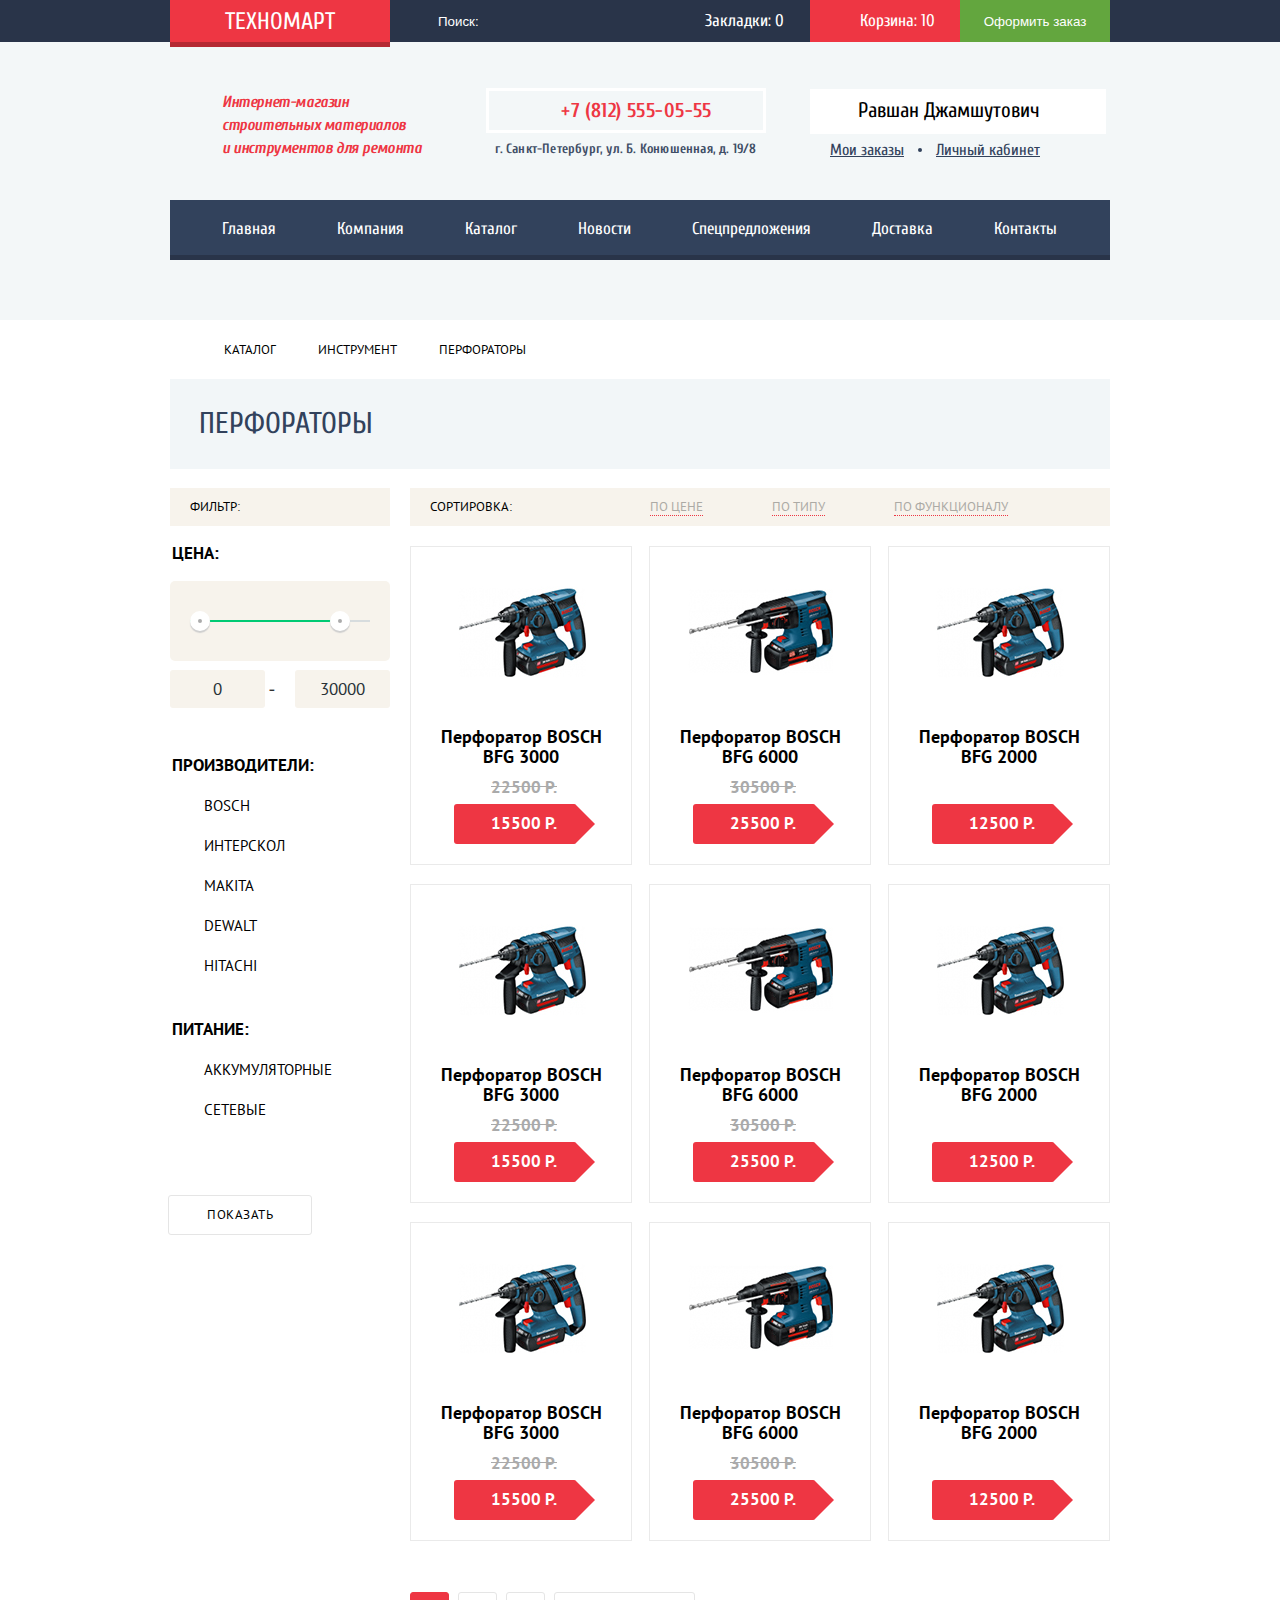
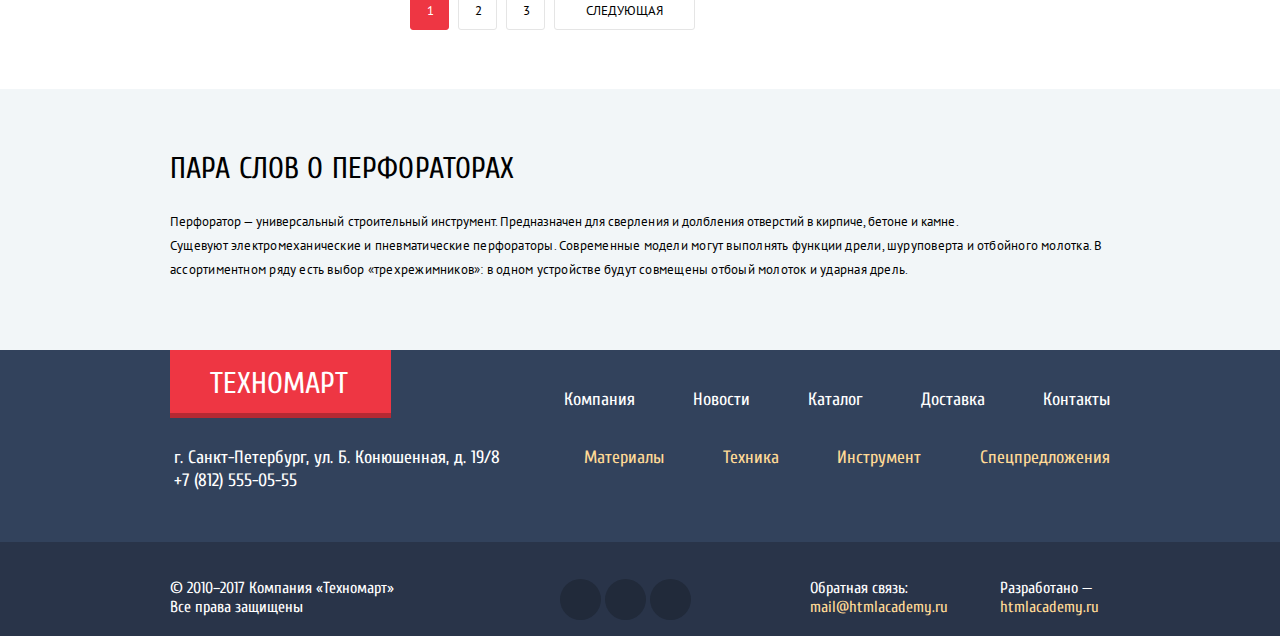
==== catalog.html @ 95b11691 "Добавлено оформление модальных окон" ====
<!DOCTYPE html>
<html lang="ru">
  <head>
    <meta charset="utf-8">
    <title>Каталог Техномарта</title>
    <link href="https://fonts.googleapis.com/css?family=Cuprum:400,700i|PT+Sans|PT+Sans+Narrow" rel="stylesheet">
    <link rel="stylesheet" type="text/css" href="css/normalize.css">
    <link rel="stylesheet" type="text/css" href="css/style.css">
  </head>
  <body>
  	<header class="main-header">
      <div class="top-menu">
        <div class="container">
          <a class="main-header-logo" href="index.html">Техномарт</a>
          <form class="search-form" action="https://echo.htmlacademy.ru">
            <label class="visually-hidden" for="search">Поиск по сайту</label>
            <input type="search" name="search" id="search" placeholder="Поиск:">
            <input type="submit" value="Найти">
          </form>
          <div class="bookmark">
            <a href="#">Закладки: 0</a>
          </div>
          <div class="link cart full">
            <a href="#">Корзина: 10</a>
          </div>
          <button class="make-order">Оформить заказ</button>
        </div> 
      </div>
      <div class="bottom-menu">
        <div class="container">
          <h1>Интернет-магазин строительных материалов<br> и инструментов для ремонта</h1>
          <div class="info">
            <a href="tel:+78125550555" class="main-header-phone">+7 (812) 555-05-55</a>
            <p class="main-header-adress">г. Санкт-Петербург, ул. Б. Конюшенная, д. 19/8</p>
          </div>
        <div class="user-navigation-login">
          <div class="user-name">
            <a class="user" href="#">Равшан Джамшутович</a>
            <a class="logout" href="#" ></a>
          </div>
          <div class="user-links">
            <a class="my-order" href="#">Мои заказы</a> 
            <a href="#">Личный кабинет</a>
          </div>
        </div>
      </div>
      <div class="container">
        <nav class="main-navigation">
           <ul class="site-navigation">
             <li><a href="index.html">Главная</a></li>
             <li><a href="#">Компания</a></li>
             <li><a href="catalog.html">Каталог</a></li>
             <li><a href="#">Новости</a></li>
             <li><a href="#">Спецпредложения</a></li>
             <li><a href="#">Доставка</a></li>
             <li><a href="#">Контакты</a></li>
           </ul>
         </nav>
      </div>
    </header>
    <main>   
      <div class="container"> 
        <div class="catalog-navigation">
          <ul>
            <li><a class="home" href="index.html"></a></li>
            <li><a href="catalog.html">Каталог</a></li>
            <li><a href="#">Инструмент</a></li>
            <li><a href="#">Перфораторы</a></li>
          </ul>
        </div>
        <div class="catalog-current-page">
          <h2>Перфораторы</h2>
        </div>
        <div class="catalog-page">
          <section class="filters">
            <h3>Фильтр:</h3>
            <form class="filter" method="get" action="https://echo.htmlacademy.ru">
              <fieldset class="price-filter">
                  <legend>Цена:</legend>
                  <div class="range-filter">
                    <div class="range-controls">
                      <div class="scale">
                        <div class="bar"></div>
                      </div>
                      <div class="toggle toggle-min"></div>
                      <div class="toggle toggle-max"></div>
                    </div>
                    <div class="price-controls">
                      <label class="min-price"><input name="min-price" type="text" value="0">  -</label>
                      <label class="max-price"><input name="max-price" type="text" value="30000"></label>
                    </div>
                  </div>  
              </fieldset>
              <fieldset class="brand-filter">
                <legend>Производители:</legend>
                <ul>
                  <li>
                    <input class="filter-input-checkbox" type="checkbox" name="bosch-id" id="filter-bosch-id" checked>
                    <label for="filter-bosch-id">Bosch</label>
                  </li>
                  <li>
                    <input class="filter-input-checkbox" type="checkbox" name="interskol-id" id="filter-interskol-id">
                    <label for="filter-interskol-id">Интерскол</label>
                  </li>
                  <li>
                    <input class="filter-input-checkbox" type="checkbox" name="makita-id" id="filter-makita-id" checked>
                    <label for="filter-makita-id">Makita</label>
                  </li>
                  <li>
                    <input class="filter-input-checkbox" type="checkbox" name="dewalt-id" id="filter-dewalt-id">
                    <label for="filter-dewalt-id">DeWALT</label>
                  </li>
                  <li>
                    <input class="filter-input-checkbox" type="checkbox" name="hitachi-id" id="filter-hitachi-id">
                    <label for="filter-hitachi-id">Hitachi</label>
                  </li>
                </ul>
              </fieldset>
              <fieldset class="type-filter">
                <legend>Питание:</legend>
                <ul>
                  <li>
                    <input class="filter-input-radio" type="radio" name="grid" value="accumulator" id="filter-accumulator" checked>
                    <label for="filter-accumulator">Аккумуляторные</label>
                  </li>
                  <li>
                    <input class="filter-input-radio" type="radio" name="grid" value="network" id="filter-network">
                    <label for="filter-network">Сетевые</label>
                  </li>
                </ul>
              </fieldset>
              <button type="submit" class="filter-button button">Показать</button>
            </form>
          </section>
          <section class="sort">
            <div class="sort-list">
              <h3>Сортировка:</h3>
              <ul>
                <li><a href="#">По цене</a></li>
                <li><a href="#">По типу</a></li>
                <li><a href="#">По функционалу</a></li>
                <li><div class="icon-up"><a href="#">По возрастающей</a></div></li>
                <li><div class="icon-down"><a href="#">По убывающей</a></div></li>
              </ul>
            </div>
            <div class="catalog-items">
              <ul>
                <li>
                  <div class="item-img">
                    <img src="img/catalog-item-1.jpg" alt="Фото перфоратора">
                  </div>
                  <h3>Перфоратор BOSCH BFG 3000</h3>
                  <span class="past-price">22500 Р.</span>
                  <span class="actual-price">15500 Р.</span>
                  <div class="item-buttons visually-hidden">
                    <a class="buy" href="#">Купить</a>
                    <a class="bookmark-btn" href="#">В закладки</a>
                  </div>              
                </li>
                <li>
                  <div class="item-img">
                    <img src="img/catalog-item-2.jpg" alt="Фото перфоратора">
                  </div>
                  <h3>Перфоратор BOSCH BFG 6000</h3>
                  <span class="past-price">30500 Р.</span>
                  <span class="actual-price">25500 Р.</span>
                  <div class="item-buttons visually-hidden">
                    <a class="buy" href="#">Купить</a>
                    <a class="bookmark-btn" href="#">В закладки</a>
                  </div>
                </li>
                <li class="new">
                  <div class="item-img">
                    <img src="img/catalog-item-1.jpg" alt="Фото перфоратора">
                  </div>
                  <h3 class="one-price">Перфоратор BOSCH BFG 2000</h3>
                  <span class="actual-price">12500 Р.</span>
                  <div class="item-buttons visually-hidden">
                    <a class="buy" href="#">Купить</a>
                    <a class="bookmark-btn" href="#">В закладки</a>
                  </div>
                </li>
                <li>
                  <div class="item-img">
                    <img src="img/catalog-item-1.jpg" alt="Фото перфоратора">
                  </div>
                  <h3>Перфоратор BOSCH BFG 3000</h3>
                  <span class="past-price">22500 Р.</span>
                  <span class="actual-price">15500 Р.</span>
                  <div class="item-buttons visually-hidden">
                    <a class="buy" href="#">Купить</a>
                    <a class="bookmark-btn" href="#">В закладки</a>
                  </div>
                </li>
                <li class="new">
                  <div class="item-img">
                    <img src="img/catalog-item-2.jpg" alt="Фото перфоратора">
                  </div>
                  <h3>Перфоратор BOSCH BFG 6000</h3>
                  <span class="past-price">30500 Р.</span>
                  <span class="actual-price">25500 Р.</span>
                  <div class="item-buttons visually-hidden">
                    <a class="buy" href="#">Купить</a>
                    <a class="bookmark-btn" href="#">В закладки</a>
                  </div>
                </li>
                <li>
                  <div class="item-img">
                    <img src="img/catalog-item-1.jpg" alt="Фото перфоратора">
                  </div>
                  <h3 class="one-price">Перфоратор BOSCH BFG 2000</h3>
                  <span class="actual-price">12500 Р.</span>
                  <div class="item-buttons visually-hidden">
                    <a class="buy" href="#">Купить</a>
                    <a class="bookmark-btn" href="#">В закладки</a>
                  </div>
                </li>
                <li class="new">
                  <div class="item-img">
                    <img src="img/catalog-item-1.jpg" alt="Фото перфоратора">
                  </div>
                  <h3>Перфоратор BOSCH BFG 3000</h3>
                  <span class="past-price">22500 Р.</span>
                  <span class="actual-price">15500 Р.</span>
                  <div class="item-buttons visually-hidden">
                    <a class="buy" href="#">Купить</a>
                    <a class="bookmark-btn" href="#">В закладки</a>
                  </div>
                </li>
                <li>
                  <div class="item-img">
                    <img src="img/catalog-item-2.jpg" alt="Фото перфоратора">
                  </div>
                  <h3>Перфоратор BOSCH BFG 6000</h3>
                  <span class="past-price">30500 Р.</span>
                  <span class="actual-price">25500 Р.</span>
                  <div class="item-buttons visually-hidden">
                    <a class="buy" href="#">Купить</a>
                    <a class="bookmark-btn" href="#">В закладки</a>
                  </div>
                </li>
                <li>
                  <div class="item-img">
                    <img src="img/catalog-item-1.jpg" alt="Фото перфоратора">
                  </div>
                  <h3 class="one-price">Перфоратор BOSCH BFG 2000</h3>
                  <span class="actual-price">12500 Р.</span>
                  <div class="item-buttons visually-hidden">
                    <a class="buy" href="#">Купить</a>
                    <a class="bookmark-btn" href="#">В закладки</a>
                  </div>
                </li>
              </ul>
            </div>
            <div class="pages">
              <ul>
                <li class="current-page"><a href="#">1</a></li>
                <li><a href="#">2</a></li>
                <li><a href="#">3</a></li>
                <li class="next-page"><a href="#">Следующая</a></li>
              </ul>    
            </div>    
          </section>
        </div>
      </div>
      <section class="about-type">
        <div class="container">
          <h2>Пара слов о перфораторах</h2>
          <p>Перфоратор — универсальный строительный инструмент. Предназначен для сверления и долбления отверстий в кирпиче, бетоне и камне. </p>
          <p>Сущевуют электромеханические и пневматические перфораторы. Современные модели могут выполнять функции дрели, шуруповерта и отбойного молотка. В ассортиментном ряду есть выбор «трехрежимников»: в одном устройстве будут совмещены отбоый молоток и ударная дрель.</p>
        </div>   
      </section>    
    </main>
    <footer class="main-footer main-footer-catalog">
      <div class="footer-information">
        <div class="container">
          <div class="footer-company">
            <a href="index.html">Техномарт</a>
            <p>г. Санкт-Петербург, ул. Б. Конюшенная, д. 19/8 +7 (812) 555-05-55</p>
          </div>
          <div class="footer-navigation">
            <ul class="main-footer-navigation">
              <li><a href="#">Компания</a></li>
              <li><a href="#">Новости</a></li>
              <li><a href="catalog.html">Каталог</a></li>
              <li><a href="#">Доставка</a></li>
              <li><a href="#">Контакты</a></li>
            </ul>
            <ul class="extra-footer-navigation">
              <li><a href="#">Материалы</a></li>
              <li><a href="#">Техника</a></li>
              <li><a href="#">Инструмент</a></li>
              <li><a href="#">Спецпредложения</a></li>
            </ul>      
          </div>
        </div>
      </div>
      <div class="copyright">
        <div class="container">
          <p class="rights">© 2010–2017 Компания «Техномарт»
          Все права защищены</p>
          <div class="social">
            <ul>
              <li><div class="vk"><a href="#">Вконтакте</a></div></li>
              <li><div class="fb"><a href="#">Facebook</a></div></li>
              <li><div class="insta"><a href="#">Instagram</a></div></li>
            </ul>
          </div>
          <div class="developer">
            <p>Обратная связь: <a href="#">mail@htmlacademy.ru</a></p>
            <p>Разработано — <a href="#">htmlacademy.ru</a></p>
          </div>
        </div>
      </div>
    </footer>
    <section class="modal modal-cart">
      <div class="feedback-top"></div>
      <h2><img src="img/modal-cart.png" alt="Успешно">
      Товар добавлен в корзину!</h2>
      <div class="modal-cart-buttons">
        <a class="link btn-order" href="#">Оформить заказ</a>
        <a class="link btn-continue" href="#">Продолжить покупки</a>
      </div>
      <button class="modal-close" type="button">Закрыть</button>
    </section>
  </body>
</html>
---- css/style.css ----
body {
  margin: 0;
  padding: 0;

  font-family: "Cuprum", Arial, sans-serif;
  font-size: 16px;
  line-height: 16px;
  font-weight: 400;
  color: #000000;

  background-color: white;
}

a {
  text-decoration: none;
}

.visually-hidden {
  display: none;
}


.container {
  padding: 0 10px;
  width: 940px;
  margin: 0 auto;
}

.main-header {
  background-color: #f3f7f8;
  display: flex;
  flex-direction: column;
}

.top-menu {
  font-size: 17px;
  line-height: 28px;
  color: #ffffff;
  background-color: #293449;
  
}

.top-menu .container {
  display: flex;
  flex-direction: row;
  justify-content: stretch;
  align-items: center;
}

.top-menu a {
  color: #ffffff;
}

.main-header-logo {
  display: inline-block;
  width: 220px;
  font-size: 24px;
  line-height: 24px;
  background-color: #ee3643;
  text-transform: uppercase;
  text-align: center;
  position: relative;
  padding: 0;
  padding-top: 10px;
  padding-bottom: 8px;
}

.main-header-logo:hover {
  background-color: #ca2c37;
}

.main-header-logo:active {
  background-color: #ba2732;
}

.main-header-logo::after {
  width: 220px;
  height: 5px;
  content: "";
  background-color: #b52933;
  position: absolute;
  top: 42px;
  left: 0;
}

.main-header-logo:hover::after {
  background-color: #9a212a;
}

.main-header-logo:active::after {
  background-color: #8e1e26;
}

.search-form {
  width: 270px;
  position: relative;
}

.search-form input {
  border: none;
  outline: none;
}

.search-form input[type="search"] {
  padding: 12px 0;
  padding-left: 48px;
  width: 224px;
  height: 18px;
  background-color: #293449;
  box-sizing: content-box;
}

.search-form input[type="submit"] {
  position: absolute;
  width: 17px;
  height: 17px;
  background: transparent url("../img/icon-search.svg") no-repeat;
  font-size: 0;
  opacity: 0.3;
  top: 12px;
  left: 17px;
}

.search-form input::-moz-placeholder {
  color: #ffffff;
  opacity: 1;
}  

.search-form input::-webkit-input-placeholder {
  color: #ffffff;
  opacity: 1;
}

.search-form input:hover {
  background-color: #212a3a;
  opacity: 1;
}

.search-form input:focus {
  color: #000000;
  background-color: #ffffff;
}

.bookmark,
.cart {
  position: relative;
  display: block;
  width: 150px;
  height: 42px;
}
 
.bookmark a,
.cart a {
  position: relative;
  display: inline-block;
  vertical-align: middle;
  line-height: 42px; 
  padding-left: 45px;
  font-weight: 400;
}

.bookmark a {  
  padding-left: 45px;
  font-weight: 400;
}

.bookmark:hover {
  background-color: #212a3a;
}

.bookmark:active {
  background-color: #161d29;
  opacity: 0.6;
}

.cart a  {  
  padding-left: 50px;
  font-weight: 400;
}

.cart:hover {
  background-color: #212a3a;
}

.cart:active {
  background-color: #161d29;
  opacity: 0.6;
}

.bookmark::before {
  content: "";
  position: absolute;
  top: 12px;
  left: 17px;
  width: 14px;
  height: 16px;
  background: transparent url("../img/icon-bookmark.svg") no-repeat;
  opacity: 0.3;
}

.bookmark:hover::before {
  opacity: 1;
}

.bookmark:active::before {
  opacity: 0.5;
}

.cart::before {
  content: "";
  position: absolute;
  top: 12px;
  left: 18px;
  width: 15px;
  height: 16px;
  background: transparent url("../img/icon-cart.svg") no-repeat;
  opacity: 0.3;
}

.cart:hover::before {
  opacity: 1;
}

.cart:active::before {
  opacity: 0.5;
}

.make-order {
  background-color: #63a63e;
  color: white;
  height: 42px;
  width: 150px;
  border: none;
}

.make-order:hover {
  background-color: #5fbb2d;
}

.make-order:active {
  background-color: #518534;
  opacity: 0.5;
}

.bottom-menu {
  margin-top: 36px;
}

.bottom-menu .container {
  display: flex;
  flex-direction: row;
  justify-content: space-between;
  align-items: center;
}

.bottom-menu h1 {
  font-style: italic;
  padding-left: 52px;
  font-size: 16px;
  line-height: 23px;
  font-weight: 700;
  color: #ee3643;
  max-width: 210px;
  letter-spacing: -0.4px;
  margin-top: 13px;
}

.info {
  display: flex;
  flex-direction: column;
  align-items: center;
  margin-top: 10px;
  width: 290px;
}

.main-header-phone {
  position: relative;
  font-size: 20px;
  font-weight: 700;
  color: #ee3643;
  border: 3px solid #ffffff;    
  padding-left: 72px;
  letter-spacing: 0.42px;
  padding-right: 51px;
  padding-top: 12px;
  padding-bottom: 11px;
  cursor: pointer;
}

.main-header-phone::before {
  content: "";
  position: absolute;
  top: 10px;
  left: 12px;
  width: 19px;
  height: 19px;
  background: transparent url("../img/icon-phone.svg") no-repeat;
}

.main-header-adress {
  margin-top: 8px;
  font-size: 13.5px;
  color: #3f4e66;
  font-weight: 700;
  text-align: center;
  letter-spacing: 0.2px;
}

.user-navigation {
  margin-top: -27px;
  padding: 0;
  width: 290px;
  display: flex;
  flex-direction: row;
}

.login-link {
  background-color: white;
  position: relative;
  display: block;
  width: 121px;
  height: 45px;
  margin-left: 10px;
}

.registration-link {
  background-color: white;
  position: relative;
  display: block;
  width: 150px;
  height: 45px;
  margin-left: 10px;
}

.login-link a,
.registration-link a {
  font-size: 21px;
  line-height: 45px;
  font-weight: 700;
  color: black;
  position: relative;
  display: inline-block;
  vertical-align: middle;
}

.login-link a {  
  padding-left: 46px;
}

.login-link a:hover {
  color: #ee3643;
}

.login-link a:active {
  color: #000000;
  opacity: 0.3;
}

.registration-link a  {  
  padding-left: 24px;
}

.registration-link a:hover {
  color: #ee3643;
}

.registration-link a:active {
  color: #000000;
  opacity: 0.3;
}

.login-link::before {
  content: "";
  position: absolute;
  top: 14px;
  left: 13px;
  width: 20px;
  height: 17px;
  background: transparent url("../img/icon-login.svg") no-repeat;
}

.login-link:hover::before{
  background: url("../img/icon-login.png");
}

.main-navigation {
  width: 940px;
  background-color: #32425c;
  margin-top: 29px;
  margin-bottom: 60px;
  border-bottom: 5px solid #293449;
}

.site-navigation {
  margin: 0;
  padding: 0;
  display: flex;
  flex-direction: row;
  justify-content: center;
  text-align: center;
  list-style: none;
}

.site-navigation li {
  display: inline-block;
  vertical-align: top;
}

.site-navigation li a{
  display: block;
  padding: 17px 31px 14px 30px;
  line-height: 24px;
  font-size: 17px;
  color: white;
}

.site-navigation li a:hover {
  background-color: #293449;
}

.site-navigation li a:active {
  background-color: #1d2739;
  opacity: 0.5;
  box-shadow: none;
}

.features {
  width: 940px;
  margin: 0 auto;
  display: flex;
  flex-direction: row;
  justify-content: space-between;
  flex-wrap: wrap;
  margin-top: 59px;
}

.item {
  width: 300px;
  height: 123px;
  font-size: 20px;
  font-weight: 700;
  color: white;
  margin-bottom: 20px;
}

.item h3 {
  line-height: 26px;
  padding-left: 23px;
  margin-bottom: 22px;
  font-weight: 400;
  letter-spacing: 1px;
}

.item a {
  display: inline-block;
  margin-top: -8px;
  margin-left: 25px;
  vertical-align: middle;
  line-height: 40px;
  width: 135px;
  height: 38px;
  text-align: center;  
  text-transform: uppercase;
  font-weight: 400;
  font-size: 14px;
  color: white;
  background: rgba(0,0,0,0.1);
  border-radius: 3px;
}

.item a:hover {
  background: rgba(0,0,0,0.2);
}

.item a:active {
  background: rgba(0,0,0,0.3);
}

.materials {
  background: #ffbf47 url("../img/icon-1.svg") no-repeat;
  background-position: 213px 32px;
}

.new {
  position: relative;
}

.new::before  {
  content: "";
  position: absolute;
  background: transparent url("../img/new_flag.png") no-repeat;
  width: 60px;
  height: 60px;
  right: 0px;
  z-index: 100;
  top: 0;
}

.instrument {
  background: #3bbce3 url("../img/icon-2.svg") no-repeat;
  background-position: 197px 33px;
}

.tech {
  background: #dc91d8 url("../img/icon-3.svg") no-repeat;
  background-position: 191px 31px;
}

.sale {
  background: #8ed78f url("../img/icon-4.svg") no-repeat;
  background-position: 196px 26px;
}

.sale h3,
.delivery h3 {
  line-height: 26px;
  padding-left: 23px;
  padding-top: 23px;
  margin-bottom: 20px;
  letter-spacing: 0.8px;
}

.delivery {
  background: #ffc047 url("../img/icon-5.svg") no-repeat;
  background-position: 191px 32px;
  margin-top: -4px;
}

.slider {
  width: 620px;
  height: 266px;
  margin-top: -1px;
  position:relative;
  padding-left: 40px;
  margin-left: -40px;
}

.slider input[type=radio] {
  position:absolute;
  opacity: 0;
}

.slider-controls{
  position:absolute;
  top: 83.3%;
  left: 50.4%;
  text-align:center;
  z-index: 100;
}

.slider-controls label{
  display: inline-block;
  width: 6px;
  height: 6px;
  margin: 0 3px;
  background: white;
  border: 2px solid white;
  vertical-align: top;
  border-radius: 50%;
  cursor: pointer;
}

#btn-1:checked ~ .slider-controls label[for="btn-1"],
#btn-2:checked ~ .slider-controls label[for="btn-2"] { 
  background:#ee3643;
}

.slide1,
.slide2 {
  display: none;
}

#btn-1:checked ~ .slides-list .slide1,
#btn-2:checked ~ .slides-list .slide2{
  display: block;
}

.slider-arrows {
  position: absolute;
  top: 115px;
  z-index: 100;
  width: 620px;
  height: 40px;
}

.slider-arrows label {
  display: inline-block;
  width: 22px;
  height: 40px;  
  cursor: pointer;
}

.slider-arrows label:nth-child(1) {
  background: transparent url("../img/icon-left.svg") no-repeat;
  margin-right: 527px;
  margin-left: 25px;
}

.slider-arrows label:nth-child(2) {
  background: transparent url("../img/icon-right.svg") no-repeat;
}

.slide {
  position: absolute;
  width: 620px;
  height: 266px;
}

.slide1 {
  background-image: url("../img/slider_1.jpg");
  background-repeat: no-repeat;
}

.slide2 {
  background-image: url("../img/slider_2.jpg");
  background-repeat: no-repeat;
}

.slide-content {
  width: 520px;
  height: 266px;
  margin-left: 25px;
  margin-top: -35px;
}

.slide-content h3{
  font-size: 36px;
  font-weight: 700;
  line-height: 38px;
  text-transform: uppercase;
  color: white;
  padding-top: 22px;
}

.slide-content p{
  font-size: 18px;
  line-height: 23px;
  color: white;
  margin-top: -36px;
  margin-bottom: 130px;
}
   
.link {
  font-size: 14px;
  font-weight: 400;
  line-height: 22px;
  text-transform: uppercase;
  color: white;
  background-color: #ee3643;
  padding-left: 50px;
  padding-right: 45px;
  padding-bottom: 9px;
  padding-top: 9px;
  border-radius: 3px;
}

.link:hover {
  background-color: #ca2c37;
}

.link:active {
  background-color: #ba2732;
}

.slide-content .link {
  padding-bottom: 12px;
}

.side-items {
  margin-top: -23px;
}

.section-top {
  background-color: #f9f5f0;
  width: 940px;
  display: flex;
  flex-direction: row;
  flex-wrap: nowrap;
  justify-content: space-between;
  align-items: center;
  margin-top: 33px;

}

.section-top h2 {
  font-size: 30px;
  line-height: 42px;
  padding-left: 29px;
  font-weight: 400;
  text-transform: uppercase;
  color: #32425c;
}

.section-top .link {
   margin-right: 25px;
   padding-left: 54px;
   padding-right: 54px;
  line-height: 20px;
}

.popular {
  width: 940px;
  margin: 0 auto;
}

.popular ul {
  list-style: none;
  display: flex;
  flex-direction: row;
  justify-content: space-between;
  padding-left: 0;
  margin-top: 20px;
}

.popular ul li{
  font-family: "PT Sans", Arial, sans-serif;
  border: 1px solid #eaeaea;
  width: 215px;
  display:flex;
  flex-direction: column;
  justify-content: flex-end; 
  align-items: center; 
  text-align: center;
  position: relative;
}

.new-drill h3 {
  padding-bottom: 40px;
}

.item-img {
  display:flex;
  justify-content: center; 
  align-items: center; 
  margin: 0 auto;
  padding-left: 16px;
  padding-right: 16px;
  min-width: 190px;
  height: 170px;
}

.popular ul li h3{
  font-size: 18px;
  font-weight: 700;
  line-height: 20px;
  padding-left: 16px;
  padding-right: 16px;
  padding-top: 7px;
  color: black;
  margin: 0 auto;
}

.actual-price{
  position: relative;
  display: inline-block;
  min-width: 80px;
  left: -6px;
  padding: 9px 13px 10px 30px;
  margin-bottom: 20px;
  font-size: 17px;
  line-height: 18px;
  font-weight: 700;
  line-height: 21px;
  color: white;
  background-color: #ee3643;
  border-radius: 3px;
  margin-top: -3px;
}

.actual-price::after {
  position: absolute;
  content: "";
  border: 20px solid #fff;
  border-left-color: #ee3643;
  width: 0;
  height: 0;
  top: 0;
  right: -38px;
}

.past-price{
  position: relative;
  display: inline-block;
  width: 80px;
  margin-right: 10px;
  padding: 10px 14px 10px 30px;
  font-size: 17px;
  line-height: 18px;
  font-weight: 700;
  line-height: 20px;
  color: #aaaaaa;
  text-decoration:line-through;
}

.item-buttons {
  display: none;
  font-family: "Cuprum", Arial, sans-serif;
  font-size: 14px;
  line-height: 16px;
  font-weight: 400;
  background-color: white;
  text-transform: uppercase;
  position: absolute;
  padding: 45px 0;
  width: 217px;
  top: 0;
  left: 0;
}

.item-buttons .buy,
.item-buttons .bookmark-btn {
  display: block;
  width: 135px;
  margin: 0 auto 7px;
  padding: 10px 0;
  color: white;
  background-color: #63a63e;
  border-radius: 3px;
  text-decoration: none;
}

.item-buttons .buy {
  position: relative;
  box-shadow: inset 0 -3px 0 0 #367315;
}

.item-buttons .buy:hover {
  background-color: #5fbb2d;
}

.item-buttons .buy:active {
  background-color: #518534;
  box-shadow: none;
  opacity: 1;
}

.item-buttons .buy::before {
  content: "";
  position: absolute;
  width: 17px;
  height: 16px;
  background: transparent url("../img/icon-cart.svg") no-repeat; 
  opacity: 0.3;
  top: 10px;
  left: 13px;
}

.item-buttons .buy:hover::before {
  opacity: 1;
}


.item-buttons .bookmark-btn {
  width: 129px;
  padding: 7px 0;
  color: #32425c;
  background-color: white;
  border: 3px solid #63a63e;
}

.item-buttons .bookmark-btn:hover {
  border: 3px solid #32425c;
}

.item-buttons .bookmark-btn:active {
  opacity: 0.3;
}

.popular ul li:hover .item-buttons {
  display: block;
}

.popular ul li:hover {
  border: 1px solid #ffffff;
  box-shadow: 0 10px 25px 0 rgba(41, 52, 73, 0.5);
}

.buy {
  color: white;
  background-color: #63a63e;
}

.bookmark-btn {
  color: #32425c;
  background-color: white;
  border: 2px solid #63a63e;
}

.brands {
  width: 940px;
  margin: 0 auto;
}

.brands .section-top {
  margin-top: 19px;
}

.brands .section-top h2 {
  padding-left: 25px;
}

.brands .section-top .link {
  margin-right: 25px;
  padding-left: 70px;
  padding-right: 67px;
}

.brands-list {
  display: flex;
  flex-direction: row;
  list-style: none;
  flex-wrap: wrap;
  justify-content: space-between;
  padding-left: 0;
}

.brands-list li {
  border: 1px solid #eaeaea;
  width: 220px;
  height: 145px;
  display:flex;
  flex-direction: column;
  justify-content: center; 
  align-items: center; 
  text-align: center;
  margin-bottom: 16px;
}

.brands-list li:hover {
  border: 1px solid #ffffff;
  box-shadow: 0 10px 25px 0 rgba(41, 52, 73, 0.5);
}

.services {	
  color: black;
  background-color: #f4f8fa;
  margin-top: 75px;
}

.services h2{
  padding-top: 70px;
  padding-right: 130px;
  font-size: 30px;
  text-transform: uppercase;
}

.services p{
  padding-right: 130px;
  padding-top: 7px;
  font-family: "PT Sans", Arial, sans-serif;
  font-size: 13px;
  line-height: 24px;
  max-width: 400px;
  letter-spacing: 0.025px;
}

.slider-options,
.slider-content ul {
  list-style: none;
}

.slider-options {
  width: 240px;
  margin-top: 58px;
  margin-right: 80px;
  padding: 0;
  position: relative;
}

.slider-options::after{
  content: "";
  position: absolute;
  right: -1px;
  top: -40px;
  width: 10px;
  height: 272px;
  background: transparent url("../img/slider_shadow.png") no-repeat;
}

.slider-options li{
  display: inline-block;
  width: 240px;
  height: 60px;
  vertical-align: middle;
  background-color: #32425c;
  letter-spacing: 0.4px;
}

.slider-options label{
  font-size: 21px;
  font-weight: 700;
  line-height: 30px;
  color: white;
  display: block;
  margin: 0;
  padding: 14px 0 17px 23px;
  width: 218px;
  background-color: #32425c;
  box-shadow: inset 0 1px 0 0 #293449;
  cursor: pointer;
}

.slider-options label:hover {
  background-color: #293449;
}

.slider-content-item {
  position: absolute;
  width: 650px;
  overflow: hidden;
}

.slider-services {
  padding-right: 130px;
  display: flex;
  flex-direction: row;
  padding-bottom: 87px;
}

.slider-content-list {
  display: none;
}

.slider-content {
  min-width: 670px;
  padding-top: 30px;
}

.slider-content h3 {
  font-size: 36px;
  font-weight: 400;
  color: #32425c;
  text-transform: uppercase;
  margin-top: 34px;
}

.slider-content p {
  font-family: "PT Sans", Arial, sans-serif;
  font-size: 13px;  
  line-height: 25px;
  padding:0;
  max-width: 275px;
  margin-top: -3px;
}

.slider-content-1 {
  background: transparent url("../img/delivery-background.png") no-repeat;
  background-position: 151px 49px;
}

.slider-content-2 {
  background: transparent url("../img/guarantee-background.png") no-repeat;
  background-position: 238px 11px;
  padding-bottom: 100px;
  padding-top: 20px;
}

.slider-content-2 h3{
  margin-top: 15px;
}

.slider-content-2 p{
  max-width: 365px;
}

.slider-content-3 {
  background: transparent url("../img/credit-background.png") no-repeat;
  background-position: 165px -10px;
  padding-bottom: 100px;
}

#slider-content-1:checked ~ .slider-options label[for="slider-content-1"],
#slider-content-2:checked ~ .slider-options label[for="slider-content-2"],
#slider-content-3:checked ~ .slider-options label[for="slider-content-3"] {
  color: #32425c;
  background-color: #ffffff;
  box-shadow: none;
}

#slider-content-1:checked ~ .slider-content .slider-content-list:nth-child(1),
#slider-content-2:checked ~ .slider-content .slider-content-list:nth-child(2),
#slider-content-3:checked ~ .slider-content .slider-content-list:nth-child(3) {
  display: block;
}

.about {
  width: 940px;
  margin: 0 auto;
  margin-top: 54px;
  margin-bottom: 67px;
  display: flex;
  flex-direction: row;
  list-style: none;
}

.company {
  width: 540px;
  margin-right: 100px;
}

.about-contacts {
  width: 300px;
}

.about h3 {
  font-size: 30px;
  text-transform: uppercase;
  color: black;
  letter-spacing: 0.1px;
}

.about p {    
  margin: 0;
  padding-bottom: 20px;
  max-width: 522px;
  font-family: "PT Sans", Arial, sans-serif;
  font-size: 13px;
  line-height: 27px;
  letter-spacing: 0.14px;
}

.about p:nth-child(3) {    
  max-width: 400px;
  line-height: 25px;
  letter-spacing: 0.04px;
}


.transport-list {
  font-family: "Cuprum", Arial, sans-serif;
  font-size: 18px;
  line-height: 40px;
  margin: 0;
  margin-top: -10px;
  margin-bottom: 34px;
  list-style: none;
  padding-left: 35.9px;
  letter-spacing: 0.1px;
  
}

.transport-list li {
  position: relative;
  margin-left: -25px;
}

.transport-list li:before {
  background-color: #ee3643;
  content: "";
  display: inline-block;
  height: 2px;
  position: relative;
  vertical-align: middle;
  width: 25px;
  top: -1px;
  left: -10px;
}

.company .link {
  text-align: center;
  font-size: 14px;
  font-weight: 400;
  line-height: 26px;
  text-transform: uppercase;
  color: white;
  background-color: #ee3643;
  padding-left: 41px;
  padding-right: 40px;
  padding-bottom: 10px;
  padding-top: 11px;
}

.company .link:hover,
.about-contacts .link:hover {
  background-color: #ca2c37;
}

.company .link:active,
.about-contacts .link:active {
  background-color: #ba2732;
}

.about-contacts {
  width: 300px;
}

.about-contacts p {
  max-width: 220px;
  margin-bottom: 10px;
}

.map img {
  margin-bottom: 42px;
}

.about-contacts .link {
  text-align: center;
  font-size: 14px;
  font-weight: 400;
  line-height: 26px;
  text-transform: uppercase;
  color: white;
  background-color: #ee3643;
  padding-left: 65px;
  padding-right: 58px;
  padding-bottom: 10px;
  padding-top: 11px;
}

.main-footer {
  margin: 0 auto;
  margin-top: 90px;
  color: white;
  background-color: #32425c;
  font-size: 18px;
  line-height: 20px;
  font-weight: 400;
}

.footer-information {
  
  padding-bottom: 32px;
}

.footer-information .container {
  display: flex;
  flex-direction: row;
  justify-content: center;
}

.footer-company {
  width: 390px;
  margin-top: 19px;
}

.footer-company a {
  font-size: 30px;
  color: white;
  line-height: 30px;
  background-color: #ee3643;
  text-transform: uppercase;
  padding-left: 40px;
  padding-right: 43px;
  padding-top: 16px;
  padding-bottom: 12px;
  border-bottom: 5px solid #b52933;
}

.footer-company a:hover {
  background-color: #ca2c37; 
  border-bottom: 5px solid #9a212a;
}

.footer-company a:active {
  background-color: #ba2732;
  border-bottom: 5px solid #8e1e26;
}

.footer-company p {
  max-width: 328px;
  margin-top: 47px;
  font-size: 18px;
  line-height: 23px;
  margin-left: 4px;
}

.footer-navigation {
  width: 550px;
  display: flex;
  flex-direction: column;
  margin-top: 22px;
}

.main-footer-navigation,
.extra-footer-navigation {
  list-style: none;
  display: flex;
  flex-direction: row;
  justify-content: space-between;
}

.main-footer-navigation {
  padding: 0;
  margin-left: 4px;
}

.extra-footer-navigation {
  padding-left: 24px;
  margin-top: 20px;
}

.main-footer-navigation a{
  color: white;
}

.main-footer-navigation a:hover,
.extra-footer-navigation a:hover {
  text-decoration: underline;
}

.main-footer-navigation a:active,
.extra-footer-navigation a:active {
  text-decoration: none;
  opacity: 0.5;
}

.extra-footer-navigation a {
  color: #ffda96;
}

.copyright {
  font-size: 16px;
  font-weight: 400;
  color: white;
  background-color: #293449;  
  padding-top: 21px;
}

.copyright .container {
  display: flex;
  flex-direction: row;
  justify-content: space-between;
}

.copyright a{
  color: #ffda96;
}

.copyright a:hover{
  text-decoration: underline;
}

.copyright a:active {
  color: #e13643;
  text-decoration: none;
}

.rights {
  width: 240px;
  line-height: 19px;
}

.social {
  width: 132px;
  margin-left: 150px;
  margin-right: 118px;
}

.social ul{
  list-style: none;
  position: relative;
  display: flex;
  flex-direction: row;
  justify-content: flex-start;
  align-items: flex-start;
  padding: 0px;
}

.social ul li a {
  width: 41px;
  height: 41px;
  background-color: #212a3a;
  border-radius: 50%;
  margin-right: 4px;
  color: transparent;
}

.vk a {
  display: block;
  text-align: center;
  width: 100%;
  background-image: url('../img/icon-vk.svg');
  background-position: center;
  background-repeat: no-repeat;
}

.fb a {
  display: block;
  text-align: center;
  width: 100%;
  background-image: url('../img/icon-fb.svg');
  background-position: center;
  background-repeat: no-repeat;
}

.insta a {
  display: block;
  text-align: center;
  width: 100%;
  background-image: url('../img/icon-insta.svg');
  background-position: center;
  background-repeat: no-repeat;
}

.social ul li a:hover {
  background-color: #ee3643;
}

.social ul li a:active {
  background-color: #ee3643;
}

.developer {
  width: 300px;
  display: flex;
  flex-direction: row;
}

.developer p {
  max-width: 140px;
  padding-right: 52px;
  line-height: 19px;
}

.feedback-form {
 background-color: #f4f4f4;
}

.login-form,
.letter-form {
  background-color: white;
  font-size: 18px;
  font-weight: 700;
}

.button {
  font-size: 14px;
  font-weight: 400;
  line-height: 16px;
  text-transform: uppercase;
  color: white;
  background-color: #ee3643;	 
}

.full {
  text-transform: capitalize;
  font-size: 17px;
  padding: 0;
  border-radius: 0;
}


.user-navigation-login {
  padding: 0;
  width: 290px;
  display: flex;
  flex-direction: column;
  margin-top: -10px;
}

.user-name {
  display: flex;
  flex-direction: row;
  width: 300px;
  margin-left: -10px;
  margin-top: 8px;
}

.user-name .user {
  position: relative;
  padding-left: 48px;
  font-size: 21px;
  line-height: 21px;
  font-weight: 400;
  color: black;
  background-color: white;
  padding-top: 11px;
  padding-bottom: 10px;
}


.user::before {
  content: "";
  position: absolute;
  background: url(../img/icon-user.svg) no-repeat;
  width: 20px;
  height: 18px;
  top: 11px;
  left: 14px;
}

.user:active {
  color: #b2b2b2;
}

.user:hover::before {
  background: url(../img/icon-user.png) no-repeat;
}


.logout {
  position: relative;
  display: inline-block;
  width: 66px;
  height: 45px;
  background-color: white;
}

.logout::after {
  content:"";
  position: absolute;
  background: url("../img/icon-logout.svg") no-repeat;
  width: 21px;
  height: 17px;
  left: 36px;
  top: 13px; 
}

.logout:hover::after {
  background: none;
  background:url("../img/icon-logout.png") no-repeat;
}

.user-links {
  display: flex;
  padding-top: 8px;
  flex-direction: row;
  justify-content: space-between;
  width: 220px;
}

.user-links div {
  width: 10px;
  height: 10px;
}

.user-links a{
  font-size: 16px;
  color: #32425c;
  text-decoration: underline;
  background-color: inherit;
  padding-left: 10px;
}

.user-links a:hover {
  color: #ee3643;
}

.user-links a:active {
  color: #b7bfc8;
}

.my-order {
  position: relative;
}

.my-order::after {
  content:"";
  position: absolute;
  background-color: #32425c;
  width: 4px;
  height: 4px;
  border-radius: 50%;
  top: 6px;
  left: 98px;
}

.catalog-navigation {
  width: 940px;
  margin: 0 auto;
}

.catalog-navigation ul {
  display: flex;
  flex-direction: row;
  list-style: none;
  padding: 0;
  margin-top: 21px;
  position: relative;
}

.catalog-navigation ul li {
  margin-right: 42px;
  position: relative;
  display: inline-block;
}

.catalog-navigation ul li:nth-of-type(1) {
  margin-right: 54px;
}

.catalog-navigation ul:before {
  content:"";
  position: absolute;
  background: url("../img/icon-home.svg") no-repeat;
  width: 14px;
  height: 13px;
  top: 2px;
  left: -2px;
  cursor: pointer;
}

.catalog-navigation ul li::before {
  content: "";
  position: absolute;
  background: url("../img/icon-right-small.svg") no-repeat;
  width: 7px;
  height: 14px;
  top: 2px;
  left: -25px;
}

.catalog-navigation ul li:first-child::before {
  display: none;
}


.catalog-navigation a{
  font-family: "PT Sans", Arial, sans-serif;
  font-size: 13px;
  color: black;
  text-transform: uppercase;
}

.catalog-current-page {
  width: 940px;
  margin: 0 auto;
  font-size: 30px;
  font-weight: 400;
  text-transform: uppercase;
  background-color: #f2f6f8;
}

.catalog-current-page h2 {
  margin-top: 21px;
  font-size: 30px;
  line-height: 90px;
  padding-left: 29px;
  font-weight: 400;
  text-transform: uppercase;
  color: #32425c;
  letter-spacing: 0.03px;
  margin-bottom: 19px;
}

.catalog-page {
  width: 940px;
  margin: 0 auto;
  display: flex;
  flex-direction: row;
}

.filters {
  width: 220px;
  margin-right: 20px;
}

.filters form {
  max-width: 220px;
  margin-left: -2px;
}

.filters fieldset {
  border: none;
  padding-left: 0px;
}

.price-filter {
  padding-left: 0px;
  padding-right: 0px;
}

.price-filter legend {
  padding-top: 6px;
}

.range-filter {
  width: 220px;
  margin: 15px auto;
  margin-bottom: 39px;
}

.range-controls {
  position: relative;
  height: 41px;
  padding-top: 39px;
  padding-right: 20px;
  padding-left: 20px;
  margin-bottom: 9px;
  border-radius: 5px;
  background: #f7f3ec;
}

.range-controls .scale {
  height: 2px;
  background: #d7dcde;
}

.range-controls .bar {
  width: 80%;
  height: 2px;
  background: #00ca74;
}

.range-controls .toggle {
  position: absolute;
  top: 30px;
  left: 0px;
  width: 4px;
  height: 4px;
  cursor: pointer;
  border: 8px solid #fff;
  border-radius: 50%;
  background: #ababab;
  -webkit-box-shadow: 0 2px 1px 0 #cfcfcf;
  box-shadow: 0 2px 1px 0 #cfcfcf;
}

.range-controls .toggle-min {
  left: 20px;
}

.range-controls .toggle-max {
  left: 160px;
}

.price-controls {
  font-size: 0;
  max-width: 220px;
}

.price-controls label {
  font-size: 16px;
  text-transform: uppercase;
  display: inline-block;
  width: 50%;
}

.max-price {
  text-align: right;
}

.price-controls input {
  font-size: 17px;
  width: 75px;
  padding: 10px;
  text-align: center;
  color: #283136;
  border: none;
  border-radius: 3px;
  background: #f1f1f1;
  font-size: 17px;
  line-height: 18px;
}


.filter-button {
  display: inline-block;
  text-align: center;
  text-transform: uppercase;
  border: 1px solid #e5e5e5;
  border-radius: 3px;
  vertical-align: top;
  margin-top: 30px;
  letter-spacing: 0.5px;
  padding: 11px 38px;
  cursor: pointer;
}

.filters h3 {
  font-family: "PT Sans", Arial, sans-serif;
  font-size: 13px;
  font-weight: 400;
  color: black;
  text-transform: uppercase;
  background-color: #f7f3ec;
  line-height: 38px;
  padding-left: 20px;
  margin-top: 0;
}

.price-controls label input{
  font-family: "PT Sans", Arial, sans-serif;
  font-size: 17px;
  background-color: #f7f3ec;
}

.price-filter legend,
.brand-filter legend,
.type-filter legend {
  font-family: "PT Sans", Arial, sans-serif;
  font-size: 17px;
  color: black;
  text-transform: uppercase;
  font-weight: 700;
}

.brand-filter label,
.type-filter label {
  font-family: "PT Sans", Arial, sans-serif;
  font-size: 15px;
  line-height: 20px;
  color: black;
  text-transform: uppercase;
  padding-left: 0;
}

.filter-button {
  font-family: "PT Sans", Arial, sans-serif;
  font-size: 13px;
  color: black;
  background-color: white;
}

.brand-filter ul,
.type-filter ul {
  list-style: none;
  padding-left: 0;
}

input[type="checkbox"] {
  display:none;
}

input[type="checkbox"] + label {
  display: block;
  padding-left: 34px;
  padding-bottom: 18px;
  line-height: 22px;
  position: relative;
  cursor: pointer;
}

input[type="checkbox"] + label::before {
  content: "";
  position: absolute;
  top: -1px;
  left: 0;
  width: 26px;
  height: 25px;
  background-image: url("../img/checkbox-off.svg");
  background-repeat: no-repeat;
  cursor:pointer;
  opacity: 0.7;
}

input[type="checkbox"]:checked + label::before {
  background:url("../img/checkbox-on.svg") no-repeat;
  opacity: 0.7;
}

input[type="checkbox"] + label:hover {
  opacity: 1;
}

input[type="checkbox"]:disabled + label {
  opacity: 0.3;
}

input[type="radio"] {
  display:none;
}

input[type="radio"] + label {
  display: block;
  padding-left: 34px;
  padding-bottom: 18px;
  line-height: 22px;
  position: relative;
  cursor: pointer;
}

input[type="radio"] + label::before  {
  content: "";
  position: absolute;
  top: -1px;
  left: 0;
  width:25px;
  height:25px;
  background-image: url("../img/radio-off.svg");
  background-repeat: no-repeat;
  cursor:pointer;
  opacity: 0.7;
}

input[type="radio"]:checked + label::before {
  background:url("../img/radio-on.svg") no-repeat;
  opacity: 0.7;
}

input[type="radio"] + label:hover {
  opacity: 1;
}

input[type="radio"]:disabled + label {
  opacity: 0.3;
}

.sort {
  width: 700px;
  display: flex;
  flex-direction: column;
  margin-top: 0;
}

.sort-list {
  font-family: "PT Sans", Arial, sans-serif;
  font-size: 13px;
  font-weight: 400;
  color: black;
  text-transform: uppercase;
  background-color: #f7f3ec;
  display: flex;
  flex-direction: row;
  justify-content: flex-start;
  line-height: 12px;
}

.sort-list ul {
  list-style: none;
  display: flex;
  flex-direction: row;
  justify-content: flex-start;
  width: 530px;
}

.sort-list ul li:nth-of-type(1) a{
  margin-left: 25px;
}

.sort-list ul li:nth-of-type(3) a{
  margin-right: 39px;
}

.sort-list h3{
  font-size: 13px;
  font-weight: 400;
  width: 170px;
  padding-left: 20px;
}

.sort-list a {
  color: #acaaa5;
  border-bottom: 1px dotted #ee3643; 
  margin-right: 69px;
}

.sort-list a:hover {
  color: black;
  border-bottom: 1px solid #ee3643; 
}

.sort-list a:active {
  color: #ee3643;
  border-bottom: none;
}

.sort-list li .icon-up a,
.sort-list li .icon-down a {
  width: 11px;
  height: 11px;
  display: block;
  opacity: 0.2;
  margin-left: 3px;
  margin-right: -10px;
  border-bottom: none;
}

.sort-list li .icon-up a:hover,
.sort-list li .icon-down a:hover {
  opacity: 1;
}

.sort-list li .icon-up a:active{
  opacity: 1;
  background-image: url('../img/icon-up-dir-active.svg');
}

.sort-list li .icon-down a:active {
  opacity: 1;
  background-image: url('../img/icon-down-dir-active.svg');
}

.icon-up,
.icon-down {
  width: 11px;
  height: 11px;

}

.icon-up {
  margin-right: 19px;
  margin-left: 3px;
}

.icon-up a {
  text-align: center;
  display: block;
  width: 100%;
  background-position: center;
  background-repeat: no-repeat;
  background-image: url('../img/icon-up-dir.svg');
  text-indent:-9999px;
  margin-right: 20px;
}

.icon-down a {
  text-align: center;
  display: block;
  width: 100%;
  background-position: center;
  background-repeat: no-repeat;
  background-image: url('../img/icon-down-dir.svg');
  text-indent:-9999px;
}

.catalog-items {
  margin: 0 auto;
  width: 700px;
}

.catalog-items ul {
  list-style: none;
  display: flex;
  flex-direction: row;
  flex-wrap: wrap;
  justify-content: space-between;
  padding-left: 0;
  margin-top: 20px;
}

.catalog-items ul li{
  font-family: "PT Sans", Arial, sans-serif;
  border: 1px solid #eaeaea;
  width: 220px;
  display:flex;
  flex-direction: column;
  justify-content: flex-end; 
  align-items: center; 
  text-align: center;
  margin-bottom: 19px;
  position: relative;
}

.catalog-items ul li:hover .item-buttons {
  display: block;
}

.catalog-items ul li:hover {
  border: 1px solid #ffffff;
  box-shadow: 0 10px 25px 0 rgba(41, 52, 73, 0.5);
}

.one-price {
  padding-bottom: 40px;
}


.catalog-items ul li h3{
  font-size: 18px;
  font-weight: 700;
  line-height: 20px;
  padding-left: 16px;
  padding-right: 16px;
  padding-top: 10px;
  color: black;
  margin: 0 auto;
}

.pages {
  width: 700px;
  margin-top: -30px;

}

.pages ul {
  list-style: none;
  display: flex;
  flex-direction: row;
  justify-content: flex-start;
  padding: 0;
}

.pages ul li{
  margin-right: 9px;
  margin-top: 30px;

  height: 38px;
}

.pages a {
  padding: 10px 14px 10px 16px;
  display: inline-block;
  font-family: "PT Sans", Arial, sans-serif;
  font-size: 13px;
  text-transform: uppercase;
  color: #000000;
  vertical-align: middle;
  border: 1px solid #e5e5e5; 
  border-radius: 3px;
}

.pages ul li a:hover {
  border: 1px solid #bdc6ca; 
}

.pages ul li a:active {
  border: 1px solid #ee3643; 
}

.pages ul .current-page a{
  background-color: #ee3643;
  border: 1px solid #ee3643;
}

.current-page a {
  color: white;
}

.pages ul .current-page a:hover,
.pages ul .current-page a:active {
  border: 1px solid #ee3643;
}

.pages ul .next-page a{
  padding: 10px 31px 10px 31px;
}

.about-type {
  margin-top: 43px;
  padding-bottom: 68px;
  color: black;
  background-color: #f2f6f8;
}

.about-type h2 {
  padding-top: 72px;
  font-weight: 400;
  font-family: "Cuprum", Arial, sans-serif;
  font-size: 30px;
  text-transform: uppercase;
  letter-spacing: 0.15px;
}

.about-type p {
  padding-top: 8px;
  font-family: "PT Sans", Arial, sans-serif;
  font-size: 13px;
  line-height: 24px;
  max-width: 940px;
  letter-spacing: 0.02px;
  margin-bottom: 0;
}

.about-type p:nth-child(3) {
  letter-spacing: 0.22px;
  margin-top: -8px;
}

.main-footer-catalog {
  margin-top: 0;
}

.modal {
  position: fixed;
  color: #000000;
  background-color: white;
  -webkit-box-shadow: -2px 1px 26px 3px rgba(0,0,0,0.75);
  box-shadow: -2px 1px 26px 3px rgba(0,0,0,0.75);
  display: none;
  z-index: 1000;
}

.modal-feedback {
  top: 327px;
  width: 620px;
  height: 430px;
  margin-left: 325px;
}

.feedback-top {
  width: 620px;
  height: 7px;
  background-color: #ff5357;
  margin-bottom: 47px;
}

.login-form {
  display: flex;
  flex-direction: row;
}

.login-form div,
.letter-form {
  display: flex;
  flex-direction: column;
}

.login-form,
.letter-form {
  margin-left: 80px;
}

.login-form div {
  margin-right: 20px;
}

.login-form div label,
.letter-form label {
  margin-bottom: 11px;
}

.login-form div input {
  width: 188px;  
  font-size: 13px;
  line-height: 18px;
  padding: 7px 13px 9px;
  font-family: "PT Sans","Arial",sans-serif;
  color: #a9a9a9;
  border: 2px solid #dee3e4;
  border-radius: 3px;
  outline: none;
  margin-bottom: 22px;   
}

.letter-form textarea {
  width: 440px;
  height: 105px;
  font-size: 13px;
  line-height: 28px;
  padding-left: 12px;
  font-family: "PT Sans","Arial",sans-serif;
  color: #a9a9a9;
  border: 2px solid #dee3e4;
  border-radius: 3px;
  outline: none;
}

.login-form div input:hover,
.letter-form textarea:hover {
  border: 2px solid #b5b5b5;
}

.login-form div input:active,
.letter-form textarea:active {
  border: 2px solid #ee3643;
}

.submit-form {
  background-color: #f1f1f1;
  height: 112px;
  margin-top: 35px;
  display: flex;
  justify-content: center;
  align-items: center;
}

.submit-form input {
  padding: 12px 198px 10px;
  margin-top: 5px;
  outline: none;
  border: none;
  cursor: pointer;
}

.modal-close {
  position: absolute;
  top: 14px;
  right: 24px;
  font-size: 0;
  background-color: transparent;
  border: 0;
  cursor: pointer;
  opacity: 0.3;
}

.modal-close:hover {
  opacity: 1;
}

.modal-close::before,
.modal-close::after {
  content: "";
  position: absolute;
  top: 10px;
  left: 2px;
  width: 25px;
  height: 4px;
  background-color: red;
}

.modal-close::before {
  -webkit-transform: rotate(45deg);
  -ms-transform: rotate(45deg);
  transform: rotate(45deg);
}

.modal-close::after {
  -webkit-transform: rotate(-45deg);
  -ms-transform: rotate(-45deg);
  transform: rotate(-45deg);
}

.modal-map {
  top: 327px;
  width: 940px;
  height: 446px;
  margin-left: 163px;
  background: url(../img/full_map.png);
  box-shadow: 0px 0px 14.72px 1.28px rgba(47, 42, 43, 0.5);
}

.modal-cart {
  background-color: white;
  top: 411px;
  width: 620px;
  margin-left: 325px;
}

.modal-cart h2 {
  background-color: white;
  font-size: 30px;
  color: black;
  margin-left: 80px;
  margin-right: 125px;
  display: flex;
  justify-content: space-between;
  align-items: center;
  margin-bottom: 50px;
}

.modal-cart-buttons {
  background-color: #f1f1f1;
  height: 112px;
  margin-top: 35px;
  padding-left: 80px;
  display: flex;
  align-items: center;
}

.modal-cart a {
	text-transform: uppercase;
	font-size: 14px;
	background-color: white;
	color: black;
	font-weight: 700;
}

.modal-cart-buttons a {
  padding-left: 59px;
  padding-right: 62px;
}

.modal-cart-buttons .btn-order {
  margin-right: 20px;
  background-color: #ee3643;
  color: white;
}

.modal-cart-buttons .btn-continue {
  padding-right: 47px;
  padding-left: 45px;
}
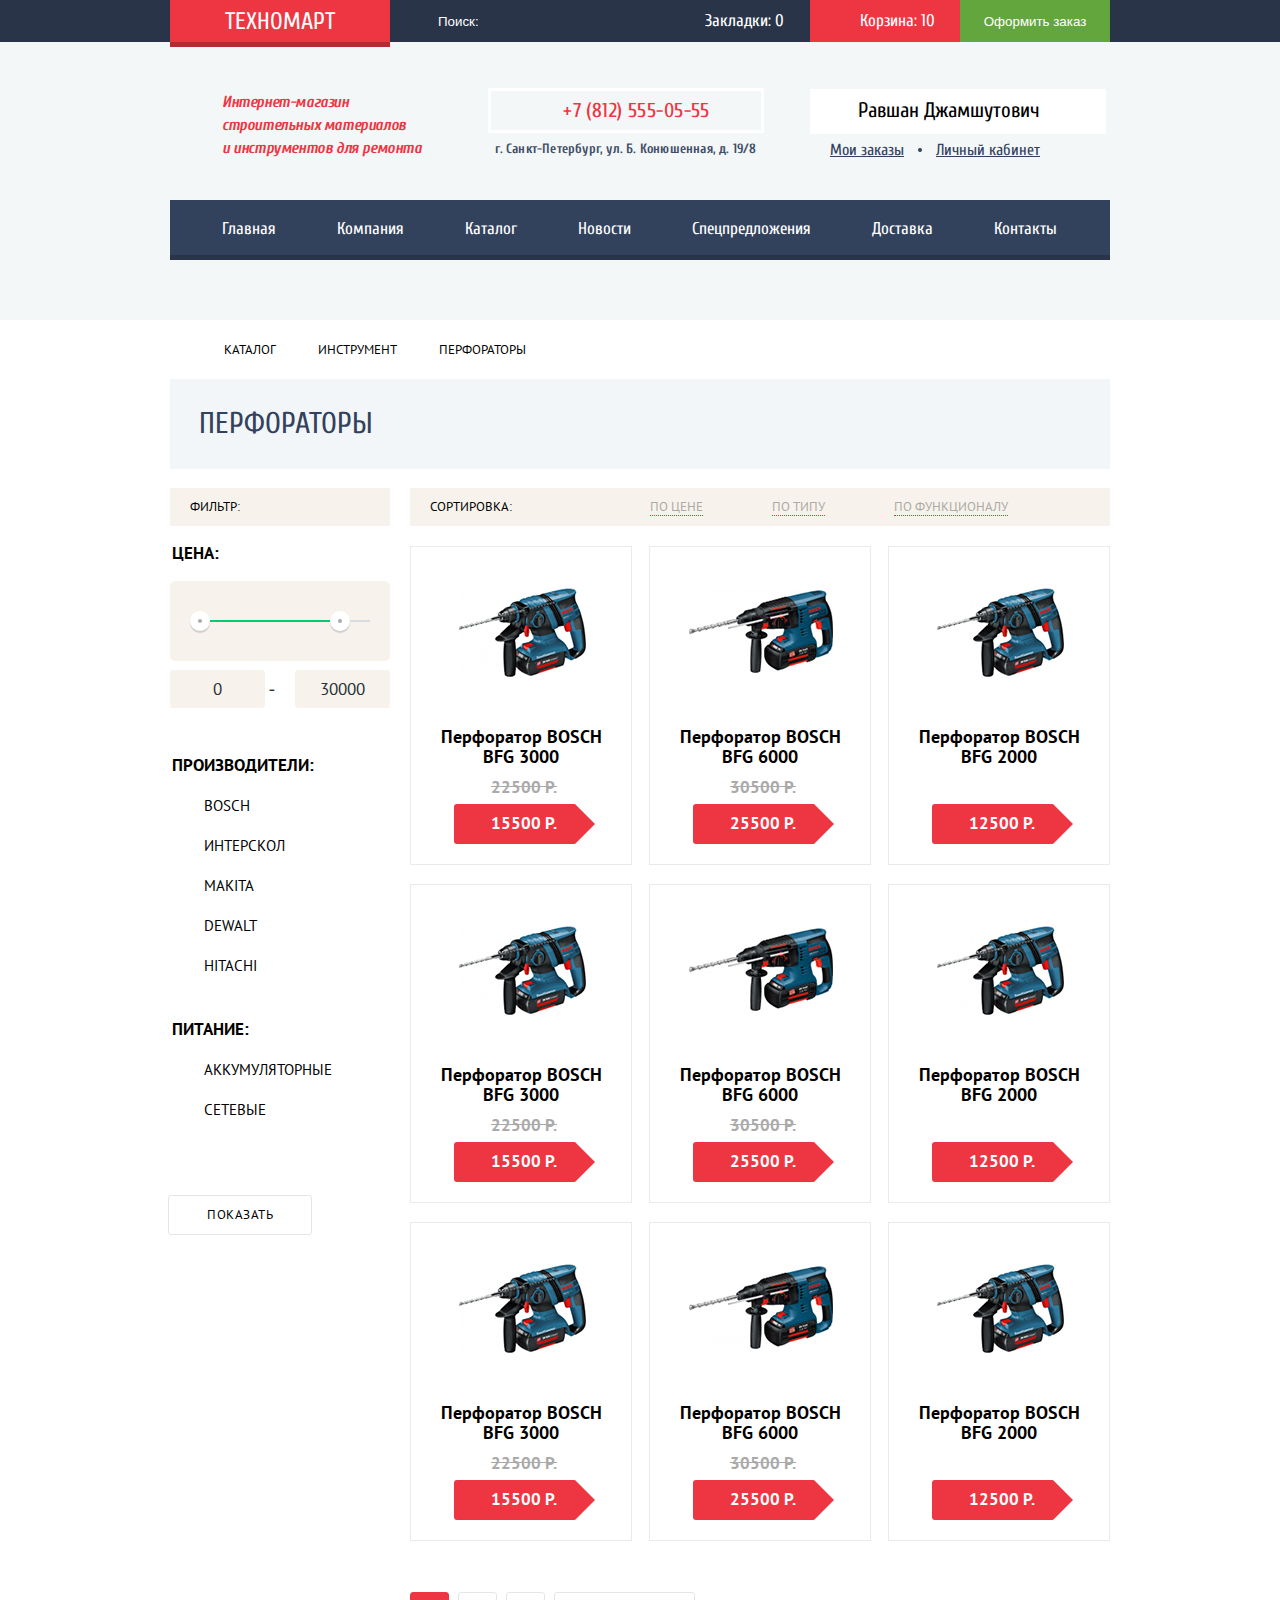
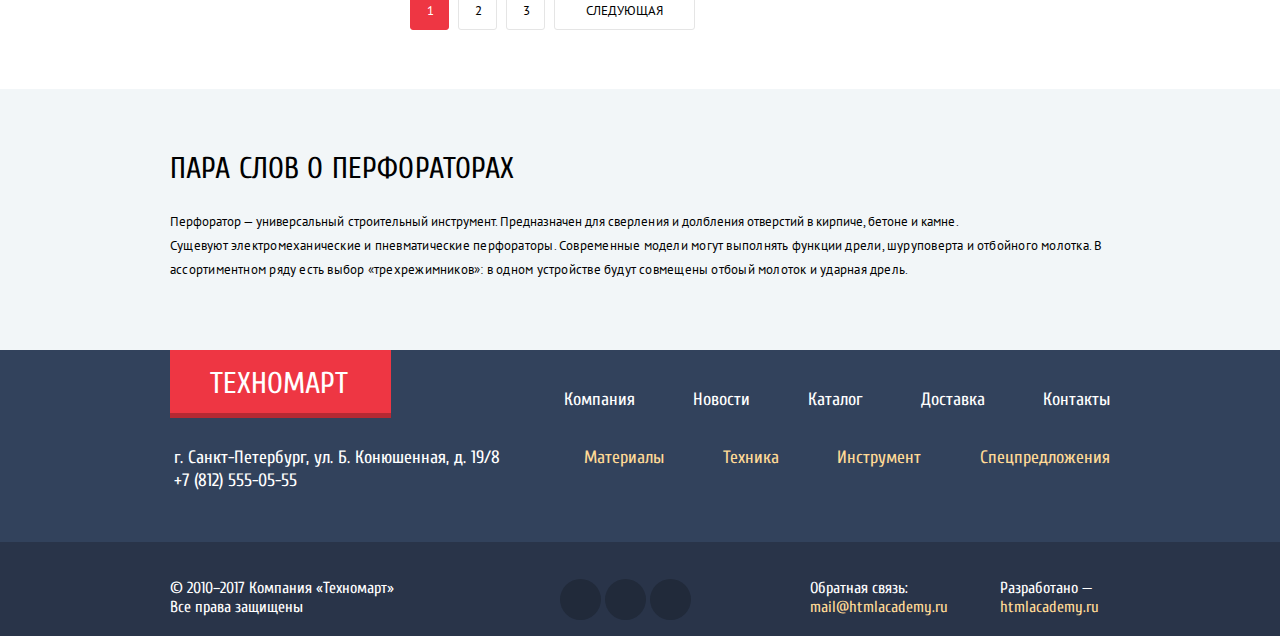
==== commit 9dbefc8c: "Исправления модальных окон" ====
--- a/catalog.html
+++ b/catalog.html
@@ -33,29 +33,30 @@
             <a href="tel:+78125550555" class="main-header-phone">+7 (812) 555-05-55</a>
             <p class="main-header-adress">г. Санкт-Петербург, ул. Б. Конюшенная, д. 19/8</p>
           </div>
-        <div class="user-navigation-login">
-          <div class="user-name">
-            <a class="user" href="#">Равшан Джамшутович</a>
-            <a class="logout" href="#" ></a>
-          </div>
-          <div class="user-links">
-            <a class="my-order" href="#">Мои заказы</a> 
-            <a href="#">Личный кабинет</a>
-          </div>
-        </div>
-      </div>
-      <div class="container">
-        <nav class="main-navigation">
-           <ul class="site-navigation">
-             <li><a href="index.html">Главная</a></li>
-             <li><a href="#">Компания</a></li>
-             <li><a href="catalog.html">Каталог</a></li>
-             <li><a href="#">Новости</a></li>
-             <li><a href="#">Спецпредложения</a></li>
-             <li><a href="#">Доставка</a></li>
-             <li><a href="#">Контакты</a></li>
-           </ul>
-         </nav>
+          <div class="user-navigation-login">
+            <div class="user-name">
+              <a class="user" href="#">Равшан Джамшутович</a>
+              <a class="logout" href="#" ></a>
+            </div>
+            <div class="user-links">
+              <a class="my-order" href="#">Мои заказы</a> 
+              <a href="#">Личный кабинет</a>
+            </div>
+          </div>
+        </div>
+        <div class="container">
+          <nav class="main-navigation">
+             <ul class="site-navigation">
+               <li><a href="index.html">Главная</a></li>
+               <li><a href="#">Компания</a></li>
+               <li><a href="catalog.html">Каталог</a></li>
+               <li><a href="#">Новости</a></li>
+               <li><a href="#">Спецпредложения</a></li>
+               <li><a href="#">Доставка</a></li>
+               <li><a href="#">Контакты</a></li>
+             </ul>
+           </nav>
+        </div>
       </div>
     </header>
     <main>   
@@ -153,7 +154,7 @@
                   <span class="past-price">22500 Р.</span>
                   <span class="actual-price">15500 Р.</span>
                   <div class="item-buttons visually-hidden">
-                    <a class="buy" href="#">Купить</a>
+                    <a class="buy buy-link" href="#">Купить</a>
                     <a class="bookmark-btn" href="#">В закладки</a>
                   </div>              
                 </li>
@@ -165,7 +166,7 @@
                   <span class="past-price">30500 Р.</span>
                   <span class="actual-price">25500 Р.</span>
                   <div class="item-buttons visually-hidden">
-                    <a class="buy" href="#">Купить</a>
+                    <a class="buy buy-link" href="#">Купить</a>
                     <a class="bookmark-btn" href="#">В закладки</a>
                   </div>
                 </li>
@@ -176,7 +177,7 @@
                   <h3 class="one-price">Перфоратор BOSCH BFG 2000</h3>
                   <span class="actual-price">12500 Р.</span>
                   <div class="item-buttons visually-hidden">
-                    <a class="buy" href="#">Купить</a>
+                    <a class="buy buy-link" href="#">Купить</a>
                     <a class="bookmark-btn" href="#">В закладки</a>
                   </div>
                 </li>
@@ -188,7 +189,7 @@
                   <span class="past-price">22500 Р.</span>
                   <span class="actual-price">15500 Р.</span>
                   <div class="item-buttons visually-hidden">
-                    <a class="buy" href="#">Купить</a>
+                    <a class="buy buy-link" href="#">Купить</a>
                     <a class="bookmark-btn" href="#">В закладки</a>
                   </div>
                 </li>
@@ -200,7 +201,7 @@
                   <span class="past-price">30500 Р.</span>
                   <span class="actual-price">25500 Р.</span>
                   <div class="item-buttons visually-hidden">
-                    <a class="buy" href="#">Купить</a>
+                    <a class="buy buy-link" href="#">Купить</a>
                     <a class="bookmark-btn" href="#">В закладки</a>
                   </div>
                 </li>
@@ -211,7 +212,7 @@
                   <h3 class="one-price">Перфоратор BOSCH BFG 2000</h3>
                   <span class="actual-price">12500 Р.</span>
                   <div class="item-buttons visually-hidden">
-                    <a class="buy" href="#">Купить</a>
+                    <a class="buy buy-link" href="#">Купить</a>
                     <a class="bookmark-btn" href="#">В закладки</a>
                   </div>
                 </li>
@@ -223,7 +224,7 @@
                   <span class="past-price">22500 Р.</span>
                   <span class="actual-price">15500 Р.</span>
                   <div class="item-buttons visually-hidden">
-                    <a class="buy" href="#">Купить</a>
+                    <a class="buy buy-link" href="#">Купить</a>
                     <a class="bookmark-btn" href="#">В закладки</a>
                   </div>
                 </li>
@@ -235,7 +236,7 @@
                   <span class="past-price">30500 Р.</span>
                   <span class="actual-price">25500 Р.</span>
                   <div class="item-buttons visually-hidden">
-                    <a class="buy" href="#">Купить</a>
+                    <a class="buy buy-link" href="#">Купить</a>
                     <a class="bookmark-btn" href="#">В закладки</a>
                   </div>
                 </li>
@@ -246,7 +247,7 @@
                   <h3 class="one-price">Перфоратор BOSCH BFG 2000</h3>
                   <span class="actual-price">12500 Р.</span>
                   <div class="item-buttons visually-hidden">
-                    <a class="buy" href="#">Купить</a>
+                    <a class="buy buy-link" href="#">Купить</a>
                     <a class="bookmark-btn" href="#">В закладки</a>
                   </div>
                 </li>
@@ -323,5 +324,7 @@
       </div>
       <button class="modal-close" type="button">Закрыть</button>
     </section>
+    <script src="js/script.js">
+    </script>
   </body>
 </html>
--- a/css/style.css
+++ b/css/style.css
@@ -276,7 +276,7 @@
 .main-header-phone {
   position: relative;
   font-size: 20px;
-  font-weight: 700;
+  font-weight: 500;
   color: #ee3643;
   border: 3px solid #ffffff;    
   padding-left: 72px;
@@ -336,7 +336,7 @@
 .registration-link a {
   font-size: 21px;
   line-height: 45px;
-  font-weight: 700;
+  font-weight: 400;
   color: black;
   position: relative;
   display: inline-block;
@@ -447,7 +447,7 @@
   line-height: 26px;
   padding-left: 23px;
   margin-bottom: 22px;
-  font-weight: 400;
+  font-weight: 700;
   letter-spacing: 1px;
 }
 
@@ -625,10 +625,11 @@
 
 .slide-content h3{
   font-size: 36px;
-  font-weight: 700;
+  font-weight: 400;
   line-height: 38px;
   text-transform: uppercase;
   color: white;
+  letter-spacing: 0.75px;
   padding-top: 22px;
 }
 
@@ -941,6 +942,7 @@
   padding-top: 70px;
   padding-right: 130px;
   font-size: 30px;
+  font-weight: 400;
   text-transform: uppercase;
 }
 
@@ -1107,6 +1109,7 @@
   text-transform: uppercase;
   color: black;
   letter-spacing: 0.1px;
+  font-weight: 400;
 }
 
 .about p {    
@@ -1184,6 +1187,10 @@
   width: 300px;
 }
 
+.about-contacts h3 {
+  font-weight: 400;
+}
+
 .about-contacts p {
   max-width: 220px;
   margin-bottom: 10px;
@@ -1396,8 +1403,9 @@
   background-color: #ee3643;
 }
 
-.social ul li a:active {
+.social ul li div a:active {
   background-color: #ee3643;
+  color: transparent;
 }
 
 .developer {
@@ -2159,13 +2167,14 @@
   box-shadow: -2px 1px 26px 3px rgba(0,0,0,0.75);
   display: none;
   z-index: 1000;
+  margin-left: 33%;
+  margin-right: 33%;
 }
 
 .modal-feedback {
   top: 327px;
   width: 620px;
   height: 430px;
-  margin-left: 325px;
 }
 
 .feedback-top {
@@ -2198,6 +2207,7 @@
 .login-form div label,
 .letter-form label {
   margin-bottom: 11px;
+  font-weight: 400;
 }
 
 .login-form div input {
@@ -2262,6 +2272,8 @@
   border: 0;
   cursor: pointer;
   opacity: 0.3;
+  width: 25px;
+  height: 25px;
 }
 
 .modal-close:hover {
@@ -2295,7 +2307,6 @@
   top: 327px;
   width: 940px;
   height: 446px;
-  margin-left: 163px;
   background: url(../img/full_map.png);
   box-shadow: 0px 0px 14.72px 1.28px rgba(47, 42, 43, 0.5);
 }
@@ -2304,7 +2315,6 @@
   background-color: white;
   top: 411px;
   width: 620px;
-  margin-left: 325px;
 }
 
 .modal-cart h2 {
@@ -2351,6 +2361,53 @@
   padding-right: 47px;
   padding-left: 45px;
 }
-    
-
-    +
+@keyframes bounce {
+  0% {
+    transform: translateY(-2000px);
+  }
+
+  70% {
+    transform: translateY(30px);
+  }
+
+  90% {
+    transform: translateY(-10px);
+  }
+
+  100% {
+    transform: translateY(0);
+  }
+}
+
+@keyframes shake {
+  0%,
+  100% {
+    transform: translateX(0);
+  }
+
+  10%,
+  30%,
+  50%,
+  70%,
+  90% {
+    transform: translateX(-10px);
+  }
+
+  20%,
+  40%,
+  60%,
+  80% {
+    transform: translateX(10px);
+  }
+}
+        
+.modal-show {
+  display: block;
+  animation: bounce 0.6s;
+}
+
+.modal-error {
+  animation: shake 0.6s;
+}
+
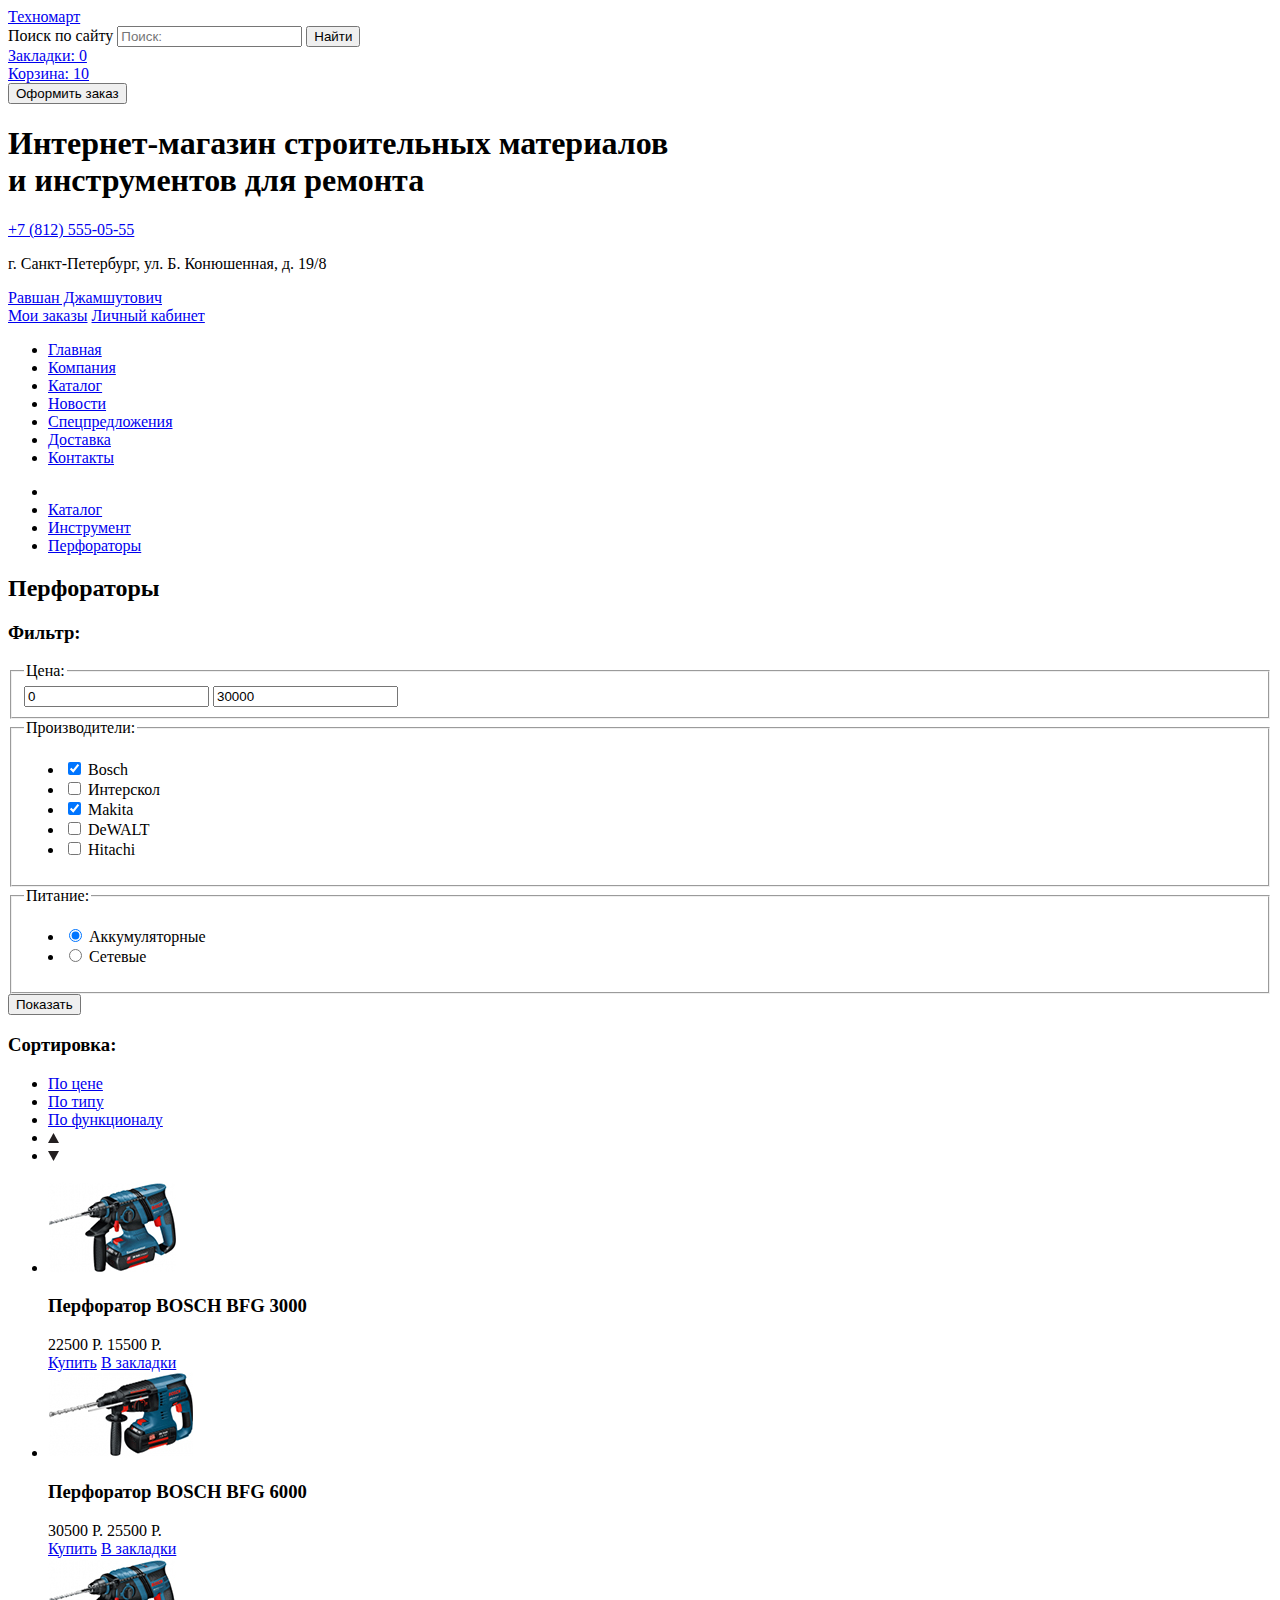
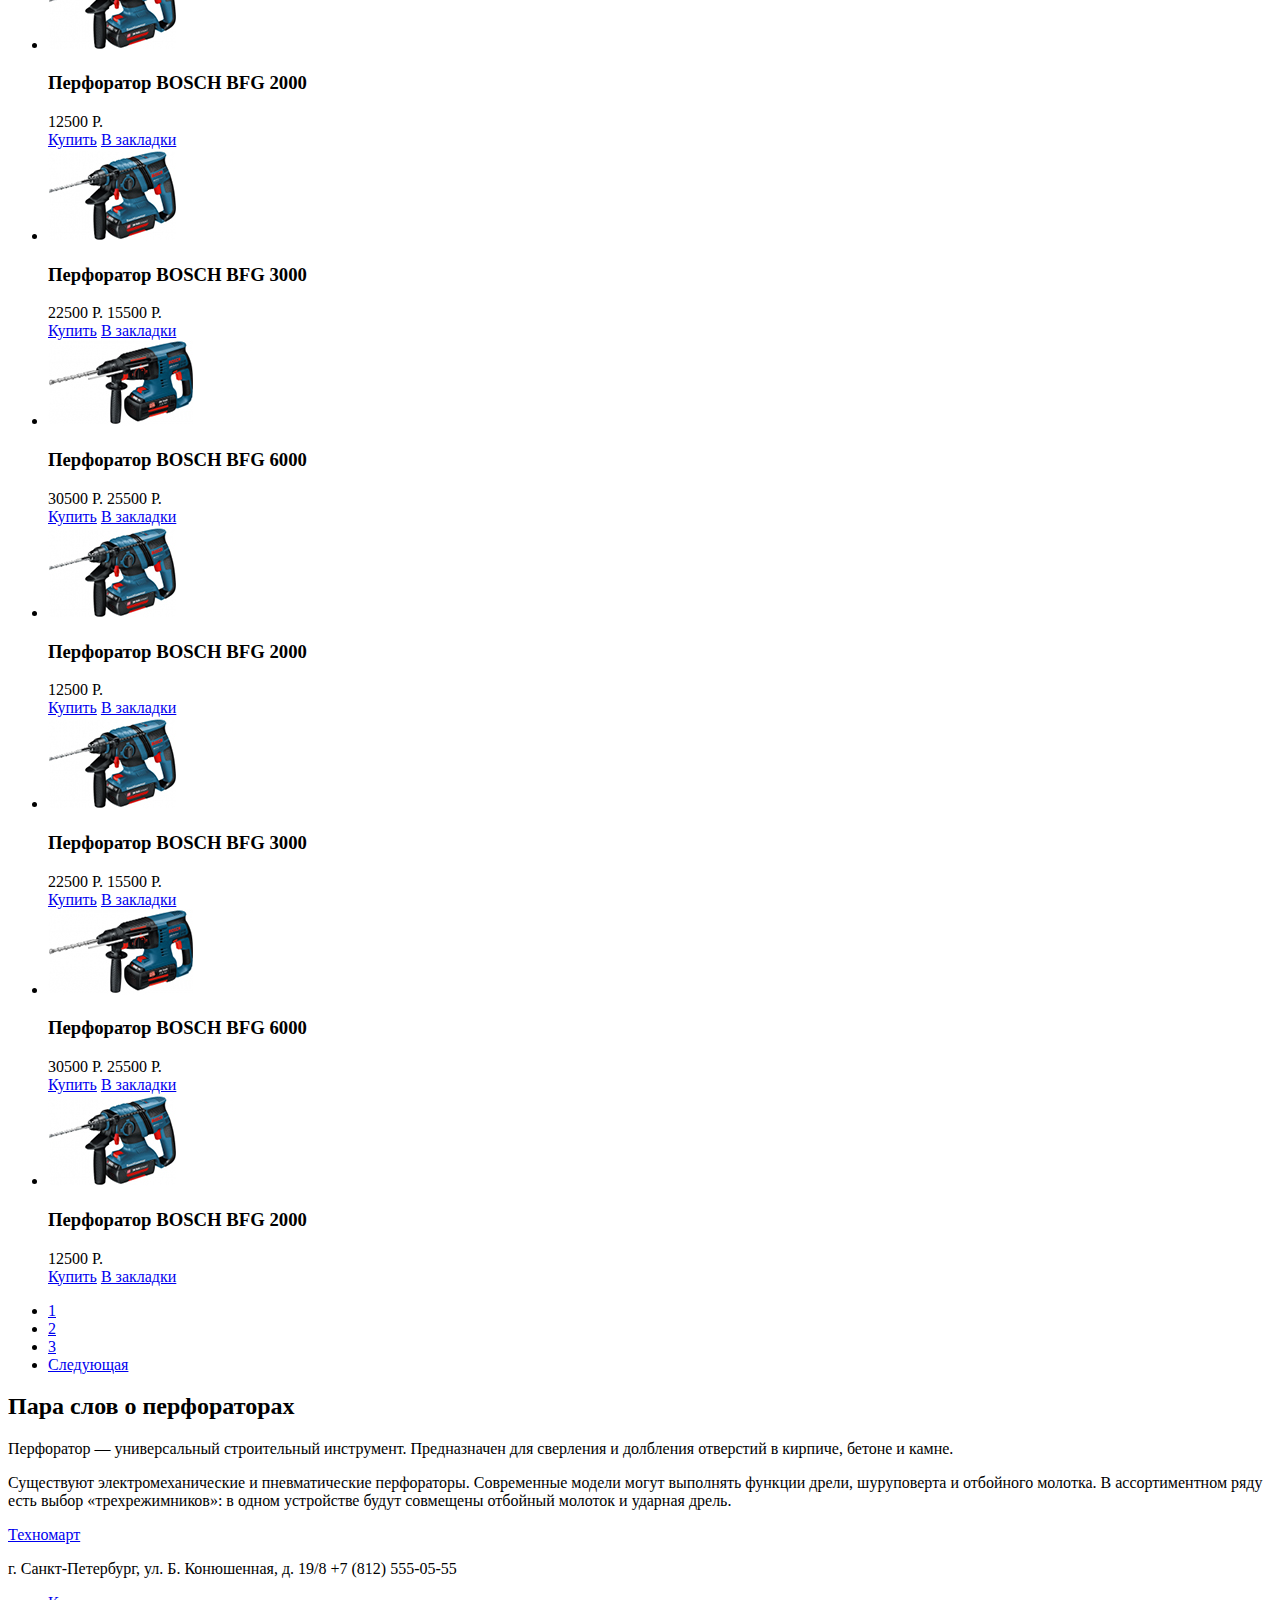
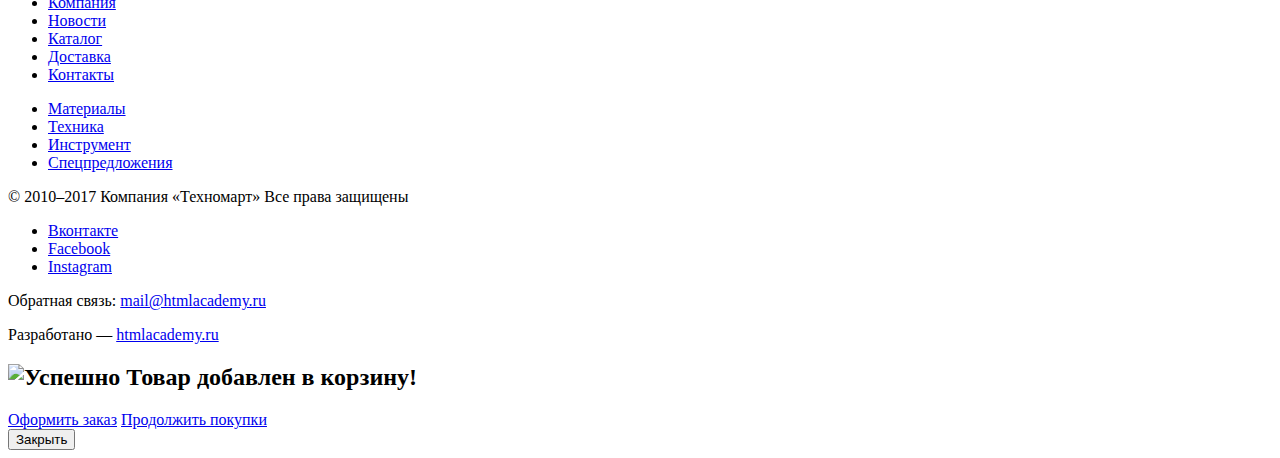
==== commit ccadd685: "Изменения, добавлены минификации" ====
--- a/catalog.html
+++ b/catalog.html
@@ -5,7 +5,7 @@
     <title>Каталог Техномарта</title>
     <link href="https://fonts.googleapis.com/css?family=Cuprum:400,700i|PT+Sans|PT+Sans+Narrow" rel="stylesheet">
     <link rel="stylesheet" type="text/css" href="css/normalize.css">
-    <link rel="stylesheet" type="text/css" href="css/style.css">
+    <link rel="stylesheet" type="text/css" href="css/style-min.css">
   </head>
   <body>
   	<header class="main-header">
@@ -87,7 +87,7 @@
                       <div class="toggle toggle-max"></div>
                     </div>
                     <div class="price-controls">
-                      <label class="min-price"><input name="min-price" type="text" value="0">  -</label>
+                      <label class="min-price"><input name="min-price" type="text" value="0"></label>
                       <label class="max-price"><input name="max-price" type="text" value="30000"></label>
                     </div>
                   </div>  
@@ -140,15 +140,15 @@
                 <li><a href="#">По цене</a></li>
                 <li><a href="#">По типу</a></li>
                 <li><a href="#">По функционалу</a></li>
-                <li><div class="icon-up"><a href="#">По возрастающей</a></div></li>
-                <li><div class="icon-down"><a href="#">По убывающей</a></div></li>
+                <li><div class="icon-up"><a href="#"><svg xmlns="http://www.w3.org/2000/svg" width="11" height="10" viewBox="0 0 11 10"><path class="up-path" fill="#231F20" d="M5.5 0L0 10h11z"/></svg></a></div></li>
+                <li><div class="icon-down"><a href="#"><svg xmlns="http://www.w3.org/2000/svg" width="11" height="10" viewBox="0 0 11 10"><path class="down-path" fill="#231F20" d="M5.5 10L0 0h11"/></svg></a></div></li>
               </ul>
             </div>
             <div class="catalog-items">
               <ul>
                 <li>
                   <div class="item-img">
-                    <img src="img/catalog-item-1.jpg" alt="Фото перфоратора">
+                    <img src="img/catalog-item-1.jpg" alt="Фото перфоратора" width="129" height="92">
                   </div>
                   <h3>Перфоратор BOSCH BFG 3000</h3>
                   <span class="past-price">22500 Р.</span>
@@ -160,7 +160,7 @@
                 </li>
                 <li>
                   <div class="item-img">
-                    <img src="img/catalog-item-2.jpg" alt="Фото перфоратора">
+                    <img src="img/catalog-item-2.jpg" alt="Фото перфоратора" width="146" height="86">
                   </div>
                   <h3>Перфоратор BOSCH BFG 6000</h3>
                   <span class="past-price">30500 Р.</span>
@@ -172,7 +172,7 @@
                 </li>
                 <li class="new">
                   <div class="item-img">
-                    <img src="img/catalog-item-1.jpg" alt="Фото перфоратора">
+                    <img src="img/catalog-item-1.jpg" alt="Фото перфоратора" width="129" height="92">
                   </div>
                   <h3 class="one-price">Перфоратор BOSCH BFG 2000</h3>
                   <span class="actual-price">12500 Р.</span>
@@ -183,7 +183,7 @@
                 </li>
                 <li>
                   <div class="item-img">
-                    <img src="img/catalog-item-1.jpg" alt="Фото перфоратора">
+                    <img src="img/catalog-item-1.jpg" alt="Фото перфоратора" width="129" height="92">
                   </div>
                   <h3>Перфоратор BOSCH BFG 3000</h3>
                   <span class="past-price">22500 Р.</span>
@@ -195,7 +195,7 @@
                 </li>
                 <li class="new">
                   <div class="item-img">
-                    <img src="img/catalog-item-2.jpg" alt="Фото перфоратора">
+                    <img src="img/catalog-item-2.jpg" alt="Фото перфоратора" width="146" height="86">
                   </div>
                   <h3>Перфоратор BOSCH BFG 6000</h3>
                   <span class="past-price">30500 Р.</span>
@@ -207,7 +207,7 @@
                 </li>
                 <li>
                   <div class="item-img">
-                    <img src="img/catalog-item-1.jpg" alt="Фото перфоратора">
+                    <img src="img/catalog-item-1.jpg" alt="Фото перфоратора" width="129" height="92">
                   </div>
                   <h3 class="one-price">Перфоратор BOSCH BFG 2000</h3>
                   <span class="actual-price">12500 Р.</span>
@@ -218,7 +218,7 @@
                 </li>
                 <li class="new">
                   <div class="item-img">
-                    <img src="img/catalog-item-1.jpg" alt="Фото перфоратора">
+                    <img src="img/catalog-item-1.jpg" alt="Фото перфоратора" width="129" height="92">
                   </div>
                   <h3>Перфоратор BOSCH BFG 3000</h3>
                   <span class="past-price">22500 Р.</span>
@@ -230,7 +230,7 @@
                 </li>
                 <li>
                   <div class="item-img">
-                    <img src="img/catalog-item-2.jpg" alt="Фото перфоратора">
+                    <img src="img/catalog-item-2.jpg" alt="Фото перфоратора" width="146" height="86">
                   </div>
                   <h3>Перфоратор BOSCH BFG 6000</h3>
                   <span class="past-price">30500 Р.</span>
@@ -242,7 +242,7 @@
                 </li>
                 <li>
                   <div class="item-img">
-                    <img src="img/catalog-item-1.jpg" alt="Фото перфоратора">
+                    <img src="img/catalog-item-1.jpg" alt="Фото перфоратора" width="129" height="92">
                   </div>
                   <h3 class="one-price">Перфоратор BOSCH BFG 2000</h3>
                   <span class="actual-price">12500 Р.</span>
@@ -268,7 +268,7 @@
         <div class="container">
           <h2>Пара слов о перфораторах</h2>
           <p>Перфоратор — универсальный строительный инструмент. Предназначен для сверления и долбления отверстий в кирпиче, бетоне и камне. </p>
-          <p>Сущевуют электромеханические и пневматические перфораторы. Современные модели могут выполнять функции дрели, шуруповерта и отбойного молотка. В ассортиментном ряду есть выбор «трехрежимников»: в одном устройстве будут совмещены отбоый молоток и ударная дрель.</p>
+          <p>Существуют электромеханические и пневматические перфораторы. Современные модели могут выполнять функции дрели, шуруповерта и отбойного молотка. В ассортиментном ряду есть выбор «трехрежимников»: в одном устройстве будут совмещены отбойный молоток и ударная дрель.</p>
         </div>   
       </section>    
     </main>
@@ -316,7 +316,7 @@
     </footer>
     <section class="modal modal-cart">
       <div class="feedback-top"></div>
-      <h2><img src="img/modal-cart.png" alt="Успешно">
+      <h2><img src="img/modal-cart.png" alt="Успешно" width="66" height="66">
       Товар добавлен в корзину!</h2>
       <div class="modal-cart-buttons">
         <a class="link btn-order" href="#">Оформить заказ</a>
@@ -324,7 +324,7 @@
       </div>
       <button class="modal-close" type="button">Закрыть</button>
     </section>
-    <script src="js/script.js">
+    <script src="js/script-min.js">
     </script>
   </body>
 </html>
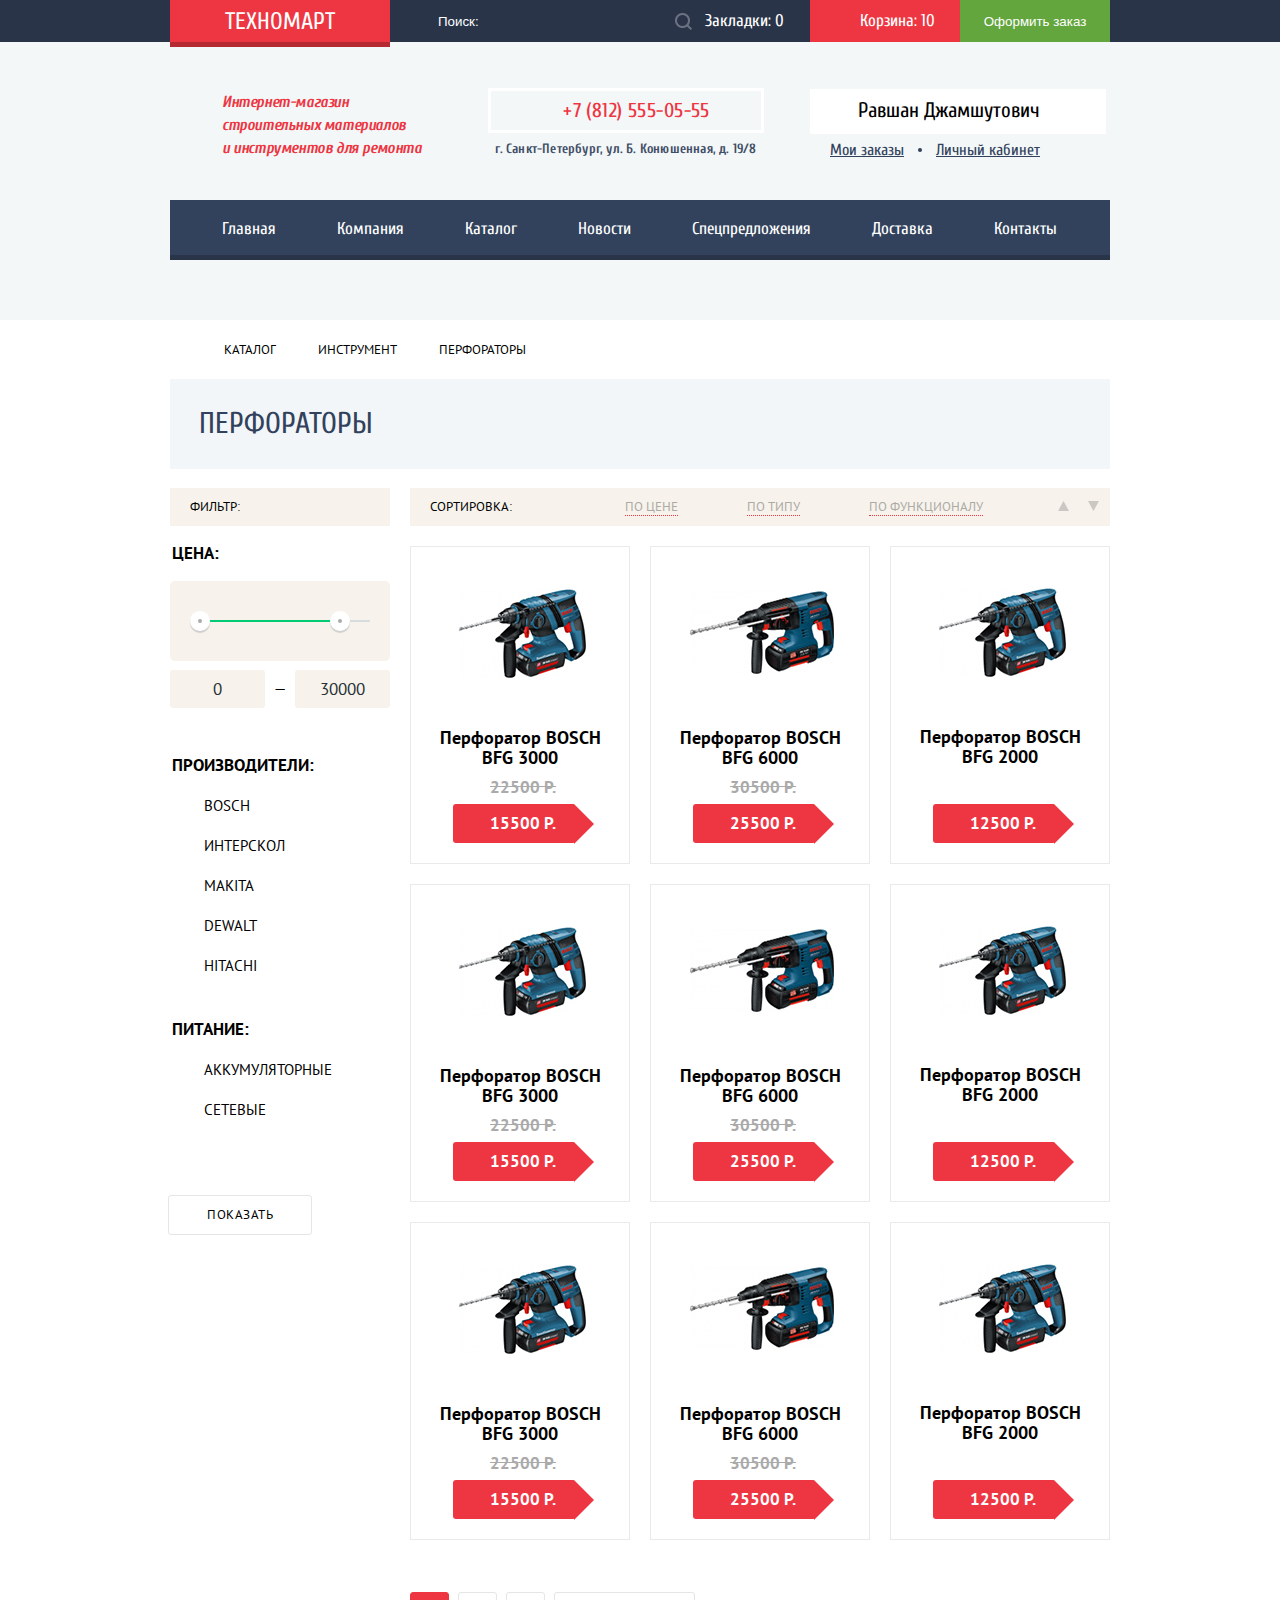
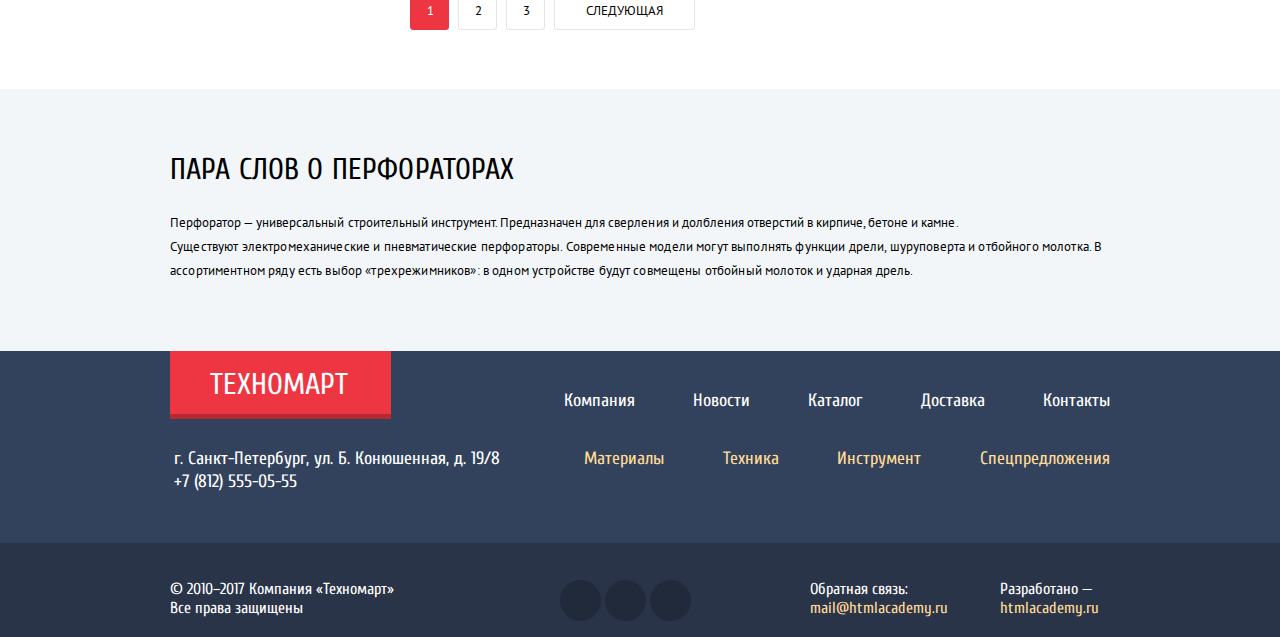
==== commit 05060e4f: "Дополнительные изменения" ====
--- a/catalog.html
+++ b/catalog.html
@@ -5,7 +5,7 @@
     <title>Каталог Техномарта</title>
     <link href="https://fonts.googleapis.com/css?family=Cuprum:400,700i|PT+Sans|PT+Sans+Narrow" rel="stylesheet">
     <link rel="stylesheet" type="text/css" href="css/normalize.css">
-    <link rel="stylesheet" type="text/css" href="css/style-min.css">
+    <link rel="stylesheet" type="text/css" href="css/style.min.css">
   </head>
   <body>
   	<header class="main-header">
@@ -324,7 +324,7 @@
       </div>
       <button class="modal-close" type="button">Закрыть</button>
     </section>
-    <script src="js/script-min.js">
+    <script src="js/script.min.js">
     </script>
   </body>
 </html>
--- a/css/style.min.css
+++ b/css/style.min.css
@@ -0,0 +1 @@
+body{margin:0;padding:0;min-width:1200px;font-family:"Cuprum",Arial,sans-serif;font-size:16px;line-height:16px;font-weight:400;color:#000;background-color:white}a{text-decoration:none}.visually-hidden{display:none}.container{padding:0 10px;width:940px;margin:0 auto}.main-header{background-color:#f3f7f8;display:flex;flex-direction:column}.top-menu{font-size:17px;line-height:28px;color:#fff;background-color:#293449}.top-menu .container{display:flex;flex-direction:row;justify-content:stretch;align-items:center}.top-menu a{color:#fff}.main-header-logo{display:inline-block;width:220px;font-size:24px;line-height:24px;background-color:#ee3643;text-transform:uppercase;text-align:center;position:relative;padding:0;padding-top:10px;padding-bottom:8px}.main-header-logo:hover{background-color:#ca2c37}.main-header-logo:active{background-color:#ba2732}.main-header-logo::after{width:220px;height:5px;content:"";background-color:#b52933;position:absolute;top:42px;left:0}.main-header-logo:hover::after{background-color:#9a212a}.main-header-logo:active::after{background-color:#8e1e26}.search-form{width:270px;position:relative}.search-form input{border:none;outline:none}.search-form input[type="search"]{padding:12px 0;padding-left:48px;width:222px;height:18px;background-color:#293449;box-sizing:content-box}.search-form input[type="submit"]{position:absolute;background:transparent url("../img/icon-search.png")no-repeat;background-position:15px;width:45px;height:42px;font-size:0;top:0;opacity:0.3;cursor:pointer}.search-form input::-moz-placeholder{color:#fff;opacity:1}.search-form input::-webkit-input-placeholder{color:#fff;opacity:1}.search-form input:hover,.search-form input:hover + input{background-color:#212a3a;opacity:1}.search-form input:focus{color:#000;background-color:#fff}.search-form input:focus + input{opacity:1;background:#fff url("../img/icon-search-focus.png")no-repeat;background-position:15px}.bookmark,.cart{position:relative;display:block;width:150px;height:42px}.bookmark a,.cart a{position:relative;display:inline-block;vertical-align:middle;line-height:42px;padding-left:45px;font-weight:400}.bookmark a{padding-left:45px;font-weight:400}.bookmark:hover{background-color:#212a3a}.bookmark:active{background-color:#161d29;opacity:0.6}.cart a{padding-left:50px;font-weight:400}.cart:hover{background-color:#212a3a}.cart:active{background-color:#161d29;opacity:0.6}.bookmark::before{content:"";position:absolute;top:12px;left:17px;width:14px;height:16px;background:transparent url("../img/icon-bookmark.svg")no-repeat;opacity:0.3}.bookmark:hover::before{opacity:1}.bookmark:active::before{opacity:0.5}.cart::before{content:"";position:absolute;top:12px;left:18px;width:15px;height:16px;background:transparent url("../img/icon-cart.svg")no-repeat;opacity:0.3}.cart:hover::before{opacity:1}.cart:active::before{opacity:0.5}.make-order{background-color:#63a63e;color:white;height:42px;width:150px;border:none}.make-order:hover{background-color:#5fbb2d}.make-order:active{background-color:#518534;opacity:0.5}.bottom-menu{margin-top:36px}.bottom-menu .container{display:flex;flex-direction:row;justify-content:space-between;align-items:center}.bottom-menu h1{font-style:italic;padding-left:52px;font-size:16px;line-height:23px;font-weight:700;color:#ee3643;max-width:210px;letter-spacing:-0.4px;margin-top:13px}.info{display:flex;flex-direction:column;align-items:center;margin-top:10px;width:290px}.main-header-phone{position:relative;font-size:20px;font-weight:500;color:#ee3643;border:3px solid #fff;padding-left:72px;letter-spacing:0.42px;padding-right:51px;padding-top:12px;padding-bottom:11px;cursor:pointer}.main-header-phone::before{content:"";position:absolute;top:10px;left:12px;width:19px;height:19px;background:transparent url("../img/icon-phone.svg")no-repeat}.main-header-adress{margin-top:8px;font-size:13.5px;color:#3f4e66;font-weight:700;text-align:center;letter-spacing:0.2px}.user-navigation{margin-top:-27px;padding:0;width:290px;display:flex;flex-direction:row}.login-link{background-color:white;position:relative;display:block;width:121px;height:45px;margin-left:10px}.registration-link{background-color:white;position:relative;display:block;width:150px;height:45px;margin-left:10px}.login-link a,.registration-link a{font-size:21px;line-height:45px;font-weight:400;color:black;position:relative;display:inline-block;vertical-align:middle}.login-link a{padding-left:46px}.login-link a:hover{color:#ee3643}.login-link a:active{color:#000;opacity:0.3}.registration-link a{padding-left:24px}.registration-link a:hover{color:#ee3643}.registration-link a:active{color:#000;opacity:0.3}.login-link::before{content:"";position:absolute;top:14px;left:13px;width:20px;height:17px;background:transparent url("../img/icon-login.svg")no-repeat}.login-link:hover::before{background:url("../img/icon-login.png")}.main-navigation{width:940px;background-color:#32425c;margin-top:29px;margin-bottom:60px;border-bottom:5px solid #293449}.site-navigation{margin:0;padding:0;display:flex;flex-direction:row;justify-content:center;text-align:center;list-style:none}.site-navigation li{display:inline-block;vertical-align:top}.site-navigation li a{display:block;padding:17px 31px 14px 30px;line-height:24px;font-size:17px;color:white}.site-navigation li a:hover{background-color:#293449}.site-navigation li a:active{background-color:#1d2739;opacity:0.5;box-shadow:none}.features{width:940px;margin:0 auto;display:flex;flex-direction:row;justify-content:space-between;flex-wrap:wrap;margin-top:59px}.item{width:300px;height:123px;font-size:20px;font-weight:700;color:white;margin-bottom:20px}.item h3{line-height:26px;padding-left:23px;margin-bottom:22px;font-weight:700;letter-spacing:1px}.item a{display:inline-block;margin-top:-8px;margin-left:25px;vertical-align:middle;line-height:40px;width:135px;height:38px;text-align:center;text-transform:uppercase;font-weight:400;font-size:14px;color:white;background:rgba(0,0,0,0.1);border-radius:3px}.item a:hover{background:rgba(0,0,0,0.2)}.item a:active{background:rgba(0,0,0,0.3)}.materials{background:#ffbf47 url("../img/icon-1.svg")no-repeat;background-position:213px 32px}.new{position:relative}.new::before{content:"";position:absolute;background:transparent url("../img/new_flag.png")no-repeat;width:61px;height:61px;right:-2px;z-index:100;top:-1px}.features .new::before{width:60px;height:60px;right:0;z-index:100;top:0}.instrument{background:#3bbce3 url("../img/icon-2.svg")no-repeat;background-position:197px 33px}.tech{background:#dc91d8 url("../img/icon-3.svg")no-repeat;background-position:191px 31px}.sale{background:#8ed78f url("../img/icon-4.svg")no-repeat;background-position:196px 26px}.sale h3,.delivery h3{line-height:26px;padding-left:23px;padding-top:23px;margin-bottom:20px;letter-spacing:0.8px}.delivery{background:#ffc047 url("../img/icon-5.svg")no-repeat;background-position:191px 32px;margin-top:-4px}.slider{width:620px;height:266px;margin-top:-1px;position:relative;padding-left:40px;margin-left:-40px}.slider input[type=radio]{position:absolute;opacity:0}.slider-controls{position:absolute;top:83.3%;left:50.4%;text-align:center;z-index:100}.slider-controls label{display:inline-block;width:6px;height:6px;margin:0 3px;background:white;border:2px solid white;vertical-align:top;border-radius:50%;cursor:pointer}#btn-1:checked ~ .slider-controls label[for="btn-1"],#btn-2:checked ~ .slider-controls label[for="btn-2"]{background:#ee3643}.slide1,.slide2{display:none}#btn-1:checked ~ .slides-list .slide1,#btn-2:checked ~ .slides-list .slide2{display:block}.slider-arrows{position:absolute;top:115px;z-index:100;width:620px;height:40px}.slider-arrows label{display:inline-block;width:22px;height:40px;cursor:pointer}.slider-arrows label:nth-child(1){background:transparent url("../img/icon-left.svg")no-repeat;margin-right:527px;margin-left:25px}.slider-arrows label:nth-child(2){background:transparent url("../img/icon-right.svg")no-repeat}.slide{position:absolute;width:620px;height:266px}.slide1{background-image:url("../img/slider_1.jpg");background-repeat:no-repeat}.slide2{background-image:url("../img/slider_2.jpg");background-repeat:no-repeat}.slide-content{width:520px;height:266px;margin-left:25px;margin-top:-35px}.slide-content h3{font-size:36px;font-weight:400;line-height:38px;text-transform:uppercase;color:white;letter-spacing:0.75px;padding-top:22px}.slide-content p{font-size:18px;line-height:23px;color:white;margin-top:-36px;margin-bottom:130px}.link{font-size:14px;font-weight:400;line-height:38px;text-transform:uppercase;color:white;background-color:#ee3643;border-radius:3px;min-width:195px;display:inline-block;text-align:center}.link:hover{background-color:#ca2c37}.link:active{background-color:#ba2732}.slide-content .link{margin-top:-7px}.side-items{margin-top:-23px}.section-top{background-color:#f9f5f0;width:940px;display:flex;flex-direction:row;flex-wrap:nowrap;justify-content:space-between;align-items:center;margin-top:33px}.section-top h2{font-size:30px;line-height:41px;padding-left:29px;font-weight:400;text-transform:uppercase;color:#32425c}.section-top .link{margin-right:24px;margin-top:-3px;min-width:253px}.popular{width:940px;margin:0 auto}.popular ul{list-style:none;display:flex;flex-direction:row;justify-content:space-between;padding-left:0;margin-top:18px}.popular ul li{font-family:"PT Sans",Arial,sans-serif;border:1px solid #eaeaea;width:218px;display:flex;flex-direction:column;justify-content:flex-end;align-items:center;text-align:center;position:relative}.new-drill h3{padding-bottom:40px}.item-img{display:flex;justify-content:center;align-items:center;margin:0 auto;padding-left:16px;padding-right:16px;min-width:190px;height:170px}.popular ul li h3{font-size:18px;font-weight:700;line-height:20px;padding-left:16px;padding-right:16px;padding-top:9px;color:black;margin:0 auto}.actual-price{position:relative;display:inline-block;min-width:80px;left:-6px;padding:9px 13px 10px 30px;margin-bottom:20px;font-size:17px;font-weight:700;line-height:20px;color:white;background-color:#ee3643;border-radius:3px;margin-top:-3px}.actual-price::after{position:absolute;content:"";border:20px solid #fff;border-left-color:#ee3643;width:0;height:0;top:0;right:-38px}.past-price{position:relative;display:inline-block;width:80px;margin-right:10px;margin-top:-3px;padding:12px 14px 10px 30px;font-size:17px;line-height:18px;font-weight:700;line-height:20px;color:#aaa;text-decoration:line-through}.item-buttons{display:none;font-family:"Cuprum",Arial,sans-serif;font-size:14px;line-height:16px;font-weight:400;background-color:white;text-transform:uppercase;position:absolute;padding:45px 0;width:100%;top:0;left:0}.item-buttons .buy,.item-buttons .bookmark-btn{display:block;width:135px;margin:0 auto 7px;padding:10px 0;color:white;background-color:#63a63e;border-radius:3px;text-decoration:none}.item-buttons .buy{position:relative;box-shadow:inset 0 -3px 0 0 #367315}.item-buttons .buy:hover{background-color:#5fbb2d}.item-buttons .buy:active{background-color:#518534;box-shadow:none;opacity:1}.item-buttons .buy::before{content:"";position:absolute;width:17px;height:16px;background:transparent url("../img/icon-cart.svg")no-repeat;opacity:0.3;top:10px;left:13px}.item-buttons .buy:hover::before{opacity:1}.item-buttons .bookmark-btn{width:129px;padding:7px 0;color:#32425c;background-color:white;border:3px solid #63a63e}.item-buttons .bookmark-btn:hover{border:3px solid #32425c}.item-buttons .bookmark-btn:active{opacity:0.3}.popular ul li:hover .item-buttons{display:block}.popular ul li:hover{border:1px solid #ffffff;box-shadow:0 10px 25px 0 rgba(41,52,73,0.5)}.buy{color:white;background-color:#63a63e}.bookmark-btn{color:#32425c;background-color:white;border:2px solid #63a63e}.brands{width:940px;margin:0 auto}.brands .section-top{margin-top:20px}.brands .section-top h2{padding-left:25px}.brands .section-top .link{margin-top:-1px}.brands-list{display:flex;flex-direction:row;list-style:none;flex-wrap:wrap;justify-content:space-between;padding-left:0;margin-top:19px}.brands-list li{border:1px solid #eaeaea;width:220px;height:145px;margin-bottom:16px}.brands-list li:hover{border:1px solid #ffffff;box-shadow:0 10px 25px 0 rgba(41,52,73,0.5)}.brands-list li a{width:100%;height:100%;text-align:center;display:flex;flex-direction:column;justify-content:center;align-items:center;text-align:center}.services{color:black;background-color:#f4f8fa;margin-top:69px}.services h2{padding-top:73px;padding-right:130px;font-size:30px;font-weight:400;text-transform:uppercase}.services p{padding-right:130px;padding-top:7px;font-family:"PT Sans",Arial,sans-serif;font-size:13px;line-height:24px;max-width:400px;letter-spacing:0.025px}.slider-options,.slider-content ul{list-style:none}.slider-options{width:240px;margin-top:58px;margin-right:80px;padding:0;position:relative}.slider-options::after{content:"";position:absolute;right:-1px;top:-40px;width:10px;height:272px;background:transparent url("../img/slider_shadow.png")no-repeat}.slider-options li{display:inline-block;width:240px;height:60px;vertical-align:middle;background-color:#32425c;letter-spacing:0.4px}.slider-options label{font-size:21px;font-weight:700;line-height:30px;color:white;display:block;margin:0;padding:14px 0 17px 23px;width:218px;background-color:#32425c;box-shadow:inset 0 1px 0 0 #293449;cursor:pointer}.slider-options label:hover{background-color:#293449}.slider-content-item{position:absolute;width:650px;overflow:hidden}.slider-services{padding-right:130px;display:flex;flex-direction:row;padding-bottom:87px}.slider-content-list{display:none}.slider-content{min-width:670px;padding-top:30px}.slider-content h3{font-size:36px;font-weight:400;color:#32425c;text-transform:uppercase;margin-top:34px}.slider-content p{font-family:"PT Sans",Arial,sans-serif;font-size:13px;line-height:25px;padding:0;max-width:275px;margin-top:-3px}.slider-content-1{background:transparent url("../img/delivery-background.png")no-repeat;background-position:151px 49px}.slider-content-2{background:transparent url("../img/guarantee-background.png")no-repeat;background-position:238px 11px;padding-bottom:100px;padding-top:20px}.slider-content-2 h3{margin-top:15px}.slider-content-2 p{max-width:365px}.slider-content-3{background:transparent url("../img/credit-background.png")no-repeat;background-position:165px -10px;padding-bottom:100px}#slider-content-1:checked ~ .slider-options label[for="slider-content-1"],#slider-content-2:checked ~ .slider-options label[for="slider-content-2"],#slider-content-3:checked ~ .slider-options label[for="slider-content-3"]{color:#32425c;background-color:#fff;box-shadow:none}#slider-content-1:checked ~ .slider-content .slider-content-list:nth-child(1),#slider-content-2:checked ~ .slider-content .slider-content-list:nth-child(2),#slider-content-3:checked ~ .slider-content .slider-content-list:nth-child(3){display:block}.about{width:940px;margin:0 auto;margin-top:54px;margin-bottom:67px;display:flex;flex-direction:row;list-style:none}.company{width:540px;margin-right:100px}.about-contacts{width:300px}.about h3{font-size:30px;text-transform:uppercase;color:black;letter-spacing:0.1px;font-weight:400}.about p{margin:0;padding-bottom:20px;max-width:522px;font-family:"PT Sans",Arial,sans-serif;font-size:13px;line-height:27px;letter-spacing:0.14px}.about p:nth-child(3){max-width:400px;line-height:25px;letter-spacing:0.04px}.transport-list{font-family:"Cuprum",Arial,sans-serif;font-size:18px;line-height:40px;margin:0;margin-top:-10px;list-style:none;padding-left:35.9px;letter-spacing:0.1px}.transport-list li{position:relative;margin-left:-25px}.transport-list li:before{background-color:#ee3643;content:"";display:inline-block;height:2px;position:relative;vertical-align:middle;width:25px;top:-1px;left:-10px}.company .link{text-align:center;font-size:14px;font-weight:400;text-transform:uppercase;color:white;background-color:#ee3643;margin-top:27px;min-width:220px}.company .link:hover,.about-contacts .link:hover{background-color:#ca2c37}.company .link:active,.about-contacts .link:active{background-color:#ba2732}.about-contacts{width:300px}.about-contacts h3{font-weight:400}.about-contacts p{max-width:220px;margin-bottom:10px}.map img{margin-bottom:42px}.about-contacts .link{text-align:center;font-size:14px;font-weight:400;text-transform:uppercase;color:white;background-color:#ee3643;margin-top:-6px;min-width:300px}.main-footer{margin:0 auto;margin-top:86px;color:white;background-color:#32425c;font-size:18px;line-height:20px;font-weight:400}.footer-information{padding-bottom:32px}.footer-information .container{display:flex;flex-direction:row;justify-content:center}.footer-company{width:390px;margin-top:19px}.footer-company a{font-size:30px;color:white;line-height:30px;background-color:#ee3643;text-transform:uppercase;padding-left:40px;padding-right:43px;padding-top:16px;padding-bottom:12px;border-bottom:5px solid #b52933}.footer-company a:hover{background-color:#ca2c37;border-bottom:5px solid #9a212a}.footer-company a:active{background-color:#ba2732;border-bottom:5px solid #8e1e26}.footer-company p{max-width:328px;margin-top:47px;font-size:18px;line-height:23px;margin-left:4px}.footer-navigation{width:550px;display:flex;flex-direction:column;margin-top:22px}.main-footer-navigation,.extra-footer-navigation{list-style:none;display:flex;flex-direction:row;justify-content:space-between}.main-footer-navigation{padding:0;margin-left:4px}.extra-footer-navigation{padding-left:24px;margin-top:20px}.main-footer-navigation a{color:white}.main-footer-navigation a:hover,.extra-footer-navigation a:hover{text-decoration:underline}.main-footer-navigation a:active,.extra-footer-navigation a:active{text-decoration:none;opacity:0.5}.extra-footer-navigation a{color:#ffda96}.copyright{font-size:16px;font-weight:400;color:white;background-color:#293449;padding-top:21px}.copyright .container{display:flex;flex-direction:row;justify-content:space-between}.copyright a{color:#ffda96}.copyright a:hover{text-decoration:underline}.copyright a:active{color:#e13643;text-decoration:none}.rights{width:240px;line-height:19px}.social{width:132px;margin-left:150px;margin-right:118px}.social ul{list-style:none;position:relative;display:flex;flex-direction:row;justify-content:flex-start;align-items:flex-start;padding:0}.social ul li a{width:41px;height:41px;background-color:#212a3a;border-radius:50%;margin-right:4px;color:transparent}.vk a{display:block;text-align:center;width:100%;background-image:url('../img/icon-vk.svg');background-position:center;background-repeat:no-repeat}.fb a{display:block;text-align:center;width:100%;background-image:url('../img/icon-fb.svg');background-position:center;background-repeat:no-repeat}.insta a{display:block;text-align:center;width:100%;background-image:url('../img/icon-insta.svg');background-position:center;background-repeat:no-repeat}.social ul li a:hover{background-color:#ee3643}.social ul li div a:active{background-color:#ee3643;color:transparent}.developer{width:300px;display:flex;flex-direction:row}.developer p{max-width:140px;padding-right:52px;line-height:19px}.feedback-form{background-color:#f4f4f4}.login-form,.letter-form{background-color:white;font-size:18px;font-weight:700}.button{font-size:14px;font-weight:400;line-height:16px;text-transform:uppercase;color:white;background-color:#ee3643}.full{text-transform:capitalize;font-size:17px;padding:0;border-radius:0;min-width:100px}.top-menu .container .full a{padding-left:24px}.user-navigation-login{padding:0;width:290px;display:flex;flex-direction:column;margin-top:-10px}.user-name{display:flex;flex-direction:row;width:300px;margin-left:-10px;margin-top:8px}.user-name .user{position:relative;padding-left:48px;font-size:21px;line-height:21px;font-weight:400;color:black;background-color:white;padding-top:11px;padding-bottom:10px}.user::before{content:"";position:absolute;background:url(../img/icon-user.svg)no-repeat;width:20px;height:18px;top:11px;left:14px}.user:active{color:#b2b2b2}.user:hover::before{background:url(../img/icon-user.png)no-repeat}.logout{position:relative;display:inline-block;width:66px;height:45px;background-color:white}.logout::after{content:"";position:absolute;background:url("../img/icon-logout.svg")no-repeat;width:21px;height:17px;left:36px;top:13px}.logout:hover::after{background:none;background:url("../img/icon-logout.png")no-repeat}.user-links{display:flex;padding-top:8px;flex-direction:row;justify-content:space-between;width:220px}.user-links div{width:10px;height:10px}.user-links a{font-size:16px;color:#32425c;text-decoration:underline;background-color:inherit;padding-left:10px}.user-links a:hover{color:#ee3643}.user-links a:active{color:#b7bfc8}.my-order{position:relative}.my-order::after{content:"";position:absolute;background-color:#32425c;width:4px;height:4px;border-radius:50%;top:6px;left:98px}.catalog-navigation{width:940px;margin:0 auto}.catalog-navigation ul{display:flex;flex-direction:row;list-style:none;padding:0;margin-top:21px;position:relative}.catalog-navigation ul li{margin-right:42px;position:relative;display:inline-block}.catalog-navigation ul li:nth-of-type(1){margin-right:40px}.home{display:inline-block;width:14px;height:13px}.catalog-navigation ul:before{content:"";position:absolute;background:url("../img/icon-home.svg")no-repeat;width:14px;height:13px;top:2px;left:-2px;cursor:pointer;z-index:0}.catalog-navigation ul li::before{content:"";position:absolute;background:url("../img/icon-right-small.svg")no-repeat;width:7px;height:14px;top:2px;left:-25px}.catalog-navigation ul li:first-child::before{display:none}.catalog-navigation a{font-family:"PT Sans",Arial,sans-serif;font-size:13px;color:black;text-transform:uppercase}.catalog-current-page{width:940px;margin:0 auto;font-size:30px;font-weight:400;text-transform:uppercase;background-color:#f2f6f8}.catalog-current-page h2{margin-top:21px;font-size:30px;line-height:90px;padding-left:29px;font-weight:400;text-transform:uppercase;color:#32425c;letter-spacing:0.03px;margin-bottom:19px}.catalog-page{width:940px;margin:0 auto;display:flex;flex-direction:row}.filters{width:220px;margin-right:20px}.filters form{max-width:220px;margin-left:-2px}.filters fieldset{border:none;padding-left:0}.price-filter{padding-left:0;padding-right:0}.price-filter legend{padding-top:6px}.range-filter{width:220px;margin:15px auto;margin-bottom:39px}.range-controls{position:relative;height:41px;padding-top:39px;padding-right:20px;padding-left:20px;margin-bottom:9px;border-radius:5px;background:#f7f3ec}.range-controls .scale{height:2px;background:#d7dcde}.range-controls .bar{width:80%;height:2px;background:#00ca74}.range-controls .toggle{position:absolute;top:30px;left:0;width:4px;height:4px;cursor:pointer;border:8px solid #fff;border-radius:50%;background:#ababab;-webkit-box-shadow:0 2px 1px 0 #cfcfcf;box-shadow:0 2px 1px 0 #cfcfcf}.range-controls .toggle-min{left:20px}.range-controls .toggle-max{left:160px}.price-controls{font-size:0;max-width:220px}.price-controls label{font-size:16px;text-transform:uppercase;display:inline-block;width:50%}.min-price{position:relative}.min-price::after{content:"—";position:absolute;left:105px;top:11px}.max-price{text-align:right}.price-controls input{font-size:17px;width:75px;padding:10px;text-align:center;color:#283136;border:none;border-radius:3px;background:#f1f1f1;font-size:17px;line-height:18px}.filter-button{display:inline-block;text-align:center;text-transform:uppercase;border:1px solid #e5e5e5;border-radius:3px;vertical-align:top;margin-top:30px;letter-spacing:0.5px;padding:11px 38px;cursor:pointer}.filters h3{font-family:"PT Sans",Arial,sans-serif;font-size:13px;font-weight:400;color:black;text-transform:uppercase;background-color:#f7f3ec;line-height:38px;padding-left:20px;margin-top:0}.price-controls label input{font-family:"PT Sans",Arial,sans-serif;font-size:17px;background-color:#f7f3ec}.price-filter legend,.brand-filter legend,.type-filter legend{font-family:"PT Sans",Arial,sans-serif;font-size:17px;color:black;text-transform:uppercase;font-weight:700}.brand-filter label,.type-filter label{font-family:"PT Sans",Arial,sans-serif;font-size:15px;line-height:20px;color:black;text-transform:uppercase;padding-left:0}.filter-button{font-family:"PT Sans",Arial,sans-serif;font-size:13px;color:black;background-color:white}.brand-filter ul,.type-filter ul{list-style:none;padding-left:0}input[type="checkbox"]{display:none}input[type="checkbox"] + label{display:block;padding-left:34px;padding-bottom:18px;line-height:22px;position:relative;cursor:pointer}input[type="checkbox"] + label::before{content:"";position:absolute;top:-1px;left:0;width:26px;height:25px;background-image:url("../img/checkbox-off.svg");background-repeat:no-repeat;cursor:pointer;opacity:0.7}input[type="checkbox"]:checked + label::before{background:url("../img/checkbox-on.svg")no-repeat;opacity:0.7}input[type="checkbox"] + label:hover{opacity:1}input[type="checkbox"]:disabled + label{opacity:0.3}input[type="radio"]{display:none}input[type="radio"] + label{display:block;padding-left:34px;padding-bottom:18px;line-height:22px;position:relative;cursor:pointer}input[type="radio"] + label::before{content:"";position:absolute;top:-1px;left:0;width:25px;height:25px;background-image:url("../img/radio-off.svg");background-repeat:no-repeat;cursor:pointer;opacity:0.7}input[type="radio"]:checked + label::before{background:url("../img/radio-on.svg")no-repeat;opacity:0.7}input[type="radio"] + label:hover{opacity:1}input[type="radio"]:disabled + label{opacity:0.3}.sort{width:700px;display:flex;flex-direction:column;margin-top:0}.sort-list{font-family:"PT Sans",Arial,sans-serif;font-size:13px;font-weight:400;color:black;text-transform:uppercase;background-color:#f7f3ec;display:flex;flex-direction:row;justify-content:flex-start;line-height:12px}.sort-list ul{list-style:none;display:flex;flex-direction:row;justify-content:flex-start;width:530px}.sort-list ul li:nth-of-type(1)a{margin-left:25px}.sort-list ul li:nth-of-type(3)a{margin-right:39px}.sort-list h3{font-size:13px;font-weight:400;width:170px;padding-left:20px}.sort-list a{color:#acaaa5;border-bottom:1px dotted #ee3643;margin-right:69px}.sort-list a:hover{color:black;border-bottom:1px solid #ee3643}.sort-list a:active{color:#ee3643;border-bottom:none}.sort-list li .icon-up a,.sort-list li .icon-down a{width:11px;height:11px;display:block;opacity:0.2;margin-left:3px;margin-right:-10px;border-bottom:none}.sort-list li .icon-up a:hover,.sort-list li .icon-down a:hover{opacity:1}.sort-list li .icon-up a:active .up-path{opacity:1;fill:#ee3643}.sort-list li .icon-down a:active .down-path{opacity:1;fill:#ee3643}.icon-up,.icon-down{width:11px;height:11px}.icon-up{margin-right:19px;margin-left:3px}.icon-up a{text-align:center;display:block;width:100%;margin-right:20px}.icon-down a{text-align:center;display:block;width:100%}.catalog-items{margin:0 auto;width:700px}.catalog-items ul{list-style:none;display:flex;flex-direction:row;flex-wrap:wrap;justify-content:space-between;padding-left:0;margin-top:20px}.catalog-items ul li{font-family:"PT Sans",Arial,sans-serif;border:1px solid #eaeaea;width:218px;display:flex;flex-direction:column;justify-content:flex-end;align-items:center;text-align:center;margin-bottom:20px;position:relative}.catalog-items ul li:hover .item-buttons{display:block}.catalog-items ul li:hover{border:1px solid #ffffff;box-shadow:0 10px 25px 0 rgba(41,52,73,0.5)}.one-price{padding-bottom:40px}.catalog-items ul li h3{font-size:18px;font-weight:700;line-height:20px;padding-left:16px;padding-right:16px;padding-top:10px;color:black;margin:0 auto}.pages{width:700px;margin-top:-30px}.pages ul{list-style:none;display:flex;flex-direction:row;justify-content:flex-start;padding:0}.pages ul li{margin-right:9px;margin-top:30px;height:38px}.pages a{padding:10px 14px 10px 16px;display:inline-block;font-family:"PT Sans",Arial,sans-serif;font-size:13px;text-transform:uppercase;color:#000;vertical-align:middle;border:1px solid #e5e5e5;border-radius:3px}.pages ul li a:hover{border:1px solid #bdc6ca}.pages ul li a:active{border:1px solid #ee3643}.pages ul .current-page a{background-color:#ee3643;border:1px solid #ee3643}.current-page a{color:white}.pages ul .current-page a:hover,.pages ul .current-page a:active{border:1px solid #ee3643}.pages ul .next-page a{padding:10px 31px 10px 31px}.about-type{margin-top:43px;padding-bottom:68px;color:black;background-color:#f2f6f8}.about-type h2{padding-top:73px;font-weight:400;font-family:"Cuprum",Arial,sans-serif;font-size:30px;text-transform:uppercase;letter-spacing:0.15px}.about-type p{padding-top:8px;font-family:"PT Sans",Arial,sans-serif;font-size:13px;line-height:24px;max-width:940px;letter-spacing:0.02px;margin-bottom:0}.about-type p:nth-child(3){letter-spacing:0.14px;margin-top:-8px}.main-footer-catalog{margin-top:0}.modal{position:fixed;color:#000;background-color:white;-webkit-box-shadow:-2px 1px 26px 3px rgba(0,0,0,0.75);box-shadow:-2px 1px 26px 3px rgba(0,0,0,0.75);display:none;z-index:1000;margin-left:33%;margin-right:33%}.modal-feedback{top:327px;width:620px;height:430px}.feedback-top{width:620px;height:7px;background-color:#ff5357;margin-bottom:47px}.login-form{display:flex;flex-direction:row}.login-form div,.letter-form{display:flex;flex-direction:column}.login-form,.letter-form{margin-left:80px}.login-form div{margin-right:20px}.login-form div label,.letter-form label{margin-bottom:11px;font-weight:400}.login-form div input{width:188px;font-size:13px;line-height:18px;padding:7px 13px 9px;font-family:"PT Sans","Arial",sans-serif;color:#a9a9a9;border:2px solid #dee3e4;border-radius:3px;outline:none;margin-bottom:22px}.letter-form textarea{width:440px;height:105px;font-size:13px;line-height:28px;padding-left:12px;font-family:"PT Sans","Arial",sans-serif;color:#a9a9a9;border:2px solid #dee3e4;border-radius:3px;outline:none}.login-form div input:hover,.letter-form textarea:hover{border:2px solid #b5b5b5}.login-form div input:active,.letter-form textarea:active{border:2px solid #ee3643}.submit-form{background-color:#f1f1f1;height:112px;margin-top:35px;display:flex;justify-content:center;align-items:center}.submit-form input{padding:12px 198px 10px;margin-top:5px;outline:none;border:none;cursor:pointer}.modal-close{position:absolute;top:14px;right:24px;font-size:0;background-color:transparent;border:0;cursor:pointer;opacity:0.3;width:25px;height:25px}.modal-close:hover{opacity:1}.modal-close::before,.modal-close::after{content:"";position:absolute;top:10px;left:2px;width:25px;height:4px;background-color:red}.modal-close::before{-webkit-transform:rotate(45deg);-ms-transform:rotate(45deg);transform:rotate(45deg)}.modal-close::after{-webkit-transform:rotate(-45deg);-ms-transform:rotate(-45deg);transform:rotate(-45deg)}.modal-map{top:327px;width:940px;height:446px;background:url(../img/full_map.png);box-shadow:0 0 14.72px 1.28px rgba(47,42,43,0.5);margin-left:25%}.modal-cart{background-color:white;top:411px;width:620px}.modal-cart h2{background-color:white;font-size:30px;color:black;margin-left:80px;margin-right:125px;display:flex;justify-content:space-between;align-items:center;margin-bottom:50px}.modal-cart-buttons{background-color:#f1f1f1;height:112px;margin-top:35px;padding-left:80px;display:flex;align-items:center}.modal-cart a{text-transform:uppercase;font-size:14px;background-color:white;color:black;font-weight:700}.modal-cart-buttons a{min-width:220px}.modal-cart-buttons .btn-order{margin-right:20px;background-color:#ee3643;color:white}@keyframes bounce{0%{transform:translateY(-2000px)}70%{transform:translateY(30px)}90%{transform:translateY(-10px)}100%{transform:translateY(0)}}@keyframes shake{0%,100%{transform:translateX(0)}10%,30%,50%,70%,90%{transform:translateX(-10px)}20%,40%,60%,80%{transform:translateX(10px)}}.modal-show{display:block;animation:bounce 0.6s}.modal-error{animation:shake 0.6s}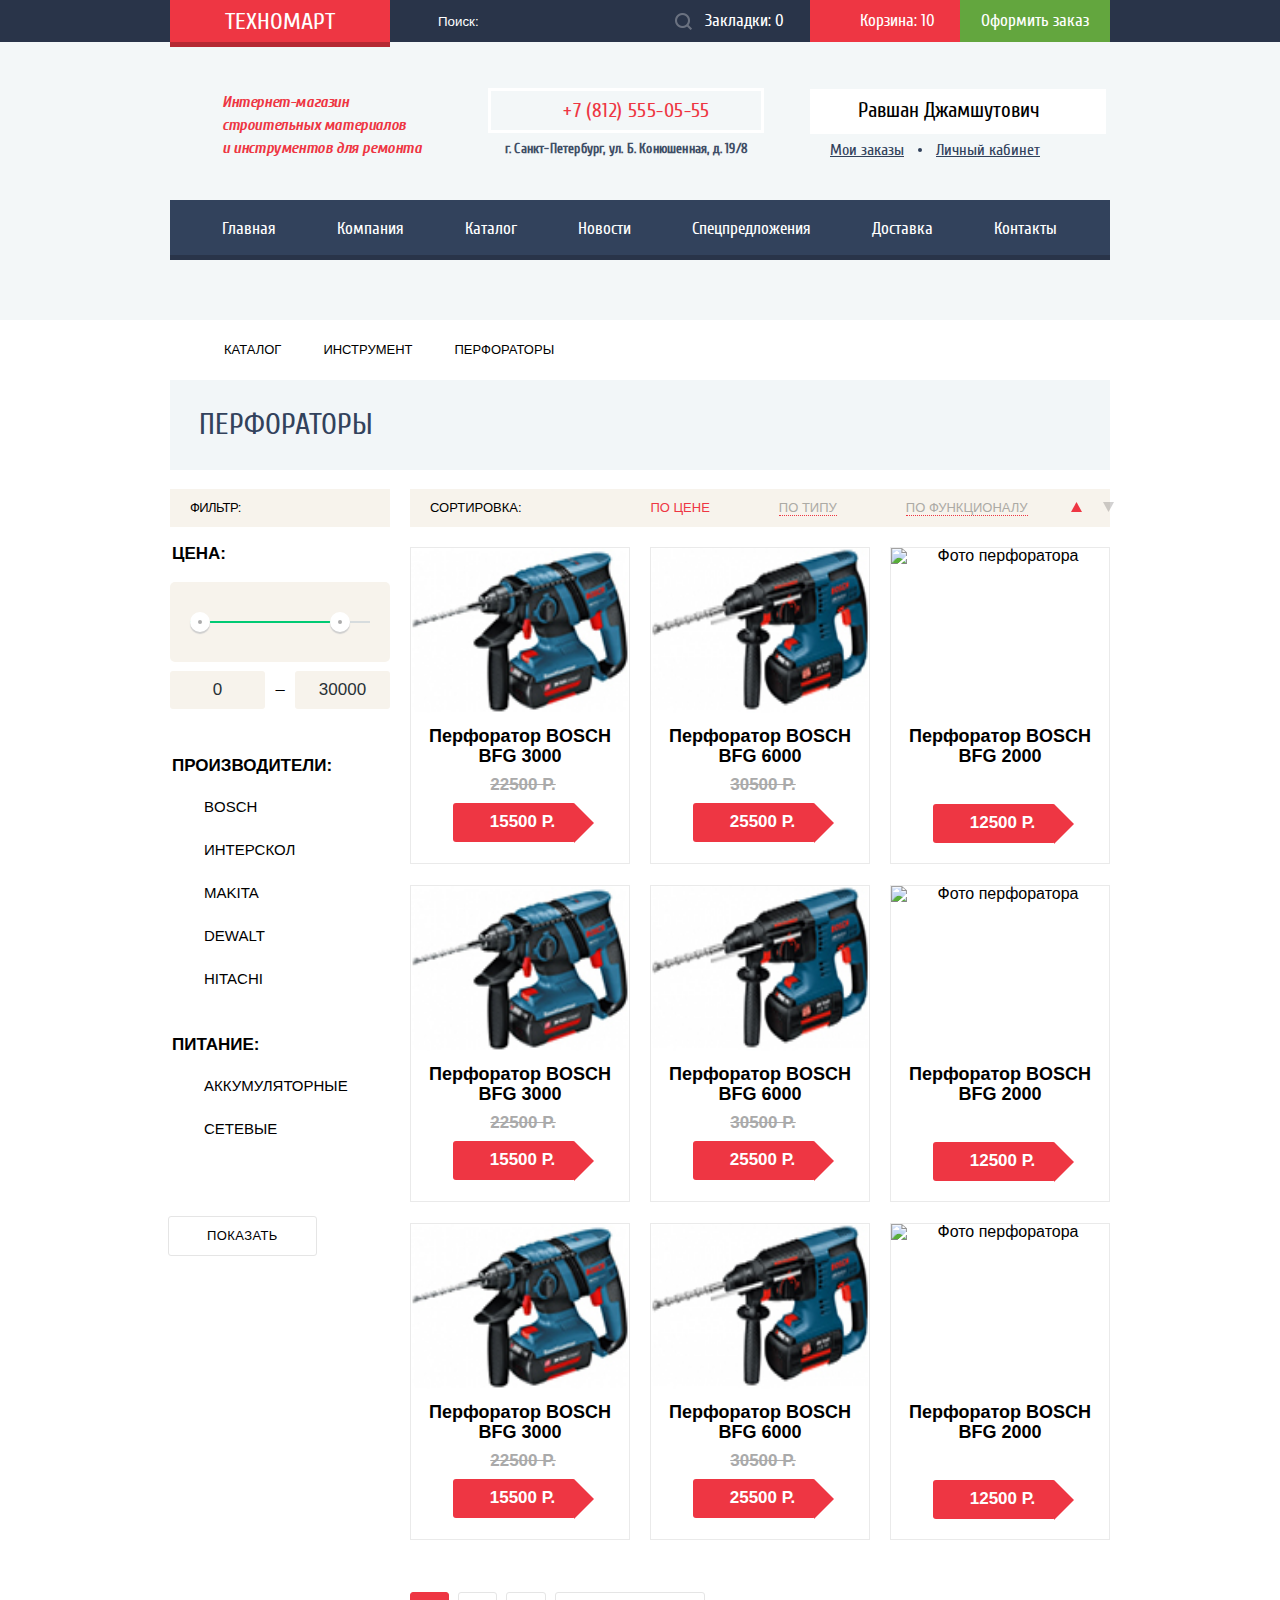
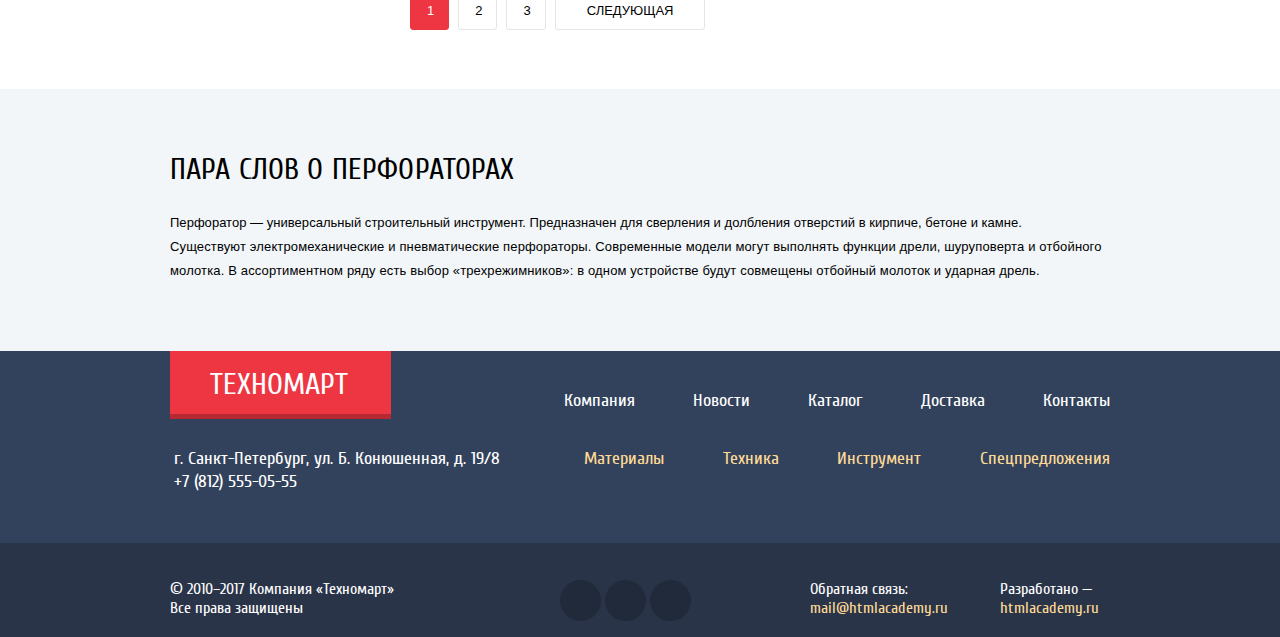
==== commit 9746cc9c: "Исправления (шрифт, ширина)" ====
--- a/catalog.html
+++ b/catalog.html
@@ -2,8 +2,8 @@
 <html lang="ru">
   <head>
     <meta charset="utf-8">
+    <meta name="format-detection" content="telephone=no">
     <title>Каталог Техномарта</title>
-    <link href="https://fonts.googleapis.com/css?family=Cuprum:400,700i|PT+Sans|PT+Sans+Narrow" rel="stylesheet">
     <link rel="stylesheet" type="text/css" href="css/normalize.css">
     <link rel="stylesheet" type="text/css" href="css/style.min.css">
   </head>
@@ -23,7 +23,7 @@
           <div class="link cart full">
             <a href="#">Корзина: 10</a>
           </div>
-          <button class="make-order">Оформить заказ</button>
+          <a class="make-order">Оформить заказ</a>
         </div> 
       </div>
       <div class="bottom-menu">
@@ -36,7 +36,7 @@
           <div class="user-navigation-login">
             <div class="user-name">
               <a class="user" href="#">Равшан Джамшутович</a>
-              <a class="logout" href="#" ></a>
+              <a class="logout" href="#" title="Выйти"></a>
             </div>
             <div class="user-links">
               <a class="my-order" href="#">Мои заказы</a> 
@@ -61,14 +61,12 @@
     </header>
     <main>   
       <div class="container"> 
-        <div class="catalog-navigation">
-          <ul>
-            <li><a class="home" href="index.html"></a></li>
-            <li><a href="catalog.html">Каталог</a></li>
-            <li><a href="#">Инструмент</a></li>
-            <li><a href="#">Перфораторы</a></li>
-          </ul>
-        </div>
+        <ul class="catalog-navigation">
+          <li><a class="home" href="index.html"></a></li>
+          <li><a href="catalog.html">Каталог</a></li>
+          <li><a href="#">Инструмент</a></li>
+          <li>Перфораторы</li>
+        </ul>
         <div class="catalog-current-page">
           <h2>Перфораторы</h2>
         </div>
@@ -140,127 +138,124 @@
                 <li><a href="#">По цене</a></li>
                 <li><a href="#">По типу</a></li>
                 <li><a href="#">По функционалу</a></li>
-                <li><div class="icon-up"><a href="#"><svg xmlns="http://www.w3.org/2000/svg" width="11" height="10" viewBox="0 0 11 10"><path class="up-path" fill="#231F20" d="M5.5 0L0 10h11z"/></svg></a></div></li>
-                <li><div class="icon-down"><a href="#"><svg xmlns="http://www.w3.org/2000/svg" width="11" height="10" viewBox="0 0 11 10"><path class="down-path" fill="#231F20" d="M5.5 10L0 0h11"/></svg></a></div></li>
+                <li><a class="icon-up" href="#" title="По возрастанию"><svg xmlns="http://www.w3.org/2000/svg" width="11" height="10" viewBox="0 0 11 10"><path class="up-path" fill="#231F20" d="M5.5 0L0 10h11z"/></svg></a></li>
+                <li><a class="icon-down" href="#" title="По убыванию"><svg xmlns="http://www.w3.org/2000/svg" width="11" height="10" viewBox="0 0 11 10"><path class="down-path" fill="#231F20" d="M5.5 10L0 0h11"/></svg></a></li>
               </ul>
             </div>
-            <div class="catalog-items">
-              <ul>
-                <li>
-                  <div class="item-img">
-                    <img src="img/catalog-item-1.jpg" alt="Фото перфоратора" width="129" height="92">
-                  </div>
-                  <h3>Перфоратор BOSCH BFG 3000</h3>
-                  <span class="past-price">22500 Р.</span>
-                  <span class="actual-price">15500 Р.</span>
-                  <div class="item-buttons visually-hidden">
-                    <a class="buy buy-link" href="#">Купить</a>
-                    <a class="bookmark-btn" href="#">В закладки</a>
-                  </div>              
-                </li>
-                <li>
-                  <div class="item-img">
-                    <img src="img/catalog-item-2.jpg" alt="Фото перфоратора" width="146" height="86">
-                  </div>
-                  <h3>Перфоратор BOSCH BFG 6000</h3>
-                  <span class="past-price">30500 Р.</span>
-                  <span class="actual-price">25500 Р.</span>
-                  <div class="item-buttons visually-hidden">
-                    <a class="buy buy-link" href="#">Купить</a>
-                    <a class="bookmark-btn" href="#">В закладки</a>
-                  </div>
-                </li>
-                <li class="new">
-                  <div class="item-img">
-                    <img src="img/catalog-item-1.jpg" alt="Фото перфоратора" width="129" height="92">
-                  </div>
-                  <h3 class="one-price">Перфоратор BOSCH BFG 2000</h3>
-                  <span class="actual-price">12500 Р.</span>
-                  <div class="item-buttons visually-hidden">
-                    <a class="buy buy-link" href="#">Купить</a>
-                    <a class="bookmark-btn" href="#">В закладки</a>
-                  </div>
-                </li>
-                <li>
-                  <div class="item-img">
-                    <img src="img/catalog-item-1.jpg" alt="Фото перфоратора" width="129" height="92">
-                  </div>
-                  <h3>Перфоратор BOSCH BFG 3000</h3>
-                  <span class="past-price">22500 Р.</span>
-                  <span class="actual-price">15500 Р.</span>
-                  <div class="item-buttons visually-hidden">
-                    <a class="buy buy-link" href="#">Купить</a>
-                    <a class="bookmark-btn" href="#">В закладки</a>
-                  </div>
-                </li>
-                <li class="new">
-                  <div class="item-img">
-                    <img src="img/catalog-item-2.jpg" alt="Фото перфоратора" width="146" height="86">
-                  </div>
-                  <h3>Перфоратор BOSCH BFG 6000</h3>
-                  <span class="past-price">30500 Р.</span>
-                  <span class="actual-price">25500 Р.</span>
-                  <div class="item-buttons visually-hidden">
-                    <a class="buy buy-link" href="#">Купить</a>
-                    <a class="bookmark-btn" href="#">В закладки</a>
-                  </div>
-                </li>
-                <li>
-                  <div class="item-img">
-                    <img src="img/catalog-item-1.jpg" alt="Фото перфоратора" width="129" height="92">
-                  </div>
-                  <h3 class="one-price">Перфоратор BOSCH BFG 2000</h3>
-                  <span class="actual-price">12500 Р.</span>
-                  <div class="item-buttons visually-hidden">
-                    <a class="buy buy-link" href="#">Купить</a>
-                    <a class="bookmark-btn" href="#">В закладки</a>
-                  </div>
-                </li>
-                <li class="new">
-                  <div class="item-img">
-                    <img src="img/catalog-item-1.jpg" alt="Фото перфоратора" width="129" height="92">
-                  </div>
-                  <h3>Перфоратор BOSCH BFG 3000</h3>
-                  <span class="past-price">22500 Р.</span>
-                  <span class="actual-price">15500 Р.</span>
-                  <div class="item-buttons visually-hidden">
-                    <a class="buy buy-link" href="#">Купить</a>
-                    <a class="bookmark-btn" href="#">В закладки</a>
-                  </div>
-                </li>
-                <li>
-                  <div class="item-img">
-                    <img src="img/catalog-item-2.jpg" alt="Фото перфоратора" width="146" height="86">
-                  </div>
-                  <h3>Перфоратор BOSCH BFG 6000</h3>
-                  <span class="past-price">30500 Р.</span>
-                  <span class="actual-price">25500 Р.</span>
-                  <div class="item-buttons visually-hidden">
-                    <a class="buy buy-link" href="#">Купить</a>
-                    <a class="bookmark-btn" href="#">В закладки</a>
-                  </div>
-                </li>
-                <li>
-                  <div class="item-img">
-                    <img src="img/catalog-item-1.jpg" alt="Фото перфоратора" width="129" height="92">
-                  </div>
-                  <h3 class="one-price">Перфоратор BOSCH BFG 2000</h3>
-                  <span class="actual-price">12500 Р.</span>
-                  <div class="item-buttons visually-hidden">
-                    <a class="buy buy-link" href="#">Купить</a>
-                    <a class="bookmark-btn" href="#">В закладки</a>
-                  </div>
-                </li>
-              </ul>
-            </div>
-            <div class="pages">
-              <ul>
-                <li class="current-page"><a href="#">1</a></li>
-                <li><a href="#">2</a></li>
-                <li><a href="#">3</a></li>
-                <li class="next-page"><a href="#">Следующая</a></li>
-              </ul>    
-            </div>    
+            
+            <ul class="catalog-items">
+              <li>
+                <div class="item-img">
+                  <img src="img/catalog-item-1.jpg" alt="Фото перфоратора" width="218" height="165">
+                </div>
+                <h3>Перфоратор BOSCH BFG 3000</h3>
+                <span class="past-price">22500 Р.</span>
+                <span class="actual-price">15500 Р.</span>
+                <div class="item-buttons visually-hidden">
+                  <a class="buy buy-link" href="#">Купить</a>
+                  <a class="bookmark-btn" href="#">В закладки</a>
+                </div>              
+              </li>
+              <li>
+                <div class="item-img">
+                  <img src="img/catalog-item-2.jpg" alt="Фото перфоратора" width="218" height="165">
+                </div>
+                <h3>Перфоратор BOSCH BFG 6000</h3>
+                <span class="past-price">30500 Р.</span>
+                <span class="actual-price">25500 Р.</span>
+                <div class="item-buttons visually-hidden">
+                  <a class="buy buy-link" href="#">Купить</a>
+                  <a class="bookmark-btn" href="#">В закладки</a>
+                </div>
+              </li>
+              <li class="new">
+                <div class="item-img">
+                  <img src="img/catalog-item-3.jpg" alt="Фото перфоратора" width="218" height="165">
+                </div>
+                <h3 class="one-price">Перфоратор BOSCH BFG 2000</h3>
+                <span class="actual-price">12500 Р.</span>
+                <div class="item-buttons visually-hidden">
+                  <a class="buy buy-link" href="#">Купить</a>
+                  <a class="bookmark-btn" href="#">В закладки</a>
+                </div>
+              </li>
+              <li>
+                <div class="item-img">
+                  <img src="img/catalog-item-1.jpg" alt="Фото перфоратора" width="218" height="165">
+                </div>
+                <h3>Перфоратор BOSCH BFG 3000</h3>
+                <span class="past-price">22500 Р.</span>
+                <span class="actual-price">15500 Р.</span>
+                <div class="item-buttons visually-hidden">
+                  <a class="buy buy-link" href="#">Купить</a>
+                  <a class="bookmark-btn" href="#">В закладки</a>
+                </div>
+              </li>
+              <li class="new">
+                <div class="item-img">
+                  <img src="img/catalog-item-2.jpg" alt="Фото перфоратора" width="218" height="165">
+                </div>
+                <h3>Перфоратор BOSCH BFG 6000</h3>
+                <span class="past-price">30500 Р.</span>
+                <span class="actual-price">25500 Р.</span>
+                <div class="item-buttons visually-hidden">
+                  <a class="buy buy-link" href="#">Купить</a>
+                  <a class="bookmark-btn" href="#">В закладки</a>
+                </div>
+              </li>
+              <li>
+                <div class="item-img">
+                  <img src="img/catalog-item-3.jpg" alt="Фото перфоратора" width="218" height="165">
+                </div>
+                <h3 class="one-price">Перфоратор BOSCH BFG 2000</h3>
+                <span class="actual-price">12500 Р.</span>
+                <div class="item-buttons visually-hidden">
+                  <a class="buy buy-link" href="#">Купить</a>
+                  <a class="bookmark-btn" href="#">В закладки</a>
+                </div>
+              </li>
+              <li class="new">
+                <div class="item-img">
+                  <img src="img/catalog-item-1.jpg" alt="Фото перфоратора" width="218" height="165">
+                </div>
+                <h3>Перфоратор BOSCH BFG 3000</h3>
+                <span class="past-price">22500 Р.</span>
+                <span class="actual-price">15500 Р.</span>
+                <div class="item-buttons visually-hidden">
+                  <a class="buy buy-link" href="#">Купить</a>
+                  <a class="bookmark-btn" href="#">В закладки</a>
+                </div>
+              </li>
+              <li>
+                <div class="item-img">
+                  <img src="img/catalog-item-2.jpg" alt="Фото перфоратора" width="218" height="165">
+                </div>
+                <h3>Перфоратор BOSCH BFG 6000</h3>
+                <span class="past-price">30500 Р.</span>
+                <span class="actual-price">25500 Р.</span>
+                <div class="item-buttons visually-hidden">
+                  <a class="buy buy-link" href="#">Купить</a>
+                  <a class="bookmark-btn" href="#">В закладки</a>
+                </div>
+              </li>
+              <li>
+                <div class="item-img">
+                  <img src="img/catalog-item-3.jpg" alt="Фото перфоратора" width="218" height="165">
+                </div>
+                <h3 class="one-price">Перфоратор BOSCH BFG 2000</h3>
+                <span class="actual-price">12500 Р.</span>
+                <div class="item-buttons visually-hidden">
+                  <a class="buy buy-link" href="#">Купить</a>
+                  <a class="bookmark-btn" href="#">В закладки</a>
+                </div>
+              </li>
+            </ul>
+            <ul class="pages">
+              <li class="current-page"><a href="#">1</a></li>
+              <li><a href="#">2</a></li>
+              <li><a href="#">3</a></li>
+              <li class="next-page"><a href="#">Следующая</a></li>
+            </ul>     
           </section>
         </div>
       </div>
@@ -302,9 +297,9 @@
           Все права защищены</p>
           <div class="social">
             <ul>
-              <li><div class="vk"><a href="#">Вконтакте</a></div></li>
-              <li><div class="fb"><a href="#">Facebook</a></div></li>
-              <li><div class="insta"><a href="#">Instagram</a></div></li>
+              <li><a href="#" class="vk">Вконтакте</a></li>
+              <li><a href="#" class="fb">Facebook</a></li>
+              <li><a href="#" class="insta">Instagram</a></li>
             </ul>
           </div>
           <div class="developer">
--- a/css/style.min.css
+++ b/css/style.min.css
@@ -1 +1 @@
-body{margin:0;padding:0;min-width:1200px;font-family:"Cuprum",Arial,sans-serif;font-size:16px;line-height:16px;font-weight:400;color:#000;background-color:white}a{text-decoration:none}.visually-hidden{display:none}.container{padding:0 10px;width:940px;margin:0 auto}.main-header{background-color:#f3f7f8;display:flex;flex-direction:column}.top-menu{font-size:17px;line-height:28px;color:#fff;background-color:#293449}.top-menu .container{display:flex;flex-direction:row;justify-content:stretch;align-items:center}.top-menu a{color:#fff}.main-header-logo{display:inline-block;width:220px;font-size:24px;line-height:24px;background-color:#ee3643;text-transform:uppercase;text-align:center;position:relative;padding:0;padding-top:10px;padding-bottom:8px}.main-header-logo:hover{background-color:#ca2c37}.main-header-logo:active{background-color:#ba2732}.main-header-logo::after{width:220px;height:5px;content:"";background-color:#b52933;position:absolute;top:42px;left:0}.main-header-logo:hover::after{background-color:#9a212a}.main-header-logo:active::after{background-color:#8e1e26}.search-form{width:270px;position:relative}.search-form input{border:none;outline:none}.search-form input[type="search"]{padding:12px 0;padding-left:48px;width:222px;height:18px;background-color:#293449;box-sizing:content-box}.search-form input[type="submit"]{position:absolute;background:transparent url("../img/icon-search.png")no-repeat;background-position:15px;width:45px;height:42px;font-size:0;top:0;opacity:0.3;cursor:pointer}.search-form input::-moz-placeholder{color:#fff;opacity:1}.search-form input::-webkit-input-placeholder{color:#fff;opacity:1}.search-form input:hover,.search-form input:hover + input{background-color:#212a3a;opacity:1}.search-form input:focus{color:#000;background-color:#fff}.search-form input:focus + input{opacity:1;background:#fff url("../img/icon-search-focus.png")no-repeat;background-position:15px}.bookmark,.cart{position:relative;display:block;width:150px;height:42px}.bookmark a,.cart a{position:relative;display:inline-block;vertical-align:middle;line-height:42px;padding-left:45px;font-weight:400}.bookmark a{padding-left:45px;font-weight:400}.bookmark:hover{background-color:#212a3a}.bookmark:active{background-color:#161d29;opacity:0.6}.cart a{padding-left:50px;font-weight:400}.cart:hover{background-color:#212a3a}.cart:active{background-color:#161d29;opacity:0.6}.bookmark::before{content:"";position:absolute;top:12px;left:17px;width:14px;height:16px;background:transparent url("../img/icon-bookmark.svg")no-repeat;opacity:0.3}.bookmark:hover::before{opacity:1}.bookmark:active::before{opacity:0.5}.cart::before{content:"";position:absolute;top:12px;left:18px;width:15px;height:16px;background:transparent url("../img/icon-cart.svg")no-repeat;opacity:0.3}.cart:hover::before{opacity:1}.cart:active::before{opacity:0.5}.make-order{background-color:#63a63e;color:white;height:42px;width:150px;border:none}.make-order:hover{background-color:#5fbb2d}.make-order:active{background-color:#518534;opacity:0.5}.bottom-menu{margin-top:36px}.bottom-menu .container{display:flex;flex-direction:row;justify-content:space-between;align-items:center}.bottom-menu h1{font-style:italic;padding-left:52px;font-size:16px;line-height:23px;font-weight:700;color:#ee3643;max-width:210px;letter-spacing:-0.4px;margin-top:13px}.info{display:flex;flex-direction:column;align-items:center;margin-top:10px;width:290px}.main-header-phone{position:relative;font-size:20px;font-weight:500;color:#ee3643;border:3px solid #fff;padding-left:72px;letter-spacing:0.42px;padding-right:51px;padding-top:12px;padding-bottom:11px;cursor:pointer}.main-header-phone::before{content:"";position:absolute;top:10px;left:12px;width:19px;height:19px;background:transparent url("../img/icon-phone.svg")no-repeat}.main-header-adress{margin-top:8px;font-size:13.5px;color:#3f4e66;font-weight:700;text-align:center;letter-spacing:0.2px}.user-navigation{margin-top:-27px;padding:0;width:290px;display:flex;flex-direction:row}.login-link{background-color:white;position:relative;display:block;width:121px;height:45px;margin-left:10px}.registration-link{background-color:white;position:relative;display:block;width:150px;height:45px;margin-left:10px}.login-link a,.registration-link a{font-size:21px;line-height:45px;font-weight:400;color:black;position:relative;display:inline-block;vertical-align:middle}.login-link a{padding-left:46px}.login-link a:hover{color:#ee3643}.login-link a:active{color:#000;opacity:0.3}.registration-link a{padding-left:24px}.registration-link a:hover{color:#ee3643}.registration-link a:active{color:#000;opacity:0.3}.login-link::before{content:"";position:absolute;top:14px;left:13px;width:20px;height:17px;background:transparent url("../img/icon-login.svg")no-repeat}.login-link:hover::before{background:url("../img/icon-login.png")}.main-navigation{width:940px;background-color:#32425c;margin-top:29px;margin-bottom:60px;border-bottom:5px solid #293449}.site-navigation{margin:0;padding:0;display:flex;flex-direction:row;justify-content:center;text-align:center;list-style:none}.site-navigation li{display:inline-block;vertical-align:top}.site-navigation li a{display:block;padding:17px 31px 14px 30px;line-height:24px;font-size:17px;color:white}.site-navigation li a:hover{background-color:#293449}.site-navigation li a:active{background-color:#1d2739;opacity:0.5;box-shadow:none}.features{width:940px;margin:0 auto;display:flex;flex-direction:row;justify-content:space-between;flex-wrap:wrap;margin-top:59px}.item{width:300px;height:123px;font-size:20px;font-weight:700;color:white;margin-bottom:20px}.item h3{line-height:26px;padding-left:23px;margin-bottom:22px;font-weight:700;letter-spacing:1px}.item a{display:inline-block;margin-top:-8px;margin-left:25px;vertical-align:middle;line-height:40px;width:135px;height:38px;text-align:center;text-transform:uppercase;font-weight:400;font-size:14px;color:white;background:rgba(0,0,0,0.1);border-radius:3px}.item a:hover{background:rgba(0,0,0,0.2)}.item a:active{background:rgba(0,0,0,0.3)}.materials{background:#ffbf47 url("../img/icon-1.svg")no-repeat;background-position:213px 32px}.new{position:relative}.new::before{content:"";position:absolute;background:transparent url("../img/new_flag.png")no-repeat;width:61px;height:61px;right:-2px;z-index:100;top:-1px}.features .new::before{width:60px;height:60px;right:0;z-index:100;top:0}.instrument{background:#3bbce3 url("../img/icon-2.svg")no-repeat;background-position:197px 33px}.tech{background:#dc91d8 url("../img/icon-3.svg")no-repeat;background-position:191px 31px}.sale{background:#8ed78f url("../img/icon-4.svg")no-repeat;background-position:196px 26px}.sale h3,.delivery h3{line-height:26px;padding-left:23px;padding-top:23px;margin-bottom:20px;letter-spacing:0.8px}.delivery{background:#ffc047 url("../img/icon-5.svg")no-repeat;background-position:191px 32px;margin-top:-4px}.slider{width:620px;height:266px;margin-top:-1px;position:relative;padding-left:40px;margin-left:-40px}.slider input[type=radio]{position:absolute;opacity:0}.slider-controls{position:absolute;top:83.3%;left:50.4%;text-align:center;z-index:100}.slider-controls label{display:inline-block;width:6px;height:6px;margin:0 3px;background:white;border:2px solid white;vertical-align:top;border-radius:50%;cursor:pointer}#btn-1:checked ~ .slider-controls label[for="btn-1"],#btn-2:checked ~ .slider-controls label[for="btn-2"]{background:#ee3643}.slide1,.slide2{display:none}#btn-1:checked ~ .slides-list .slide1,#btn-2:checked ~ .slides-list .slide2{display:block}.slider-arrows{position:absolute;top:115px;z-index:100;width:620px;height:40px}.slider-arrows label{display:inline-block;width:22px;height:40px;cursor:pointer}.slider-arrows label:nth-child(1){background:transparent url("../img/icon-left.svg")no-repeat;margin-right:527px;margin-left:25px}.slider-arrows label:nth-child(2){background:transparent url("../img/icon-right.svg")no-repeat}.slide{position:absolute;width:620px;height:266px}.slide1{background-image:url("../img/slider_1.jpg");background-repeat:no-repeat}.slide2{background-image:url("../img/slider_2.jpg");background-repeat:no-repeat}.slide-content{width:520px;height:266px;margin-left:25px;margin-top:-35px}.slide-content h3{font-size:36px;font-weight:400;line-height:38px;text-transform:uppercase;color:white;letter-spacing:0.75px;padding-top:22px}.slide-content p{font-size:18px;line-height:23px;color:white;margin-top:-36px;margin-bottom:130px}.link{font-size:14px;font-weight:400;line-height:38px;text-transform:uppercase;color:white;background-color:#ee3643;border-radius:3px;min-width:195px;display:inline-block;text-align:center}.link:hover{background-color:#ca2c37}.link:active{background-color:#ba2732}.slide-content .link{margin-top:-7px}.side-items{margin-top:-23px}.section-top{background-color:#f9f5f0;width:940px;display:flex;flex-direction:row;flex-wrap:nowrap;justify-content:space-between;align-items:center;margin-top:33px}.section-top h2{font-size:30px;line-height:41px;padding-left:29px;font-weight:400;text-transform:uppercase;color:#32425c}.section-top .link{margin-right:24px;margin-top:-3px;min-width:253px}.popular{width:940px;margin:0 auto}.popular ul{list-style:none;display:flex;flex-direction:row;justify-content:space-between;padding-left:0;margin-top:18px}.popular ul li{font-family:"PT Sans",Arial,sans-serif;border:1px solid #eaeaea;width:218px;display:flex;flex-direction:column;justify-content:flex-end;align-items:center;text-align:center;position:relative}.new-drill h3{padding-bottom:40px}.item-img{display:flex;justify-content:center;align-items:center;margin:0 auto;padding-left:16px;padding-right:16px;min-width:190px;height:170px}.popular ul li h3{font-size:18px;font-weight:700;line-height:20px;padding-left:16px;padding-right:16px;padding-top:9px;color:black;margin:0 auto}.actual-price{position:relative;display:inline-block;min-width:80px;left:-6px;padding:9px 13px 10px 30px;margin-bottom:20px;font-size:17px;font-weight:700;line-height:20px;color:white;background-color:#ee3643;border-radius:3px;margin-top:-3px}.actual-price::after{position:absolute;content:"";border:20px solid #fff;border-left-color:#ee3643;width:0;height:0;top:0;right:-38px}.past-price{position:relative;display:inline-block;width:80px;margin-right:10px;margin-top:-3px;padding:12px 14px 10px 30px;font-size:17px;line-height:18px;font-weight:700;line-height:20px;color:#aaa;text-decoration:line-through}.item-buttons{display:none;font-family:"Cuprum",Arial,sans-serif;font-size:14px;line-height:16px;font-weight:400;background-color:white;text-transform:uppercase;position:absolute;padding:45px 0;width:100%;top:0;left:0}.item-buttons .buy,.item-buttons .bookmark-btn{display:block;width:135px;margin:0 auto 7px;padding:10px 0;color:white;background-color:#63a63e;border-radius:3px;text-decoration:none}.item-buttons .buy{position:relative;box-shadow:inset 0 -3px 0 0 #367315}.item-buttons .buy:hover{background-color:#5fbb2d}.item-buttons .buy:active{background-color:#518534;box-shadow:none;opacity:1}.item-buttons .buy::before{content:"";position:absolute;width:17px;height:16px;background:transparent url("../img/icon-cart.svg")no-repeat;opacity:0.3;top:10px;left:13px}.item-buttons .buy:hover::before{opacity:1}.item-buttons .bookmark-btn{width:129px;padding:7px 0;color:#32425c;background-color:white;border:3px solid #63a63e}.item-buttons .bookmark-btn:hover{border:3px solid #32425c}.item-buttons .bookmark-btn:active{opacity:0.3}.popular ul li:hover .item-buttons{display:block}.popular ul li:hover{border:1px solid #ffffff;box-shadow:0 10px 25px 0 rgba(41,52,73,0.5)}.buy{color:white;background-color:#63a63e}.bookmark-btn{color:#32425c;background-color:white;border:2px solid #63a63e}.brands{width:940px;margin:0 auto}.brands .section-top{margin-top:20px}.brands .section-top h2{padding-left:25px}.brands .section-top .link{margin-top:-1px}.brands-list{display:flex;flex-direction:row;list-style:none;flex-wrap:wrap;justify-content:space-between;padding-left:0;margin-top:19px}.brands-list li{border:1px solid #eaeaea;width:220px;height:145px;margin-bottom:16px}.brands-list li:hover{border:1px solid #ffffff;box-shadow:0 10px 25px 0 rgba(41,52,73,0.5)}.brands-list li a{width:100%;height:100%;text-align:center;display:flex;flex-direction:column;justify-content:center;align-items:center;text-align:center}.services{color:black;background-color:#f4f8fa;margin-top:69px}.services h2{padding-top:73px;padding-right:130px;font-size:30px;font-weight:400;text-transform:uppercase}.services p{padding-right:130px;padding-top:7px;font-family:"PT Sans",Arial,sans-serif;font-size:13px;line-height:24px;max-width:400px;letter-spacing:0.025px}.slider-options,.slider-content ul{list-style:none}.slider-options{width:240px;margin-top:58px;margin-right:80px;padding:0;position:relative}.slider-options::after{content:"";position:absolute;right:-1px;top:-40px;width:10px;height:272px;background:transparent url("../img/slider_shadow.png")no-repeat}.slider-options li{display:inline-block;width:240px;height:60px;vertical-align:middle;background-color:#32425c;letter-spacing:0.4px}.slider-options label{font-size:21px;font-weight:700;line-height:30px;color:white;display:block;margin:0;padding:14px 0 17px 23px;width:218px;background-color:#32425c;box-shadow:inset 0 1px 0 0 #293449;cursor:pointer}.slider-options label:hover{background-color:#293449}.slider-content-item{position:absolute;width:650px;overflow:hidden}.slider-services{padding-right:130px;display:flex;flex-direction:row;padding-bottom:87px}.slider-content-list{display:none}.slider-content{min-width:670px;padding-top:30px}.slider-content h3{font-size:36px;font-weight:400;color:#32425c;text-transform:uppercase;margin-top:34px}.slider-content p{font-family:"PT Sans",Arial,sans-serif;font-size:13px;line-height:25px;padding:0;max-width:275px;margin-top:-3px}.slider-content-1{background:transparent url("../img/delivery-background.png")no-repeat;background-position:151px 49px}.slider-content-2{background:transparent url("../img/guarantee-background.png")no-repeat;background-position:238px 11px;padding-bottom:100px;padding-top:20px}.slider-content-2 h3{margin-top:15px}.slider-content-2 p{max-width:365px}.slider-content-3{background:transparent url("../img/credit-background.png")no-repeat;background-position:165px -10px;padding-bottom:100px}#slider-content-1:checked ~ .slider-options label[for="slider-content-1"],#slider-content-2:checked ~ .slider-options label[for="slider-content-2"],#slider-content-3:checked ~ .slider-options label[for="slider-content-3"]{color:#32425c;background-color:#fff;box-shadow:none}#slider-content-1:checked ~ .slider-content .slider-content-list:nth-child(1),#slider-content-2:checked ~ .slider-content .slider-content-list:nth-child(2),#slider-content-3:checked ~ .slider-content .slider-content-list:nth-child(3){display:block}.about{width:940px;margin:0 auto;margin-top:54px;margin-bottom:67px;display:flex;flex-direction:row;list-style:none}.company{width:540px;margin-right:100px}.about-contacts{width:300px}.about h3{font-size:30px;text-transform:uppercase;color:black;letter-spacing:0.1px;font-weight:400}.about p{margin:0;padding-bottom:20px;max-width:522px;font-family:"PT Sans",Arial,sans-serif;font-size:13px;line-height:27px;letter-spacing:0.14px}.about p:nth-child(3){max-width:400px;line-height:25px;letter-spacing:0.04px}.transport-list{font-family:"Cuprum",Arial,sans-serif;font-size:18px;line-height:40px;margin:0;margin-top:-10px;list-style:none;padding-left:35.9px;letter-spacing:0.1px}.transport-list li{position:relative;margin-left:-25px}.transport-list li:before{background-color:#ee3643;content:"";display:inline-block;height:2px;position:relative;vertical-align:middle;width:25px;top:-1px;left:-10px}.company .link{text-align:center;font-size:14px;font-weight:400;text-transform:uppercase;color:white;background-color:#ee3643;margin-top:27px;min-width:220px}.company .link:hover,.about-contacts .link:hover{background-color:#ca2c37}.company .link:active,.about-contacts .link:active{background-color:#ba2732}.about-contacts{width:300px}.about-contacts h3{font-weight:400}.about-contacts p{max-width:220px;margin-bottom:10px}.map img{margin-bottom:42px}.about-contacts .link{text-align:center;font-size:14px;font-weight:400;text-transform:uppercase;color:white;background-color:#ee3643;margin-top:-6px;min-width:300px}.main-footer{margin:0 auto;margin-top:86px;color:white;background-color:#32425c;font-size:18px;line-height:20px;font-weight:400}.footer-information{padding-bottom:32px}.footer-information .container{display:flex;flex-direction:row;justify-content:center}.footer-company{width:390px;margin-top:19px}.footer-company a{font-size:30px;color:white;line-height:30px;background-color:#ee3643;text-transform:uppercase;padding-left:40px;padding-right:43px;padding-top:16px;padding-bottom:12px;border-bottom:5px solid #b52933}.footer-company a:hover{background-color:#ca2c37;border-bottom:5px solid #9a212a}.footer-company a:active{background-color:#ba2732;border-bottom:5px solid #8e1e26}.footer-company p{max-width:328px;margin-top:47px;font-size:18px;line-height:23px;margin-left:4px}.footer-navigation{width:550px;display:flex;flex-direction:column;margin-top:22px}.main-footer-navigation,.extra-footer-navigation{list-style:none;display:flex;flex-direction:row;justify-content:space-between}.main-footer-navigation{padding:0;margin-left:4px}.extra-footer-navigation{padding-left:24px;margin-top:20px}.main-footer-navigation a{color:white}.main-footer-navigation a:hover,.extra-footer-navigation a:hover{text-decoration:underline}.main-footer-navigation a:active,.extra-footer-navigation a:active{text-decoration:none;opacity:0.5}.extra-footer-navigation a{color:#ffda96}.copyright{font-size:16px;font-weight:400;color:white;background-color:#293449;padding-top:21px}.copyright .container{display:flex;flex-direction:row;justify-content:space-between}.copyright a{color:#ffda96}.copyright a:hover{text-decoration:underline}.copyright a:active{color:#e13643;text-decoration:none}.rights{width:240px;line-height:19px}.social{width:132px;margin-left:150px;margin-right:118px}.social ul{list-style:none;position:relative;display:flex;flex-direction:row;justify-content:flex-start;align-items:flex-start;padding:0}.social ul li a{width:41px;height:41px;background-color:#212a3a;border-radius:50%;margin-right:4px;color:transparent}.vk a{display:block;text-align:center;width:100%;background-image:url('../img/icon-vk.svg');background-position:center;background-repeat:no-repeat}.fb a{display:block;text-align:center;width:100%;background-image:url('../img/icon-fb.svg');background-position:center;background-repeat:no-repeat}.insta a{display:block;text-align:center;width:100%;background-image:url('../img/icon-insta.svg');background-position:center;background-repeat:no-repeat}.social ul li a:hover{background-color:#ee3643}.social ul li div a:active{background-color:#ee3643;color:transparent}.developer{width:300px;display:flex;flex-direction:row}.developer p{max-width:140px;padding-right:52px;line-height:19px}.feedback-form{background-color:#f4f4f4}.login-form,.letter-form{background-color:white;font-size:18px;font-weight:700}.button{font-size:14px;font-weight:400;line-height:16px;text-transform:uppercase;color:white;background-color:#ee3643}.full{text-transform:capitalize;font-size:17px;padding:0;border-radius:0;min-width:100px}.top-menu .container .full a{padding-left:24px}.user-navigation-login{padding:0;width:290px;display:flex;flex-direction:column;margin-top:-10px}.user-name{display:flex;flex-direction:row;width:300px;margin-left:-10px;margin-top:8px}.user-name .user{position:relative;padding-left:48px;font-size:21px;line-height:21px;font-weight:400;color:black;background-color:white;padding-top:11px;padding-bottom:10px}.user::before{content:"";position:absolute;background:url(../img/icon-user.svg)no-repeat;width:20px;height:18px;top:11px;left:14px}.user:active{color:#b2b2b2}.user:hover::before{background:url(../img/icon-user.png)no-repeat}.logout{position:relative;display:inline-block;width:66px;height:45px;background-color:white}.logout::after{content:"";position:absolute;background:url("../img/icon-logout.svg")no-repeat;width:21px;height:17px;left:36px;top:13px}.logout:hover::after{background:none;background:url("../img/icon-logout.png")no-repeat}.user-links{display:flex;padding-top:8px;flex-direction:row;justify-content:space-between;width:220px}.user-links div{width:10px;height:10px}.user-links a{font-size:16px;color:#32425c;text-decoration:underline;background-color:inherit;padding-left:10px}.user-links a:hover{color:#ee3643}.user-links a:active{color:#b7bfc8}.my-order{position:relative}.my-order::after{content:"";position:absolute;background-color:#32425c;width:4px;height:4px;border-radius:50%;top:6px;left:98px}.catalog-navigation{width:940px;margin:0 auto}.catalog-navigation ul{display:flex;flex-direction:row;list-style:none;padding:0;margin-top:21px;position:relative}.catalog-navigation ul li{margin-right:42px;position:relative;display:inline-block}.catalog-navigation ul li:nth-of-type(1){margin-right:40px}.home{display:inline-block;width:14px;height:13px}.catalog-navigation ul:before{content:"";position:absolute;background:url("../img/icon-home.svg")no-repeat;width:14px;height:13px;top:2px;left:-2px;cursor:pointer;z-index:0}.catalog-navigation ul li::before{content:"";position:absolute;background:url("../img/icon-right-small.svg")no-repeat;width:7px;height:14px;top:2px;left:-25px}.catalog-navigation ul li:first-child::before{display:none}.catalog-navigation a{font-family:"PT Sans",Arial,sans-serif;font-size:13px;color:black;text-transform:uppercase}.catalog-current-page{width:940px;margin:0 auto;font-size:30px;font-weight:400;text-transform:uppercase;background-color:#f2f6f8}.catalog-current-page h2{margin-top:21px;font-size:30px;line-height:90px;padding-left:29px;font-weight:400;text-transform:uppercase;color:#32425c;letter-spacing:0.03px;margin-bottom:19px}.catalog-page{width:940px;margin:0 auto;display:flex;flex-direction:row}.filters{width:220px;margin-right:20px}.filters form{max-width:220px;margin-left:-2px}.filters fieldset{border:none;padding-left:0}.price-filter{padding-left:0;padding-right:0}.price-filter legend{padding-top:6px}.range-filter{width:220px;margin:15px auto;margin-bottom:39px}.range-controls{position:relative;height:41px;padding-top:39px;padding-right:20px;padding-left:20px;margin-bottom:9px;border-radius:5px;background:#f7f3ec}.range-controls .scale{height:2px;background:#d7dcde}.range-controls .bar{width:80%;height:2px;background:#00ca74}.range-controls .toggle{position:absolute;top:30px;left:0;width:4px;height:4px;cursor:pointer;border:8px solid #fff;border-radius:50%;background:#ababab;-webkit-box-shadow:0 2px 1px 0 #cfcfcf;box-shadow:0 2px 1px 0 #cfcfcf}.range-controls .toggle-min{left:20px}.range-controls .toggle-max{left:160px}.price-controls{font-size:0;max-width:220px}.price-controls label{font-size:16px;text-transform:uppercase;display:inline-block;width:50%}.min-price{position:relative}.min-price::after{content:"—";position:absolute;left:105px;top:11px}.max-price{text-align:right}.price-controls input{font-size:17px;width:75px;padding:10px;text-align:center;color:#283136;border:none;border-radius:3px;background:#f1f1f1;font-size:17px;line-height:18px}.filter-button{display:inline-block;text-align:center;text-transform:uppercase;border:1px solid #e5e5e5;border-radius:3px;vertical-align:top;margin-top:30px;letter-spacing:0.5px;padding:11px 38px;cursor:pointer}.filters h3{font-family:"PT Sans",Arial,sans-serif;font-size:13px;font-weight:400;color:black;text-transform:uppercase;background-color:#f7f3ec;line-height:38px;padding-left:20px;margin-top:0}.price-controls label input{font-family:"PT Sans",Arial,sans-serif;font-size:17px;background-color:#f7f3ec}.price-filter legend,.brand-filter legend,.type-filter legend{font-family:"PT Sans",Arial,sans-serif;font-size:17px;color:black;text-transform:uppercase;font-weight:700}.brand-filter label,.type-filter label{font-family:"PT Sans",Arial,sans-serif;font-size:15px;line-height:20px;color:black;text-transform:uppercase;padding-left:0}.filter-button{font-family:"PT Sans",Arial,sans-serif;font-size:13px;color:black;background-color:white}.brand-filter ul,.type-filter ul{list-style:none;padding-left:0}input[type="checkbox"]{display:none}input[type="checkbox"] + label{display:block;padding-left:34px;padding-bottom:18px;line-height:22px;position:relative;cursor:pointer}input[type="checkbox"] + label::before{content:"";position:absolute;top:-1px;left:0;width:26px;height:25px;background-image:url("../img/checkbox-off.svg");background-repeat:no-repeat;cursor:pointer;opacity:0.7}input[type="checkbox"]:checked + label::before{background:url("../img/checkbox-on.svg")no-repeat;opacity:0.7}input[type="checkbox"] + label:hover{opacity:1}input[type="checkbox"]:disabled + label{opacity:0.3}input[type="radio"]{display:none}input[type="radio"] + label{display:block;padding-left:34px;padding-bottom:18px;line-height:22px;position:relative;cursor:pointer}input[type="radio"] + label::before{content:"";position:absolute;top:-1px;left:0;width:25px;height:25px;background-image:url("../img/radio-off.svg");background-repeat:no-repeat;cursor:pointer;opacity:0.7}input[type="radio"]:checked + label::before{background:url("../img/radio-on.svg")no-repeat;opacity:0.7}input[type="radio"] + label:hover{opacity:1}input[type="radio"]:disabled + label{opacity:0.3}.sort{width:700px;display:flex;flex-direction:column;margin-top:0}.sort-list{font-family:"PT Sans",Arial,sans-serif;font-size:13px;font-weight:400;color:black;text-transform:uppercase;background-color:#f7f3ec;display:flex;flex-direction:row;justify-content:flex-start;line-height:12px}.sort-list ul{list-style:none;display:flex;flex-direction:row;justify-content:flex-start;width:530px}.sort-list ul li:nth-of-type(1)a{margin-left:25px}.sort-list ul li:nth-of-type(3)a{margin-right:39px}.sort-list h3{font-size:13px;font-weight:400;width:170px;padding-left:20px}.sort-list a{color:#acaaa5;border-bottom:1px dotted #ee3643;margin-right:69px}.sort-list a:hover{color:black;border-bottom:1px solid #ee3643}.sort-list a:active{color:#ee3643;border-bottom:none}.sort-list li .icon-up a,.sort-list li .icon-down a{width:11px;height:11px;display:block;opacity:0.2;margin-left:3px;margin-right:-10px;border-bottom:none}.sort-list li .icon-up a:hover,.sort-list li .icon-down a:hover{opacity:1}.sort-list li .icon-up a:active .up-path{opacity:1;fill:#ee3643}.sort-list li .icon-down a:active .down-path{opacity:1;fill:#ee3643}.icon-up,.icon-down{width:11px;height:11px}.icon-up{margin-right:19px;margin-left:3px}.icon-up a{text-align:center;display:block;width:100%;margin-right:20px}.icon-down a{text-align:center;display:block;width:100%}.catalog-items{margin:0 auto;width:700px}.catalog-items ul{list-style:none;display:flex;flex-direction:row;flex-wrap:wrap;justify-content:space-between;padding-left:0;margin-top:20px}.catalog-items ul li{font-family:"PT Sans",Arial,sans-serif;border:1px solid #eaeaea;width:218px;display:flex;flex-direction:column;justify-content:flex-end;align-items:center;text-align:center;margin-bottom:20px;position:relative}.catalog-items ul li:hover .item-buttons{display:block}.catalog-items ul li:hover{border:1px solid #ffffff;box-shadow:0 10px 25px 0 rgba(41,52,73,0.5)}.one-price{padding-bottom:40px}.catalog-items ul li h3{font-size:18px;font-weight:700;line-height:20px;padding-left:16px;padding-right:16px;padding-top:10px;color:black;margin:0 auto}.pages{width:700px;margin-top:-30px}.pages ul{list-style:none;display:flex;flex-direction:row;justify-content:flex-start;padding:0}.pages ul li{margin-right:9px;margin-top:30px;height:38px}.pages a{padding:10px 14px 10px 16px;display:inline-block;font-family:"PT Sans",Arial,sans-serif;font-size:13px;text-transform:uppercase;color:#000;vertical-align:middle;border:1px solid #e5e5e5;border-radius:3px}.pages ul li a:hover{border:1px solid #bdc6ca}.pages ul li a:active{border:1px solid #ee3643}.pages ul .current-page a{background-color:#ee3643;border:1px solid #ee3643}.current-page a{color:white}.pages ul .current-page a:hover,.pages ul .current-page a:active{border:1px solid #ee3643}.pages ul .next-page a{padding:10px 31px 10px 31px}.about-type{margin-top:43px;padding-bottom:68px;color:black;background-color:#f2f6f8}.about-type h2{padding-top:73px;font-weight:400;font-family:"Cuprum",Arial,sans-serif;font-size:30px;text-transform:uppercase;letter-spacing:0.15px}.about-type p{padding-top:8px;font-family:"PT Sans",Arial,sans-serif;font-size:13px;line-height:24px;max-width:940px;letter-spacing:0.02px;margin-bottom:0}.about-type p:nth-child(3){letter-spacing:0.14px;margin-top:-8px}.main-footer-catalog{margin-top:0}.modal{position:fixed;color:#000;background-color:white;-webkit-box-shadow:-2px 1px 26px 3px rgba(0,0,0,0.75);box-shadow:-2px 1px 26px 3px rgba(0,0,0,0.75);display:none;z-index:1000;margin-left:33%;margin-right:33%}.modal-feedback{top:327px;width:620px;height:430px}.feedback-top{width:620px;height:7px;background-color:#ff5357;margin-bottom:47px}.login-form{display:flex;flex-direction:row}.login-form div,.letter-form{display:flex;flex-direction:column}.login-form,.letter-form{margin-left:80px}.login-form div{margin-right:20px}.login-form div label,.letter-form label{margin-bottom:11px;font-weight:400}.login-form div input{width:188px;font-size:13px;line-height:18px;padding:7px 13px 9px;font-family:"PT Sans","Arial",sans-serif;color:#a9a9a9;border:2px solid #dee3e4;border-radius:3px;outline:none;margin-bottom:22px}.letter-form textarea{width:440px;height:105px;font-size:13px;line-height:28px;padding-left:12px;font-family:"PT Sans","Arial",sans-serif;color:#a9a9a9;border:2px solid #dee3e4;border-radius:3px;outline:none}.login-form div input:hover,.letter-form textarea:hover{border:2px solid #b5b5b5}.login-form div input:active,.letter-form textarea:active{border:2px solid #ee3643}.submit-form{background-color:#f1f1f1;height:112px;margin-top:35px;display:flex;justify-content:center;align-items:center}.submit-form input{padding:12px 198px 10px;margin-top:5px;outline:none;border:none;cursor:pointer}.modal-close{position:absolute;top:14px;right:24px;font-size:0;background-color:transparent;border:0;cursor:pointer;opacity:0.3;width:25px;height:25px}.modal-close:hover{opacity:1}.modal-close::before,.modal-close::after{content:"";position:absolute;top:10px;left:2px;width:25px;height:4px;background-color:red}.modal-close::before{-webkit-transform:rotate(45deg);-ms-transform:rotate(45deg);transform:rotate(45deg)}.modal-close::after{-webkit-transform:rotate(-45deg);-ms-transform:rotate(-45deg);transform:rotate(-45deg)}.modal-map{top:327px;width:940px;height:446px;background:url(../img/full_map.png);box-shadow:0 0 14.72px 1.28px rgba(47,42,43,0.5);margin-left:25%}.modal-cart{background-color:white;top:411px;width:620px}.modal-cart h2{background-color:white;font-size:30px;color:black;margin-left:80px;margin-right:125px;display:flex;justify-content:space-between;align-items:center;margin-bottom:50px}.modal-cart-buttons{background-color:#f1f1f1;height:112px;margin-top:35px;padding-left:80px;display:flex;align-items:center}.modal-cart a{text-transform:uppercase;font-size:14px;background-color:white;color:black;font-weight:700}.modal-cart-buttons a{min-width:220px}.modal-cart-buttons .btn-order{margin-right:20px;background-color:#ee3643;color:white}@keyframes bounce{0%{transform:translateY(-2000px)}70%{transform:translateY(30px)}90%{transform:translateY(-10px)}100%{transform:translateY(0)}}@keyframes shake{0%,100%{transform:translateX(0)}10%,30%,50%,70%,90%{transform:translateX(-10px)}20%,40%,60%,80%{transform:translateX(10px)}}.modal-show{display:block;animation:bounce 0.6s}.modal-error{animation:shake 0.6s}+@font-face{font-family:"Cuprum";src:url(../fonts/Cuprum/Cuprum-Regular.ttf)}@font-face{font-family:"Cuprum Bold Italic";src:url(../fonts/Cuprum/Cuprum-BoldItalic.ttf)}@font-face{font-family:"PT Sans";src:url(../fonts/PT_Sans/PT_Sans-Web-Regular.ttf)}body{margin:0;padding:0;min-width:940px;font-family:"Cuprum",Arial,sans-serif;font-size:16px;line-height:16px;font-weight:400;color:#000;background-color:#fff}a:active,a:hover,a{text-decoration:none;color:#000}.visually-hidden{display:none}.container{width:940px;margin:0 auto}.main-header{background-color:#f3f7f8;display:-webkit-box;display:-ms-flexbox;display:flex;-webkit-box-orient:vertical;-webkit-box-direction:normal;-ms-flex-direction:column;flex-direction:column}.top-menu{font-size:17px;line-height:28px;color:#fff;background-color:#293449}.top-menu .container{display:-webkit-box;display:-ms-flexbox;display:flex;-webkit-box-orient:horizontal;-webkit-box-direction:normal;-ms-flex-direction:row;flex-direction:row;-webkit-box-pack:stretch;-ms-flex-pack:stretch;justify-content:stretch;-webkit-box-align:center;-ms-flex-align:center;align-items:center}.top-menu a{color:#fff}.main-header-logo{display:inline-block;width:220px;font-size:24px;line-height:24px;background-color:#ee3643;text-transform:uppercase;text-align:center;position:relative;padding:0;padding-top:10px;padding-bottom:8px}.main-header-logo::after{width:220px;height:5px;content:"";background-color:#b52933;position:absolute;top:42px;left:0}.search-form{width:270px;position:relative}.search-form input{border:none;outline:none}.search-form input[type="search"]{padding:12px 0;padding-left:48px;width:222px;height:18px;background-color:#293449;-webkit-box-sizing:content-box;box-sizing:content-box}.search-form input[type="submit"]{position:absolute;background:transparent url(../img/icon-search.png) no-repeat;background-position:15px;width:45px;height:42px;font-size:0;top:0;opacity:.3;cursor:pointer}.search-form input::-moz-placeholder{color:#fff;opacity:1}.search-form input::-webkit-input-placeholder{color:#fff;opacity:1}.search-form input[type="submit"]:hover{background-color:transparent;opacity:.3}.search-form input:hover,.search-form input:hover + input{background-color:#212a3a;opacity:1}.search-form input:focus{background-color:#fff}.search-form input:focus + input{opacity:1;background:#fff url(../img/icon-search-focus.png) no-repeat;background-position:15px}.bookmark,.cart{position:relative;display:block;width:150px;height:42px}.bookmark a,.cart a{position:relative;display:inline-block;vertical-align:middle;line-height:42px;padding-left:45px;font-weight:400}.bookmark a{padding-left:45px;font-weight:400}.bookmark:hover{background-color:#212a3a}.bookmark:active{background-color:#161d29;opacity:.6}.cart a{padding-left:50px;font-weight:400}.cart:hover{background-color:#212a3a}.cart:active{background-color:#161d29;opacity:.6}.bookmark::before{content:"";position:absolute;top:12px;left:17px;width:14px;height:16px;background:transparent url(../img/icon-bookmark.svg) no-repeat;opacity:.3}.bookmark:hover::before{opacity:1}.bookmark:active::before{opacity:.5}.cart::before{content:"";position:absolute;top:12px;left:18px;width:15px;height:16px;background:transparent url(../img/icon-cart.svg) no-repeat;opacity:.3}.cart:hover::before{opacity:1}.cart:active::before{opacity:.5}.make-order{background-color:#63a63e;color:#fff;height:42px;width:150px;border:none;text-align:center;line-height:41px;cursor:pointer}.make-order:hover{background-color:#5fbb2d}.make-order:active{background-color:#518534;opacity:.5}.bottom-menu{margin-top:36px}.bottom-menu .container{display:-webkit-box;display:-ms-flexbox;display:flex;-webkit-box-orient:horizontal;-webkit-box-direction:normal;-ms-flex-direction:row;flex-direction:row;-webkit-box-pack:justify;-ms-flex-pack:justify;justify-content:space-between;-webkit-box-align:center;-ms-flex-align:center;align-items:center}.bottom-menu h1{font-family:"Cuprum Bold Italic",Arial,sans-serif;padding-left:52px;font-size:16px;line-height:23px;color:#ee3643;max-width:210px;letter-spacing:-.4px;margin-top:13px}.info{display:-webkit-box;display:-ms-flexbox;display:flex;-webkit-box-orient:vertical;-webkit-box-direction:normal;-ms-flex-direction:column;flex-direction:column;-webkit-box-align:center;-ms-flex-align:center;align-items:center;margin-top:10px;width:290px}.main-header-phone{position:relative;font-size:20px;font-weight:500;color:#ee3643;border:3px solid #fff;letter-spacing:.42px;cursor:pointer;padding:12px 51px 11px 72px}.main-header-phone::before{content:"";position:absolute;top:10px;left:12px;width:19px;height:19px;background:transparent url(../img/icon-phone.svg) no-repeat}.main-header-adress{margin-top:8px;font-size:13.5px;color:#3f4e66;font-weight:700;text-align:center;letter-spacing:.2px}.user-navigation{margin-top:-27px;padding:0;width:290px;display:-webkit-box;display:-ms-flexbox;display:flex;-webkit-box-orient:horizontal;-webkit-box-direction:normal;-ms-flex-direction:row;flex-direction:row}.login-link{background-color:#fff;position:relative;display:block;width:121px;height:45px;margin-left:10px}.registration-link{background-color:#fff;position:relative;display:block;width:150px;height:45px;margin-left:10px}.login-link a,.registration-link a{font-size:21px;line-height:45px;font-weight:400;color:#000;position:relative;display:inline-block;vertical-align:middle}.login-link a{padding-left:46px}.login-link a:hover{color:#ee3643}.login-link a:active{color:#000;opacity:.3}.registration-link a{padding-left:24px}.registration-link a:hover{color:#ee3643}.registration-link a:active{color:#000;opacity:.3}.login-link::before{content:"";position:absolute;top:14px;left:13px;width:20px;height:17px;background:transparent url(../img/icon-login.svg) no-repeat}.login-link:hover::before{background:url(../img/icon-login.png)}.login-link:active::before{background:url(../img/icon-login.svg)}.main-navigation{width:940px;background-color:#32425c;margin-top:29px;margin-bottom:60px;border-bottom:5px solid #293449}.site-navigation{margin:0;padding:0;display:-webkit-box;display:-ms-flexbox;display:flex;-webkit-box-orient:horizontal;-webkit-box-direction:normal;-ms-flex-direction:row;flex-direction:row;-webkit-box-pack:center;-ms-flex-pack:center;justify-content:center;text-align:center;list-style:none}.site-navigation li{display:inline-block;vertical-align:top}.site-navigation li a{display:block;padding:17px 31px 14px 30px;line-height:24px;font-size:17px;color:#fff}.site-navigation li a:hover{background-color:#293449}.site-navigation li a:active{background-color:#1d2739;opacity:.5;-webkit-box-shadow:none;box-shadow:none}.features{width:940px;margin:0 auto;display:-webkit-box;display:-ms-flexbox;display:flex;-webkit-box-orient:horizontal;-webkit-box-direction:normal;-ms-flex-direction:row;flex-direction:row;-webkit-box-pack:justify;-ms-flex-pack:justify;justify-content:space-between;-ms-flex-wrap:wrap;flex-wrap:wrap;margin-top:59px}.item{width:300px;height:123px;font-size:20px;font-weight:700;color:#fff;margin-bottom:20px}.item h3{line-height:26px;padding-left:23px;margin-bottom:22px;font-weight:700;letter-spacing:1px}.item a{display:inline-block;margin-top:-8px;margin-left:25px;vertical-align:middle;line-height:40px;width:135px;height:38px;text-align:center;text-transform:uppercase;font-weight:400;font-size:14px;color:#fff;background:rgba(0,0,0,0.1);border-radius:3px}.item a:hover{background:rgba(0,0,0,0.2)}.item a:active{background:rgba(0,0,0,0.3)}.materials{background:#ffbf47 url(../img/icon-1.svg) no-repeat;background-position:213px 32px}.new{position:relative}.new::before{content:"";position:absolute;background:transparent url(../img/new_flag.png) no-repeat;width:61px;height:61px;right:-2px;z-index:100;top:-1px}.features .new::before{width:60px;height:60px;right:0;z-index:100;top:0}.instrument{background:#3bbce3 url(../img/icon-2.svg) no-repeat;background-position:197px 33px}.tech{background:#dc91d8 url(../img/icon-3.svg) no-repeat;background-position:191px 31px}.sale{background:#8ed78f url(../img/icon-4.svg) no-repeat;background-position:196px 26px}.sale h3,.delivery h3{line-height:26px;padding-left:23px;padding-top:23px;margin-bottom:20px;letter-spacing:.8px}.delivery{background:#ffc047 url(../img/icon-5.svg) no-repeat;background-position:191px 32px;margin-top:-4px}.slider{width:620px;position:relative;padding-left:40px;margin-left:-40px}.slider input[type=radio]{position:absolute;opacity:0}.slider-controls{position:absolute;top:83.3%;left:50.4%;text-align:center;z-index:100}.slider-controls label{display:inline-block;width:6px;height:6px;margin:0 3px;background:#fff;border:2px solid #fff;vertical-align:top;border-radius:50%;cursor:pointer}#btn-1:checked ~ .slider-controls label[for="btn-1"],#btn-2:checked ~ .slider-controls label[for="btn-2"]{background:#ee3643}.slide1,.slide2{display:none}#btn-1:checked ~ .slides-list .slide1,#btn-2:checked ~ .slides-list .slide2{display:block}.slider-arrows{position:absolute;top:115px;z-index:100;width:620px;height:40px}.slider-arrows label{display:inline-block;width:22px;height:40px;cursor:pointer}.slider-arrows label:nth-child(1){background:transparent url(../img/icon-left.svg) no-repeat;margin-right:527px;margin-left:25px}.slider-arrows label:nth-child(2){background:transparent url(../img/icon-right.svg) no-repeat}.slide{width:620px;background-color:#4c4141}.slide1{background-image:url(../img/slider_1.jpg);background-repeat:no-repeat}.slide2{background-image:url(../img/slider_2.jpg);background-repeat:no-repeat}.slide-content{width:520px;margin-left:25px;margin-top:-35px}.slide-content h3{font-size:36px;font-weight:400;line-height:38px;text-transform:uppercase;color:#fff;letter-spacing:.75px;padding-top:22px}.slide-content p{font-size:18px;line-height:23px;color:#fff;margin-top:-36px;margin-bottom:130px}.link{font-size:14px;font-weight:400;line-height:38px;text-transform:uppercase;color:#fff;background-color:#ee3643;border-radius:3px;min-width:195px;display:inline-block;text-align:center}.link:hover{background-color:#ca2c37}.link:active{background-color:#ba2732}.slide-content .link{margin-top:-7px;margin-bottom:21px}.side-items{margin-top:-23px}.section-top{background-color:#f9f5f0;width:940px;display:-webkit-box;display:-ms-flexbox;display:flex;-webkit-box-orient:horizontal;-webkit-box-direction:normal;-ms-flex-direction:row;flex-direction:row;-ms-flex-wrap:nowrap;flex-wrap:nowrap;-webkit-box-pack:justify;-ms-flex-pack:justify;justify-content:space-between;-webkit-box-align:center;-ms-flex-align:center;align-items:center;margin-top:33px}.section-top h2{font-size:30px;line-height:41px;padding-left:29px;font-weight:400;text-transform:uppercase;color:#32425c}.section-top .link{margin-right:24px;margin-top:-3px;min-width:253px}.popular{width:940px;margin:0 auto}.popular ul{list-style:none;display:-webkit-box;display:-ms-flexbox;display:flex;-webkit-box-orient:horizontal;-webkit-box-direction:normal;-ms-flex-direction:row;flex-direction:row;-webkit-box-pack:start;-ms-flex-pack:start;justify-content:flex-start;padding-left:0;margin-top:18px;-ms-flex-wrap:wrap;flex-wrap:wrap}.popular ul li{font-family:"PT Sans",Arial,sans-serif;border:1px solid #eaeaea;width:218px;display:-webkit-box;display:-ms-flexbox;display:flex;-webkit-box-orient:vertical;-webkit-box-direction:normal;-ms-flex-direction:column;flex-direction:column;-webkit-box-pack:end;-ms-flex-pack:end;justify-content:flex-end;-webkit-box-align:center;-ms-flex-align:center;align-items:center;text-align:center;position:relative;margin-bottom:3px;margin-right:20px}.popular ul li:nth-child(4n){margin-right:0}.new-drill h3{padding-bottom:40px}.item-img{display:-webkit-box;display:-ms-flexbox;display:flex;-webkit-box-pack:center;-ms-flex-pack:center;justify-content:center;-webkit-box-align:center;-ms-flex-align:center;align-items:center;margin:0 auto}.popular ul li h3{max-width:190px;font-size:18px;font-weight:700;line-height:20px;padding-left:16px;padding-right:16px;padding-top:15px;color:#000;margin:0 auto}.actual-price{position:relative;display:inline-block;min-width:80px;left:-6px;padding:9px 13px 10px 30px;margin-bottom:20px;font-size:17px;font-weight:700;line-height:20px;color:#fff;background-color:#ee3643;border-radius:3px;margin-top:-2px}.actual-price::after{position:absolute;content:"";border:20px solid #fff;border-left-color:#ee3643;width:0;height:0;top:0;right:-38px}.past-price{position:relative;display:inline-block;width:80px;margin-right:10px;margin-top:-3px;padding:12px 14px 10px 30px;font-size:17px;line-height:18px;font-weight:700;line-height:20px;color:#aaa;text-decoration:line-through}.item-buttons{display:none;font-family:"Cuprum",Arial,sans-serif;font-size:14px;line-height:16px;font-weight:400;background-color:#fff;text-transform:uppercase;position:absolute;padding:45px 0;width:100%;top:0;left:0}.item-buttons .buy,.item-buttons .bookmark-btn{display:block;width:135px;margin:0 auto 7px;padding:10px 0;color:#fff;background-color:#63a63e;border-radius:3px;text-decoration:none}.item-buttons .buy{position:relative;-webkit-box-shadow:inset 0 -3px 0 0 #367315;box-shadow:inset 0 -3px 0 0 #367315}.item-buttons .buy:hover{background-color:#5fbb2d}.item-buttons .buy:active{background-color:#518534;-webkit-box-shadow:none;box-shadow:none;opacity:1}.item-buttons .buy::before{content:"";position:absolute;width:17px;height:16px;background:transparent url(../img/icon-cart.svg) no-repeat;opacity:.3;top:10px;left:13px}.item-buttons .buy:hover::before{opacity:1}.item-buttons .bookmark-btn{width:129px;padding:7px 0;color:#32425c;background-color:#fff;border:3px solid #63a63e}.item-buttons .bookmark-btn:hover{border:3px solid #32425c}.item-buttons .bookmark-btn:active{opacity:.3}.popular ul li:hover .item-buttons{display:block}.popular ul li:hover{border:1px solid #fff;-webkit-box-shadow:0 10px 25px 0 rgba(41,52,73,0.5);box-shadow:0 10px 25px 0 rgba(41,52,73,0.5)}.buy{color:#fff;background-color:#63a63e}.bookmark-btn{color:#32425c;background-color:#fff;border:2px solid #63a63e}.brands{width:940px;margin:0 auto}.brands .section-top{margin-top:0}.brands .section-top h2{padding-left:25px}.brands .section-top .link{margin-top:-1px}.brands-list{display:-webkit-box;display:-ms-flexbox;display:flex;-webkit-box-orient:horizontal;-webkit-box-direction:normal;-ms-flex-direction:row;flex-direction:row;list-style:none;-ms-flex-wrap:wrap;flex-wrap:wrap;-webkit-box-pack:start;-ms-flex-pack:start;justify-content:flex-start;padding-left:0;margin-top:19px}.brands-list li{border:1px solid #eaeaea;width:220px;height:145px;margin-bottom:16px;margin-right:17px}.brands-list li:nth-child(4n){margin-right:0}.brands-list li:hover{border:1px solid #fff;-webkit-box-shadow:0 10px 25px 0 rgba(41,52,73,0.5);box-shadow:0 10px 25px 0 rgba(41,52,73,0.5)}.brands-list li a{width:100%;height:100%;text-align:center;display:-webkit-box;display:-ms-flexbox;display:flex;-webkit-box-orient:vertical;-webkit-box-direction:normal;-ms-flex-direction:column;flex-direction:column;-webkit-box-pack:center;-ms-flex-pack:center;justify-content:center;-webkit-box-align:center;-ms-flex-align:center;align-items:center;text-align:center}.services{color:#000;background-color:#f4f8fa;margin-top:69px}.services h2{padding-top:73px;padding-right:130px;font-size:30px;font-weight:400;text-transform:uppercase}.services p{padding-right:130px;padding-top:10px;font-family:"PT Sans",Arial,sans-serif;font-size:13px;line-height:24px;max-width:410px;letter-spacing:.05px}.slider-options,.slider-content ul{list-style:none}.slider-options{width:240px;margin-top:54px;margin-left:-40px;padding:0;position:relative}.slider-options::after{content:"";position:absolute;right:-1px;top:-40px;width:10px;height:272px;background:transparent url(../img/slider_shadow.png) no-repeat}.slider-options li{display:inline-block;width:240px;height:60px;vertical-align:middle;background-color:#32425c;letter-spacing:.4px}.slider-options label{font-size:21px;font-weight:700;line-height:30px;color:#fff;display:block;margin:0;padding:14px 0 17px 23px;width:218px;background-color:#32425c;-webkit-box-shadow:inset 0 1px 0 0 #293449;box-shadow:inset 0 1px 0 0 #293449;cursor:pointer}.slider-options label:hover{background-color:#293449}.slider-content-item{width:620px;min-height:300px;overflow:hidden}.slider-services{display:-webkit-box;display:-ms-flexbox;display:flex;-webkit-box-orient:horizontal;-webkit-box-direction:normal;-ms-flex-direction:row;flex-direction:row;-webkit-box-pack:end;-ms-flex-pack:end;justify-content:flex-end;padding-bottom:8px}.slider-content-list{display:none}.slider-content{padding-top:30px;margin-left:80px}.slider-content h3{font-size:36px;font-weight:400;color:#32425c;text-transform:uppercase;margin-top:32px;letter-spacing:.4px}.slider-content p{font-family:"PT Sans",Arial,sans-serif;font-size:13px;line-height:24px;padding:0;max-width:280px;margin-top:-1px}.slider-content-1{background:transparent url(../img/delivery-background.png) no-repeat;background-position:151px 49px}.slider-content-2{background:transparent url(../img/guarantee-background.png) no-repeat;background-position:238px 11px;padding-top:20px}.slider-content-2 h3{margin-top:15px}.slider-content-2 p{max-width:365px}.slider-content-3{background:transparent url(../img/credit-background.png) no-repeat;background-position:165px -10px}#slider-content-1:checked ~ .slider-options label[for="slider-content-1"],#slider-content-2:checked ~ .slider-options label[for="slider-content-2"],#slider-content-3:checked ~ .slider-options label[for="slider-content-3"]{color:#32425c;background-color:#fff;-webkit-box-shadow:none;box-shadow:none}#slider-content-1:checked ~ .slider-content .slider-content-list:nth-child(1),#slider-content-2:checked ~ .slider-content .slider-content-list:nth-child(2),#slider-content-3:checked ~ .slider-content .slider-content-list:nth-child(3){display:block}.about{width:940px;margin:0 auto;margin-top:55px;margin-bottom:67px;display:-webkit-box;display:-ms-flexbox;display:flex;-webkit-box-orient:horizontal;-webkit-box-direction:normal;-ms-flex-direction:row;flex-direction:row;list-style:none}.company{width:540px;margin-right:100px}.about-contacts{width:300px}.about h3{font-size:30px;text-transform:uppercase;color:#000;font-weight:400;margin-bottom:34px}.about p{margin:0;padding-bottom:24px;max-width:522px;font-family:"PT Sans",Arial,sans-serif;font-size:13px;line-height:24px;letter-spacing:.13px}.about p:nth-child(3){max-width:400px;line-height:24px;letter-spacing:.04px}.transport-list{font-family:"Cuprum",Arial,sans-serif;font-size:18px;line-height:40px;margin:0;margin-top:-13px;list-style:none;padding-left:35.9px;letter-spacing:.1px}.transport-list li{position:relative;margin-left:-25px}.transport-list li:before{background-color:#ee3643;content:"";display:inline-block;height:2px;position:relative;vertical-align:middle;width:25px;top:-1px;left:-10px}.company .link{text-align:center;font-size:14px;font-weight:400;text-transform:uppercase;color:#fff;background-color:#ee3643;margin-top:26px;min-width:220px}.company .link:hover,.about-contacts .link:hover{background-color:#ca2c37}.company .link:active,.about-contacts .link:active{background-color:#ba2732}.about-contacts{width:300px}.about-contacts h3{font-weight:400}.about-contacts p{max-width:220px;margin-bottom:7px}.map img{margin-bottom:42px}.about-contacts .link{text-align:center;font-size:14px;font-weight:400;text-transform:uppercase;color:#fff;background-color:#ee3643;margin-top:-5px;min-width:300px}.main-footer{margin:0 auto;margin-top:86px;color:#fff;background-color:#32425c;font-size:18px;line-height:20px;font-weight:400}.footer-information{padding-bottom:32px}.footer-information .container{display:-webkit-box;display:-ms-flexbox;display:flex;-webkit-box-orient:horizontal;-webkit-box-direction:normal;-ms-flex-direction:row;flex-direction:row;-webkit-box-pack:center;-ms-flex-pack:center;justify-content:center}.footer-company{width:390px;margin-top:19px}.footer-company a{font-size:30px;color:#fff;line-height:30px;background-color:#ee3643;text-transform:uppercase;border-bottom:5px solid #b52933;padding:16px 43px 12px 40px}.footer-company a:hover{background-color:#ca2c37;border-bottom:5px solid #9a212a}.footer-company a:active{background-color:#ba2732;border-bottom:5px solid #8e1e26}.footer-company p{max-width:328px;margin-top:47px;font-size:18px;line-height:23px;margin-left:4px}.footer-navigation{width:550px;display:-webkit-box;display:-ms-flexbox;display:flex;-webkit-box-orient:vertical;-webkit-box-direction:normal;-ms-flex-direction:column;flex-direction:column;margin-top:22px}.main-footer-navigation,.extra-footer-navigation{list-style:none;display:-webkit-box;display:-ms-flexbox;display:flex;-webkit-box-orient:horizontal;-webkit-box-direction:normal;-ms-flex-direction:row;flex-direction:row;-webkit-box-pack:justify;-ms-flex-pack:justify;justify-content:space-between}.main-footer-navigation{padding:0;margin-left:4px}.extra-footer-navigation{padding-left:24px;margin-top:20px}.main-footer-navigation a{color:#fff}.main-footer-navigation a:hover,.extra-footer-navigation a:hover{text-decoration:underline}.main-footer-navigation a:active,.extra-footer-navigation a:active{text-decoration:none;opacity:.5}.extra-footer-navigation a{color:#ffda96}.copyright{font-size:16px;font-weight:400;color:#fff;background-color:#293449;padding-top:21px}.copyright .container{display:-webkit-box;display:-ms-flexbox;display:flex;-webkit-box-orient:horizontal;-webkit-box-direction:normal;-ms-flex-direction:row;flex-direction:row;-webkit-box-pack:justify;-ms-flex-pack:justify;justify-content:space-between}.copyright a{color:#ffda96}.copyright a:hover{text-decoration:underline}.copyright a:active{color:#e13643;text-decoration:none}.rights{width:240px;line-height:19px}.social{width:132px;margin-left:150px;margin-right:118px}.social ul{list-style:none;position:relative;display:-webkit-box;display:-ms-flexbox;display:flex;-webkit-box-orient:horizontal;-webkit-box-direction:normal;-ms-flex-direction:row;flex-direction:row;-webkit-box-pack:start;-ms-flex-pack:start;justify-content:flex-start;-webkit-box-align:start;-ms-flex-align:start;align-items:flex-start;padding:0}.social ul li a{width:41px;height:41px;background-color:#212a3a;border-radius:50%;margin-right:4px;color:transparent}.vk{display:block;text-align:center;width:100%;background-image:url(../img/icon-vk.svg);background-position:center;background-repeat:no-repeat}.fb{display:block;text-align:center;width:100%;background-image:url(../img/icon-fb.svg);background-position:center;background-repeat:no-repeat}.insta{display:block;text-align:center;width:100%;background-image:url(../img/icon-insta.svg);background-position:center;background-repeat:no-repeat}.social ul li a:hover{background-color:#ee3643}.social ul li a:active{background-color:#ee3643;color:transparent}.developer{width:300px;display:-webkit-box;display:-ms-flexbox;display:flex;-webkit-box-orient:horizontal;-webkit-box-direction:normal;-ms-flex-direction:row;flex-direction:row}.developer p{max-width:140px;padding-right:52px;line-height:19px}.feedback-form{background-color:#f4f4f4}.login-form,.letter-form{background-color:#fff;font-size:18px;font-weight:700}.button{font-size:14px;font-weight:400;line-height:16px;text-transform:uppercase;color:#fff;background-color:#ee3643}.full{text-transform:capitalize;font-size:17px;padding:0;border-radius:0;min-width:100px}.top-menu .container .full a{padding-left:24px}.user-navigation-login{padding:0;width:290px;display:-webkit-box;display:-ms-flexbox;display:flex;-webkit-box-orient:vertical;-webkit-box-direction:normal;-ms-flex-direction:column;flex-direction:column;margin-top:-10px}.user-name{display:-webkit-box;display:-ms-flexbox;display:flex;-webkit-box-orient:horizontal;-webkit-box-direction:normal;-ms-flex-direction:row;flex-direction:row;width:300px;margin-left:-10px;margin-top:8px}.user-name .user{position:relative;padding-left:48px;font-size:21px;line-height:21px;font-weight:400;color:#000;background-color:#fff;padding-top:11px;padding-bottom:10px}.user::before{content:"";position:absolute;background:url(../img/icon-user.svg) no-repeat;width:20px;height:18px;top:11px;left:14px}.user:active{color:#b2b2b2}.user:hover::before{background:url(../img/icon-user.png) no-repeat}.user:active::before{background:url(../img/icon-user.svg) no-repeat}.logout{position:relative;display:inline-block;width:66px;height:45px;background-color:#fff}.logout::after{content:"";position:absolute;background:url(../img/icon-logout.svg) no-repeat;width:21px;height:17px;left:36px;top:13px}.logout:hover::after{background:none;background:url(../img/icon-logout.png) no-repeat}.logout:active::after{background:url(../img/icon-logout.svg) no-repeat}.user-links{display:-webkit-box;display:-ms-flexbox;display:flex;padding-top:8px;-webkit-box-orient:horizontal;-webkit-box-direction:normal;-ms-flex-direction:row;flex-direction:row;-webkit-box-pack:justify;-ms-flex-pack:justify;justify-content:space-between;width:220px}.user-links div{width:10px;height:10px}.user-links a{font-size:16px;color:#32425c;text-decoration:underline;background-color:inherit;padding-left:10px}.user-links a:hover{color:#ee3643}.user-links a:active{color:#b7bfc8}.my-order{position:relative}.my-order::after{content:"";position:absolute;background-color:#32425c;width:4px;height:4px;border-radius:50%;top:6px;left:98px}.catalog-navigation{margin:0 auto;display:-webkit-box;display:-ms-flexbox;display:flex;-webkit-box-orient:horizontal;-webkit-box-direction:normal;-ms-flex-direction:row;flex-direction:row;list-style:none;padding:0;margin-top:21px;position:relative}.catalog-navigation li{margin-right:42px;position:relative;display:inline-block;font-family:"PT Sans",Arial,sans-serif;font-size:13px;color:#000;text-transform:uppercase;line-height:18px;color:#000;text-transform:uppercase}.catalog-navigation li:nth-of-type(1){margin-right:40px}.home{display:inline-block;width:14px;height:13px}.home:before{content:"";position:absolute;background:url(../img/icon-home.svg) no-repeat;width:14px;height:13px;top:2px;left:-2px;cursor:pointer;z-index:2}.catalog-navigation li::before{content:"";position:absolute;background:url(../img/icon-right-small.svg) no-repeat;width:7px;height:14px;top:2px;left:-25px}.catalog-navigation li:first-child::before{display:none}.catalog-current-page{width:940px;margin:0 auto;font-size:30px;font-weight:400;text-transform:uppercase;background-color:#f2f6f8}.catalog-current-page h2{margin-top:21px;font-size:30px;line-height:90px;padding-left:29px;font-weight:400;text-transform:uppercase;color:#32425c;letter-spacing:.03px;margin-bottom:19px}.catalog-page{width:940px;margin:0 auto;display:-webkit-box;display:-ms-flexbox;display:flex;-webkit-box-orient:horizontal;-webkit-box-direction:normal;-ms-flex-direction:row;flex-direction:row}.filters{width:220px;margin-right:20px}.filters form{max-width:220px;margin-left:-2px}.filters fieldset{border:none;padding-left:0}.price-filter{padding-left:0;padding-right:0}.price-filter legend{padding-top:6px}.range-filter{width:220px;margin:15px auto;margin-bottom:39px}.range-controls{position:relative;height:41px;padding-top:39px;padding-right:20px;padding-left:20px;margin-bottom:9px;border-radius:5px;background:#f7f3ec}.range-controls .scale{height:2px;background:#d7dcde}.range-controls .bar{width:80%;height:2px;background:#00ca74}.range-controls .toggle{position:absolute;top:30px;left:0;width:4px;height:4px;cursor:pointer;border:8px solid #fff;border-radius:50%;background:#ababab;-webkit-box-shadow:0 2px 1px 0 #cfcfcf;box-shadow:0 2px 1px 0 #cfcfcf}.range-controls .toggle-min{left:20px}.range-controls .toggle-max{left:160px}.price-controls{font-size:0;max-width:220px}.price-controls label{font-size:16px;text-transform:uppercase;display:inline-block;width:50%}.min-price{position:relative}.min-price::after{content:"—";position:absolute;left:105px;top:11px}.max-price{text-align:right}.price-controls input{font-size:17px;width:75px;padding:10px;text-align:center;color:#283136;border:none;border-radius:3px;background:#f1f1f1;font-size:17px;line-height:18px}.filter-button{display:inline-block;text-align:center;text-transform:uppercase;border:1px solid #e5e5e5;border-radius:3px;vertical-align:top;margin-top:48px;letter-spacing:.4px;padding:11px 38px;cursor:pointer}.filters h3{font-family:"PT Sans",Arial,sans-serif;font-size:13px;font-weight:400;color:#000;text-transform:uppercase;background-color:#f7f3ec;line-height:38px;padding-left:20px;margin-top:0;letter-spacing:-.6px}.price-controls label input{font-family:"PT Sans",Arial,sans-serif;font-size:17px;background-color:#f7f3ec}.price-filter legend,.brand-filter legend,.type-filter legend{font-family:"PT Sans",Arial,sans-serif;font-size:17px;color:#000;text-transform:uppercase;font-weight:700}.brand-filter label,.type-filter label{font-family:"PT Sans",Arial,sans-serif;font-size:15px;line-height:24px;color:#000;text-transform:uppercase;padding-left:0}.filter-button{font-family:"PT Sans",Arial,sans-serif;font-size:13px;color:#000;background-color:#fff}.brand-filter ul,.type-filter ul{list-style:none;padding-left:0;margin-top:-3px}.brand-filter ul{margin-bottom:35px}input[type="checkbox"]{visibility:hidden}input[type="checkbox"] + label{display:block;padding-left:34px;padding-bottom:2px;line-height:22px;position:relative;cursor:pointer}input[type="checkbox"] + label::before{content:"";position:absolute;top:-1px;left:0;width:26px;height:25px;background-image:url(../img/checkbox-off.svg);background-repeat:no-repeat;cursor:pointer;opacity:.7}input[type="checkbox"]:checked + label::before{background:url(../img/checkbox-on.svg) no-repeat;opacity:.7}input[type="checkbox"] + label:hover,input[type="checkbox"] + label:hover::before{opacity:1}input[type="checkbox"]:disabled + label{opacity:.3}input[type="radio"]{visibility:hidden}input[type="radio"] + label{display:block;padding-left:34px;padding-bottom:2px;line-height:22px;position:relative;cursor:pointer}input[type="radio"] + label::before{content:"";position:absolute;top:-1px;left:0;width:25px;height:25px;background-image:url(../img/radio-off.svg);background-repeat:no-repeat;cursor:pointer;opacity:.7}input[type="radio"]:checked + label::before{background:url(../img/radio-on.svg) no-repeat;opacity:.7}input[type="radio"] + label:hover,input[type="radio"]:checked + label:hover::before,input[type="radio"] + label:hover::before{opacity:1}input[type="radio"]:disabled + label{opacity:.3}.sort{width:700px;display:-webkit-box;display:-ms-flexbox;display:flex;-webkit-box-orient:vertical;-webkit-box-direction:normal;-ms-flex-direction:column;flex-direction:column;margin-top:0}.sort-list{font-family:"PT Sans",Arial,sans-serif;font-size:13px;font-weight:400;color:#000;text-transform:uppercase;background-color:#f7f3ec;display:-webkit-box;display:-ms-flexbox;display:flex;-webkit-box-orient:horizontal;-webkit-box-direction:normal;-ms-flex-direction:row;flex-direction:row;-webkit-box-pack:start;-ms-flex-pack:start;justify-content:flex-start;line-height:12px}.sort-list ul{list-style:none;display:-webkit-box;display:-ms-flexbox;display:flex;-webkit-box-orient:horizontal;-webkit-box-direction:normal;-ms-flex-direction:row;flex-direction:row;-webkit-box-pack:start;-ms-flex-pack:start;justify-content:flex-start;width:530px}.sort-list ul li:nth-of-type(1) a{margin-left:25px;color:#ee3643;border-bottom:none}.sort-list ul li:nth-of-type(3) a{margin-right:34px}.sort-list h3{font-size:13px;font-weight:400;width:170px;padding-left:20px}.sort-list a{color:#acaaa5;border-bottom:1px dotted #ee3643;margin-right:69px}.sort-list a:hover{color:#000;border-bottom:1px solid #ee3643}.sort-list a:active{color:#ee3643;border-bottom:none}.sort-list li .icon-up,.sort-list li .icon-down{width:11px;height:11px;display:block;opacity:.2;margin-right:-10px;border-bottom:none}.sort-list li .icon-up:hover,.sort-list li .icon-down:hover{opacity:1}.sort-list li .icon-up .up-path{fill:#ee3643}.sort-list li .icon-down:active .down-path{opacity:1;fill:#ee3643}.icon-up,.icon-down{width:11px;text-align:center;display:block;height:11px;width:100%}.sort-list li .icon-up{margin-left:9px;margin-right:21px;opacity:1}.catalog-items{margin:0 auto;width:700px;list-style:none;display:-webkit-box;display:-ms-flexbox;display:flex;-webkit-box-orient:horizontal;-webkit-box-direction:normal;-ms-flex-direction:row;flex-direction:row;-ms-flex-wrap:wrap;flex-wrap:wrap;-webkit-box-pack:justify;-ms-flex-pack:justify;justify-content:flex-start;padding-left:0;margin-top:20px}.catalog-items li{font-family:"PT Sans",Arial,sans-serif;border:1px solid #eaeaea;width:218px;display:-webkit-box;display:-ms-flexbox;display:flex;-webkit-box-orient:vertical;-webkit-box-direction:normal;-ms-flex-direction:column;flex-direction:column;-webkit-box-pack:end;-ms-flex-pack:end;justify-content:flex-start;-webkit-box-align:center;-ms-flex-align:center;align-items:center;text-align:center;margin-bottom:20.9px;position:relative;margin-right:20px}.catalog-items li:nth-child(3n){margin-right:0}.catalog-items li:hover .item-buttons{display:block}.catalog-items li:hover{border:1px solid #fff;-webkit-box-shadow:0 10px 25px 0 rgba(41,52,73,0.5);box-shadow:0 10px 25px 0 rgba(41,52,73,0.5)}.one-price{padding-bottom:40px}.catalog-items li h3{font-size:18px;font-weight:700;line-height:20px;padding-left:16px;padding-right:16px;padding-top:13px;color:#000;margin:0 auto;max-width:190px}.pages{width:700px;margin-top:2px;list-style:none;display:-webkit-box;display:-ms-flexbox;display:flex;-webkit-box-orient:horizontal;-webkit-box-direction:normal;-ms-flex-direction:row;flex-direction:row;-webkit-box-pack:start;-ms-flex-pack:start;justify-content:flex-start;padding:0}.pages li{margin-right:9px;margin-top:30px;height:38px}.pages a{padding:10px 14px 10px 16px;display:inline-block;font-family:"PT Sans",Arial,sans-serif;font-size:13px;text-transform:uppercase;color:#000;vertical-align:middle;border:1px solid #e5e5e5;border-radius:3px}.pages li a:hover{border:1px solid #bdc6ca}.pages li a:active{border:1px solid #ee3643}.pages .current-page a{background-color:#ee3643;border:1px solid #ee3643}.current-page a{color:#fff}.pages .current-page a:hover,.pages .current-page a:active{border:1px solid #ee3643}.pages .next-page a{padding:10px 31px}.about-type{margin-top:43px;padding-bottom:68px;color:#000;background-color:#f2f6f8}.about-type h2{padding-top:73px;font-weight:400;font-family:"Cuprum",Arial,sans-serif;font-size:30px;text-transform:uppercase;letter-spacing:.15px}.about-type p{padding-top:8px;font-family:"PT Sans",Arial,sans-serif;font-size:13px;line-height:24px;max-width:940px;letter-spacing:.03px;margin-bottom:0}.about-type p:nth-child(3){letter-spacing:.14px;margin-top:-8px}.main-footer-catalog{margin-top:0}.modal{position:fixed;color:#000;background-color:#fff;-webkit-box-shadow:-2px 1px 26px 3px rgba(0,0,0,0.75);box-shadow:-2px 1px 26px 3px rgba(0,0,0,0.75);display:none;z-index:1000;top:0;right:0;bottom:0;left:0;margin:auto}.modal-feedback{width:620px;height:430px}.feedback-top{width:620px;height:7px;background-color:#ff5357;margin-bottom:47px}.login-form{display:-webkit-box;display:-ms-flexbox;display:flex;-webkit-box-orient:horizontal;-webkit-box-direction:normal;-ms-flex-direction:row;flex-direction:row}.login-form div,.letter-form{display:-webkit-box;display:-ms-flexbox;display:flex;-webkit-box-orient:vertical;-webkit-box-direction:normal;-ms-flex-direction:column;flex-direction:column}.login-form,.letter-form{margin-left:80px}.login-form div{margin-right:20px}.login-form div label,.letter-form label{margin-bottom:11px;font-weight:400}.login-form div input{width:188px;font-size:13px;line-height:18px;padding:7px 13px 9px;font-family:"PT Sans","Arial",sans-serif;color:#a9a9a9;border:2px solid #dee3e4;border-radius:3px;outline:none;margin-bottom:22px}.letter-form textarea{width:440px;height:105px;font-size:13px;line-height:28px;padding-left:12px;font-family:"PT Sans","Arial",sans-serif;color:#a9a9a9;border:2px solid #dee3e4;border-radius:3px;outline:none}.login-form div input:hover,.letter-form textarea:hover{border:2px solid #b5b5b5}.login-form div input:active,.letter-form textarea:active{border:2px solid #ee3643}.submit-form{background-color:#f1f1f1;height:112px;margin-top:35px;display:-webkit-box;display:-ms-flexbox;display:flex;-webkit-box-pack:center;-ms-flex-pack:center;justify-content:center;-webkit-box-align:center;-ms-flex-align:center;align-items:center}.submit-form input{padding:12px 198px 10px;margin-top:5px;outline:none;border:none;cursor:pointer}.modal-close{position:absolute;top:14px;right:24px;font-size:0;background-color:transparent;border:0;cursor:pointer;opacity:.3;width:25px;height:25px}.modal-close:hover{opacity:1}.modal-close::before,.modal-close::after{content:"";position:absolute;top:10px;left:2px;width:25px;height:4px;background-color:red}.modal-close::before{-webkit-transform:rotate(45deg);-ms-transform:rotate(45deg);transform:rotate(45deg)}.modal-close::after{-webkit-transform:rotate(-45deg);-ms-transform:rotate(-45deg);transform:rotate(-45deg)}.modal-map{width:940px;height:446px;background:url(../img/full_map.png);-webkit-box-shadow:0 0 14.72px 1.28px rgba(47,42,43,0.5);box-shadow:0 0 14.72px 1.28px rgba(47,42,43,0.5)}.modal-cart{background-color:#fff;width:620px;height:282px}.modal-cart h2{background-color:#fff;font-size:30px;color:#000;margin-left:80px;margin-right:125px;display:-webkit-box;display:-ms-flexbox;display:flex;-webkit-box-pack:justify;-ms-flex-pack:justify;justify-content:space-between;-webkit-box-align:center;-ms-flex-align:center;align-items:center;margin-bottom:50px}.modal-cart-buttons{background-color:#f1f1f1;height:112px;margin-top:35px;padding-left:80px;display:-webkit-box;display:-ms-flexbox;display:flex;-webkit-box-align:center;-ms-flex-align:center;align-items:center}.modal-cart a{text-transform:uppercase;font-size:14px;background-color:#fff;color:#000;font-weight:700}.modal-cart-buttons a{min-width:220px}.modal-cart-buttons .btn-order{margin-right:20px;background-color:#ee3643;color:#fff}@-webkit-keyframes bounce{0%{-webkit-transform:translateY(-2000px);transform:translateY(-2000px)}70%{-webkit-transform:translateY(30px);transform:translateY(30px)}90%{-webkit-transform:translateY(-10px);transform:translateY(-10px)}100%{-webkit-transform:translateY(0);transform:translateY(0)}}@keyframes bounce{0%{-webkit-transform:translateY(-2000px);transform:translateY(-2000px)}70%{-webkit-transform:translateY(30px);transform:translateY(30px)}90%{-webkit-transform:translateY(-10px);transform:translateY(-10px)}100%{-webkit-transform:translateY(0);transform:translateY(0)}}@-webkit-keyframes shake{0%,100%{-webkit-transform:translateX(0);transform:translateX(0)}10%,30%,50%,70%,90%{-webkit-transform:translateX(-10px);transform:translateX(-10px)}20%,40%,60%,80%{-webkit-transform:translateX(10px);transform:translateX(10px)}}@keyframes shake{0%,100%{-webkit-transform:translateX(0);transform:translateX(0)}10%,30%,50%,70%,90%{-webkit-transform:translateX(-10px);transform:translateX(-10px)}20%,40%,60%,80%{-webkit-transform:translateX(10px);transform:translateX(10px)}}.modal-show{display:block;-webkit-animation:bounce .6s;animation:bounce .6s}.modal-error{-webkit-animation:shake .6s;animation:shake .6s}iframe{border-width:0}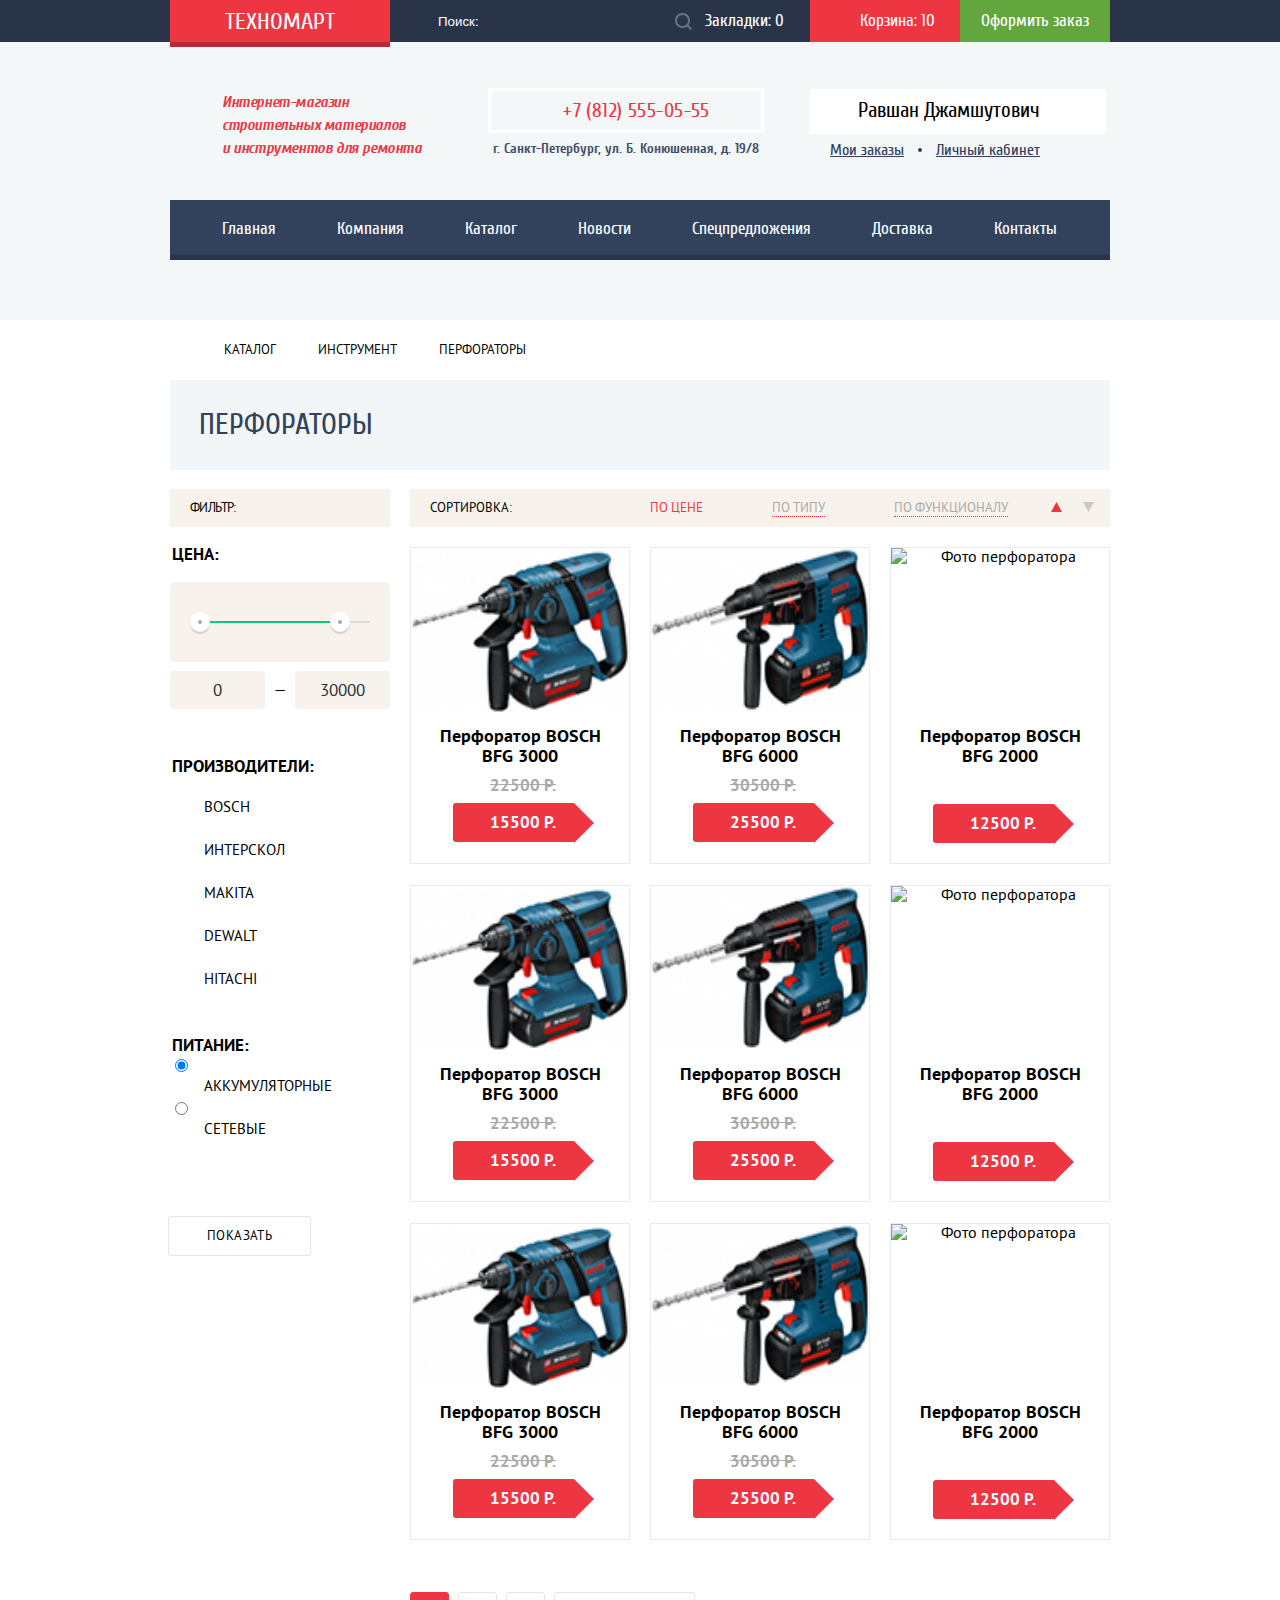
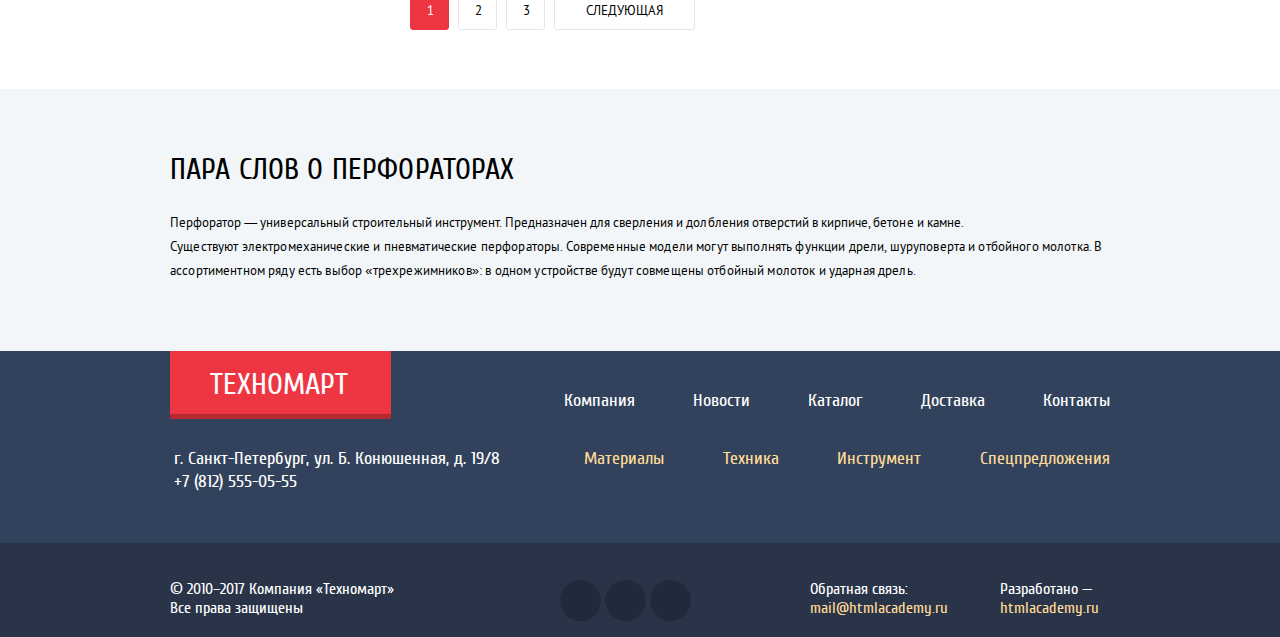
==== commit 57f02150: "Коррекция шрифтов, доступности" ====
--- a/catalog.html
+++ b/catalog.html
@@ -23,7 +23,7 @@
           <div class="link cart full">
             <a href="#">Корзина: 10</a>
           </div>
-          <a class="make-order">Оформить заказ</a>
+          <a class="make-order" href="#">Оформить заказ</a>
         </div> 
       </div>
       <div class="bottom-menu">
--- a/css/style.min.css
+++ b/css/style.min.css
@@ -1 +1 @@
-@font-face{font-family:"Cuprum";src:url(../fonts/Cuprum/Cuprum-Regular.ttf)}@font-face{font-family:"Cuprum Bold Italic";src:url(../fonts/Cuprum/Cuprum-BoldItalic.ttf)}@font-face{font-family:"PT Sans";src:url(../fonts/PT_Sans/PT_Sans-Web-Regular.ttf)}body{margin:0;padding:0;min-width:940px;font-family:"Cuprum",Arial,sans-serif;font-size:16px;line-height:16px;font-weight:400;color:#000;background-color:#fff}a:active,a:hover,a{text-decoration:none;color:#000}.visually-hidden{display:none}.container{width:940px;margin:0 auto}.main-header{background-color:#f3f7f8;display:-webkit-box;display:-ms-flexbox;display:flex;-webkit-box-orient:vertical;-webkit-box-direction:normal;-ms-flex-direction:column;flex-direction:column}.top-menu{font-size:17px;line-height:28px;color:#fff;background-color:#293449}.top-menu .container{display:-webkit-box;display:-ms-flexbox;display:flex;-webkit-box-orient:horizontal;-webkit-box-direction:normal;-ms-flex-direction:row;flex-direction:row;-webkit-box-pack:stretch;-ms-flex-pack:stretch;justify-content:stretch;-webkit-box-align:center;-ms-flex-align:center;align-items:center}.top-menu a{color:#fff}.main-header-logo{display:inline-block;width:220px;font-size:24px;line-height:24px;background-color:#ee3643;text-transform:uppercase;text-align:center;position:relative;padding:0;padding-top:10px;padding-bottom:8px}.main-header-logo::after{width:220px;height:5px;content:"";background-color:#b52933;position:absolute;top:42px;left:0}.search-form{width:270px;position:relative}.search-form input{border:none;outline:none}.search-form input[type="search"]{padding:12px 0;padding-left:48px;width:222px;height:18px;background-color:#293449;-webkit-box-sizing:content-box;box-sizing:content-box}.search-form input[type="submit"]{position:absolute;background:transparent url(../img/icon-search.png) no-repeat;background-position:15px;width:45px;height:42px;font-size:0;top:0;opacity:.3;cursor:pointer}.search-form input::-moz-placeholder{color:#fff;opacity:1}.search-form input::-webkit-input-placeholder{color:#fff;opacity:1}.search-form input[type="submit"]:hover{background-color:transparent;opacity:.3}.search-form input:hover,.search-form input:hover + input{background-color:#212a3a;opacity:1}.search-form input:focus{background-color:#fff}.search-form input:focus + input{opacity:1;background:#fff url(../img/icon-search-focus.png) no-repeat;background-position:15px}.bookmark,.cart{position:relative;display:block;width:150px;height:42px}.bookmark a,.cart a{position:relative;display:inline-block;vertical-align:middle;line-height:42px;padding-left:45px;font-weight:400}.bookmark a{padding-left:45px;font-weight:400}.bookmark:hover{background-color:#212a3a}.bookmark:active{background-color:#161d29;opacity:.6}.cart a{padding-left:50px;font-weight:400}.cart:hover{background-color:#212a3a}.cart:active{background-color:#161d29;opacity:.6}.bookmark::before{content:"";position:absolute;top:12px;left:17px;width:14px;height:16px;background:transparent url(../img/icon-bookmark.svg) no-repeat;opacity:.3}.bookmark:hover::before{opacity:1}.bookmark:active::before{opacity:.5}.cart::before{content:"";position:absolute;top:12px;left:18px;width:15px;height:16px;background:transparent url(../img/icon-cart.svg) no-repeat;opacity:.3}.cart:hover::before{opacity:1}.cart:active::before{opacity:.5}.make-order{background-color:#63a63e;color:#fff;height:42px;width:150px;border:none;text-align:center;line-height:41px;cursor:pointer}.make-order:hover{background-color:#5fbb2d}.make-order:active{background-color:#518534;opacity:.5}.bottom-menu{margin-top:36px}.bottom-menu .container{display:-webkit-box;display:-ms-flexbox;display:flex;-webkit-box-orient:horizontal;-webkit-box-direction:normal;-ms-flex-direction:row;flex-direction:row;-webkit-box-pack:justify;-ms-flex-pack:justify;justify-content:space-between;-webkit-box-align:center;-ms-flex-align:center;align-items:center}.bottom-menu h1{font-family:"Cuprum Bold Italic",Arial,sans-serif;padding-left:52px;font-size:16px;line-height:23px;color:#ee3643;max-width:210px;letter-spacing:-.4px;margin-top:13px}.info{display:-webkit-box;display:-ms-flexbox;display:flex;-webkit-box-orient:vertical;-webkit-box-direction:normal;-ms-flex-direction:column;flex-direction:column;-webkit-box-align:center;-ms-flex-align:center;align-items:center;margin-top:10px;width:290px}.main-header-phone{position:relative;font-size:20px;font-weight:500;color:#ee3643;border:3px solid #fff;letter-spacing:.42px;cursor:pointer;padding:12px 51px 11px 72px}.main-header-phone::before{content:"";position:absolute;top:10px;left:12px;width:19px;height:19px;background:transparent url(../img/icon-phone.svg) no-repeat}.main-header-adress{margin-top:8px;font-size:13.5px;color:#3f4e66;font-weight:700;text-align:center;letter-spacing:.2px}.user-navigation{margin-top:-27px;padding:0;width:290px;display:-webkit-box;display:-ms-flexbox;display:flex;-webkit-box-orient:horizontal;-webkit-box-direction:normal;-ms-flex-direction:row;flex-direction:row}.login-link{background-color:#fff;position:relative;display:block;width:121px;height:45px;margin-left:10px}.registration-link{background-color:#fff;position:relative;display:block;width:150px;height:45px;margin-left:10px}.login-link a,.registration-link a{font-size:21px;line-height:45px;font-weight:400;color:#000;position:relative;display:inline-block;vertical-align:middle}.login-link a{padding-left:46px}.login-link a:hover{color:#ee3643}.login-link a:active{color:#000;opacity:.3}.registration-link a{padding-left:24px}.registration-link a:hover{color:#ee3643}.registration-link a:active{color:#000;opacity:.3}.login-link::before{content:"";position:absolute;top:14px;left:13px;width:20px;height:17px;background:transparent url(../img/icon-login.svg) no-repeat}.login-link:hover::before{background:url(../img/icon-login.png)}.login-link:active::before{background:url(../img/icon-login.svg)}.main-navigation{width:940px;background-color:#32425c;margin-top:29px;margin-bottom:60px;border-bottom:5px solid #293449}.site-navigation{margin:0;padding:0;display:-webkit-box;display:-ms-flexbox;display:flex;-webkit-box-orient:horizontal;-webkit-box-direction:normal;-ms-flex-direction:row;flex-direction:row;-webkit-box-pack:center;-ms-flex-pack:center;justify-content:center;text-align:center;list-style:none}.site-navigation li{display:inline-block;vertical-align:top}.site-navigation li a{display:block;padding:17px 31px 14px 30px;line-height:24px;font-size:17px;color:#fff}.site-navigation li a:hover{background-color:#293449}.site-navigation li a:active{background-color:#1d2739;opacity:.5;-webkit-box-shadow:none;box-shadow:none}.features{width:940px;margin:0 auto;display:-webkit-box;display:-ms-flexbox;display:flex;-webkit-box-orient:horizontal;-webkit-box-direction:normal;-ms-flex-direction:row;flex-direction:row;-webkit-box-pack:justify;-ms-flex-pack:justify;justify-content:space-between;-ms-flex-wrap:wrap;flex-wrap:wrap;margin-top:59px}.item{width:300px;height:123px;font-size:20px;font-weight:700;color:#fff;margin-bottom:20px}.item h3{line-height:26px;padding-left:23px;margin-bottom:22px;font-weight:700;letter-spacing:1px}.item a{display:inline-block;margin-top:-8px;margin-left:25px;vertical-align:middle;line-height:40px;width:135px;height:38px;text-align:center;text-transform:uppercase;font-weight:400;font-size:14px;color:#fff;background:rgba(0,0,0,0.1);border-radius:3px}.item a:hover{background:rgba(0,0,0,0.2)}.item a:active{background:rgba(0,0,0,0.3)}.materials{background:#ffbf47 url(../img/icon-1.svg) no-repeat;background-position:213px 32px}.new{position:relative}.new::before{content:"";position:absolute;background:transparent url(../img/new_flag.png) no-repeat;width:61px;height:61px;right:-2px;z-index:100;top:-1px}.features .new::before{width:60px;height:60px;right:0;z-index:100;top:0}.instrument{background:#3bbce3 url(../img/icon-2.svg) no-repeat;background-position:197px 33px}.tech{background:#dc91d8 url(../img/icon-3.svg) no-repeat;background-position:191px 31px}.sale{background:#8ed78f url(../img/icon-4.svg) no-repeat;background-position:196px 26px}.sale h3,.delivery h3{line-height:26px;padding-left:23px;padding-top:23px;margin-bottom:20px;letter-spacing:.8px}.delivery{background:#ffc047 url(../img/icon-5.svg) no-repeat;background-position:191px 32px;margin-top:-4px}.slider{width:620px;position:relative;padding-left:40px;margin-left:-40px}.slider input[type=radio]{position:absolute;opacity:0}.slider-controls{position:absolute;top:83.3%;left:50.4%;text-align:center;z-index:100}.slider-controls label{display:inline-block;width:6px;height:6px;margin:0 3px;background:#fff;border:2px solid #fff;vertical-align:top;border-radius:50%;cursor:pointer}#btn-1:checked ~ .slider-controls label[for="btn-1"],#btn-2:checked ~ .slider-controls label[for="btn-2"]{background:#ee3643}.slide1,.slide2{display:none}#btn-1:checked ~ .slides-list .slide1,#btn-2:checked ~ .slides-list .slide2{display:block}.slider-arrows{position:absolute;top:115px;z-index:100;width:620px;height:40px}.slider-arrows label{display:inline-block;width:22px;height:40px;cursor:pointer}.slider-arrows label:nth-child(1){background:transparent url(../img/icon-left.svg) no-repeat;margin-right:527px;margin-left:25px}.slider-arrows label:nth-child(2){background:transparent url(../img/icon-right.svg) no-repeat}.slide{width:620px;background-color:#4c4141}.slide1{background-image:url(../img/slider_1.jpg);background-repeat:no-repeat}.slide2{background-image:url(../img/slider_2.jpg);background-repeat:no-repeat}.slide-content{width:520px;margin-left:25px;margin-top:-35px}.slide-content h3{font-size:36px;font-weight:400;line-height:38px;text-transform:uppercase;color:#fff;letter-spacing:.75px;padding-top:22px}.slide-content p{font-size:18px;line-height:23px;color:#fff;margin-top:-36px;margin-bottom:130px}.link{font-size:14px;font-weight:400;line-height:38px;text-transform:uppercase;color:#fff;background-color:#ee3643;border-radius:3px;min-width:195px;display:inline-block;text-align:center}.link:hover{background-color:#ca2c37}.link:active{background-color:#ba2732}.slide-content .link{margin-top:-7px;margin-bottom:21px}.side-items{margin-top:-23px}.section-top{background-color:#f9f5f0;width:940px;display:-webkit-box;display:-ms-flexbox;display:flex;-webkit-box-orient:horizontal;-webkit-box-direction:normal;-ms-flex-direction:row;flex-direction:row;-ms-flex-wrap:nowrap;flex-wrap:nowrap;-webkit-box-pack:justify;-ms-flex-pack:justify;justify-content:space-between;-webkit-box-align:center;-ms-flex-align:center;align-items:center;margin-top:33px}.section-top h2{font-size:30px;line-height:41px;padding-left:29px;font-weight:400;text-transform:uppercase;color:#32425c}.section-top .link{margin-right:24px;margin-top:-3px;min-width:253px}.popular{width:940px;margin:0 auto}.popular ul{list-style:none;display:-webkit-box;display:-ms-flexbox;display:flex;-webkit-box-orient:horizontal;-webkit-box-direction:normal;-ms-flex-direction:row;flex-direction:row;-webkit-box-pack:start;-ms-flex-pack:start;justify-content:flex-start;padding-left:0;margin-top:18px;-ms-flex-wrap:wrap;flex-wrap:wrap}.popular ul li{font-family:"PT Sans",Arial,sans-serif;border:1px solid #eaeaea;width:218px;display:-webkit-box;display:-ms-flexbox;display:flex;-webkit-box-orient:vertical;-webkit-box-direction:normal;-ms-flex-direction:column;flex-direction:column;-webkit-box-pack:end;-ms-flex-pack:end;justify-content:flex-end;-webkit-box-align:center;-ms-flex-align:center;align-items:center;text-align:center;position:relative;margin-bottom:3px;margin-right:20px}.popular ul li:nth-child(4n){margin-right:0}.new-drill h3{padding-bottom:40px}.item-img{display:-webkit-box;display:-ms-flexbox;display:flex;-webkit-box-pack:center;-ms-flex-pack:center;justify-content:center;-webkit-box-align:center;-ms-flex-align:center;align-items:center;margin:0 auto}.popular ul li h3{max-width:190px;font-size:18px;font-weight:700;line-height:20px;padding-left:16px;padding-right:16px;padding-top:15px;color:#000;margin:0 auto}.actual-price{position:relative;display:inline-block;min-width:80px;left:-6px;padding:9px 13px 10px 30px;margin-bottom:20px;font-size:17px;font-weight:700;line-height:20px;color:#fff;background-color:#ee3643;border-radius:3px;margin-top:-2px}.actual-price::after{position:absolute;content:"";border:20px solid #fff;border-left-color:#ee3643;width:0;height:0;top:0;right:-38px}.past-price{position:relative;display:inline-block;width:80px;margin-right:10px;margin-top:-3px;padding:12px 14px 10px 30px;font-size:17px;line-height:18px;font-weight:700;line-height:20px;color:#aaa;text-decoration:line-through}.item-buttons{display:none;font-family:"Cuprum",Arial,sans-serif;font-size:14px;line-height:16px;font-weight:400;background-color:#fff;text-transform:uppercase;position:absolute;padding:45px 0;width:100%;top:0;left:0}.item-buttons .buy,.item-buttons .bookmark-btn{display:block;width:135px;margin:0 auto 7px;padding:10px 0;color:#fff;background-color:#63a63e;border-radius:3px;text-decoration:none}.item-buttons .buy{position:relative;-webkit-box-shadow:inset 0 -3px 0 0 #367315;box-shadow:inset 0 -3px 0 0 #367315}.item-buttons .buy:hover{background-color:#5fbb2d}.item-buttons .buy:active{background-color:#518534;-webkit-box-shadow:none;box-shadow:none;opacity:1}.item-buttons .buy::before{content:"";position:absolute;width:17px;height:16px;background:transparent url(../img/icon-cart.svg) no-repeat;opacity:.3;top:10px;left:13px}.item-buttons .buy:hover::before{opacity:1}.item-buttons .bookmark-btn{width:129px;padding:7px 0;color:#32425c;background-color:#fff;border:3px solid #63a63e}.item-buttons .bookmark-btn:hover{border:3px solid #32425c}.item-buttons .bookmark-btn:active{opacity:.3}.popular ul li:hover .item-buttons{display:block}.popular ul li:hover{border:1px solid #fff;-webkit-box-shadow:0 10px 25px 0 rgba(41,52,73,0.5);box-shadow:0 10px 25px 0 rgba(41,52,73,0.5)}.buy{color:#fff;background-color:#63a63e}.bookmark-btn{color:#32425c;background-color:#fff;border:2px solid #63a63e}.brands{width:940px;margin:0 auto}.brands .section-top{margin-top:0}.brands .section-top h2{padding-left:25px}.brands .section-top .link{margin-top:-1px}.brands-list{display:-webkit-box;display:-ms-flexbox;display:flex;-webkit-box-orient:horizontal;-webkit-box-direction:normal;-ms-flex-direction:row;flex-direction:row;list-style:none;-ms-flex-wrap:wrap;flex-wrap:wrap;-webkit-box-pack:start;-ms-flex-pack:start;justify-content:flex-start;padding-left:0;margin-top:19px}.brands-list li{border:1px solid #eaeaea;width:220px;height:145px;margin-bottom:16px;margin-right:17px}.brands-list li:nth-child(4n){margin-right:0}.brands-list li:hover{border:1px solid #fff;-webkit-box-shadow:0 10px 25px 0 rgba(41,52,73,0.5);box-shadow:0 10px 25px 0 rgba(41,52,73,0.5)}.brands-list li a{width:100%;height:100%;text-align:center;display:-webkit-box;display:-ms-flexbox;display:flex;-webkit-box-orient:vertical;-webkit-box-direction:normal;-ms-flex-direction:column;flex-direction:column;-webkit-box-pack:center;-ms-flex-pack:center;justify-content:center;-webkit-box-align:center;-ms-flex-align:center;align-items:center;text-align:center}.services{color:#000;background-color:#f4f8fa;margin-top:69px}.services h2{padding-top:73px;padding-right:130px;font-size:30px;font-weight:400;text-transform:uppercase}.services p{padding-right:130px;padding-top:10px;font-family:"PT Sans",Arial,sans-serif;font-size:13px;line-height:24px;max-width:410px;letter-spacing:.05px}.slider-options,.slider-content ul{list-style:none}.slider-options{width:240px;margin-top:54px;margin-left:-40px;padding:0;position:relative}.slider-options::after{content:"";position:absolute;right:-1px;top:-40px;width:10px;height:272px;background:transparent url(../img/slider_shadow.png) no-repeat}.slider-options li{display:inline-block;width:240px;height:60px;vertical-align:middle;background-color:#32425c;letter-spacing:.4px}.slider-options label{font-size:21px;font-weight:700;line-height:30px;color:#fff;display:block;margin:0;padding:14px 0 17px 23px;width:218px;background-color:#32425c;-webkit-box-shadow:inset 0 1px 0 0 #293449;box-shadow:inset 0 1px 0 0 #293449;cursor:pointer}.slider-options label:hover{background-color:#293449}.slider-content-item{width:620px;min-height:300px;overflow:hidden}.slider-services{display:-webkit-box;display:-ms-flexbox;display:flex;-webkit-box-orient:horizontal;-webkit-box-direction:normal;-ms-flex-direction:row;flex-direction:row;-webkit-box-pack:end;-ms-flex-pack:end;justify-content:flex-end;padding-bottom:8px}.slider-content-list{display:none}.slider-content{padding-top:30px;margin-left:80px}.slider-content h3{font-size:36px;font-weight:400;color:#32425c;text-transform:uppercase;margin-top:32px;letter-spacing:.4px}.slider-content p{font-family:"PT Sans",Arial,sans-serif;font-size:13px;line-height:24px;padding:0;max-width:280px;margin-top:-1px}.slider-content-1{background:transparent url(../img/delivery-background.png) no-repeat;background-position:151px 49px}.slider-content-2{background:transparent url(../img/guarantee-background.png) no-repeat;background-position:238px 11px;padding-top:20px}.slider-content-2 h3{margin-top:15px}.slider-content-2 p{max-width:365px}.slider-content-3{background:transparent url(../img/credit-background.png) no-repeat;background-position:165px -10px}#slider-content-1:checked ~ .slider-options label[for="slider-content-1"],#slider-content-2:checked ~ .slider-options label[for="slider-content-2"],#slider-content-3:checked ~ .slider-options label[for="slider-content-3"]{color:#32425c;background-color:#fff;-webkit-box-shadow:none;box-shadow:none}#slider-content-1:checked ~ .slider-content .slider-content-list:nth-child(1),#slider-content-2:checked ~ .slider-content .slider-content-list:nth-child(2),#slider-content-3:checked ~ .slider-content .slider-content-list:nth-child(3){display:block}.about{width:940px;margin:0 auto;margin-top:55px;margin-bottom:67px;display:-webkit-box;display:-ms-flexbox;display:flex;-webkit-box-orient:horizontal;-webkit-box-direction:normal;-ms-flex-direction:row;flex-direction:row;list-style:none}.company{width:540px;margin-right:100px}.about-contacts{width:300px}.about h3{font-size:30px;text-transform:uppercase;color:#000;font-weight:400;margin-bottom:34px}.about p{margin:0;padding-bottom:24px;max-width:522px;font-family:"PT Sans",Arial,sans-serif;font-size:13px;line-height:24px;letter-spacing:.13px}.about p:nth-child(3){max-width:400px;line-height:24px;letter-spacing:.04px}.transport-list{font-family:"Cuprum",Arial,sans-serif;font-size:18px;line-height:40px;margin:0;margin-top:-13px;list-style:none;padding-left:35.9px;letter-spacing:.1px}.transport-list li{position:relative;margin-left:-25px}.transport-list li:before{background-color:#ee3643;content:"";display:inline-block;height:2px;position:relative;vertical-align:middle;width:25px;top:-1px;left:-10px}.company .link{text-align:center;font-size:14px;font-weight:400;text-transform:uppercase;color:#fff;background-color:#ee3643;margin-top:26px;min-width:220px}.company .link:hover,.about-contacts .link:hover{background-color:#ca2c37}.company .link:active,.about-contacts .link:active{background-color:#ba2732}.about-contacts{width:300px}.about-contacts h3{font-weight:400}.about-contacts p{max-width:220px;margin-bottom:7px}.map img{margin-bottom:42px}.about-contacts .link{text-align:center;font-size:14px;font-weight:400;text-transform:uppercase;color:#fff;background-color:#ee3643;margin-top:-5px;min-width:300px}.main-footer{margin:0 auto;margin-top:86px;color:#fff;background-color:#32425c;font-size:18px;line-height:20px;font-weight:400}.footer-information{padding-bottom:32px}.footer-information .container{display:-webkit-box;display:-ms-flexbox;display:flex;-webkit-box-orient:horizontal;-webkit-box-direction:normal;-ms-flex-direction:row;flex-direction:row;-webkit-box-pack:center;-ms-flex-pack:center;justify-content:center}.footer-company{width:390px;margin-top:19px}.footer-company a{font-size:30px;color:#fff;line-height:30px;background-color:#ee3643;text-transform:uppercase;border-bottom:5px solid #b52933;padding:16px 43px 12px 40px}.footer-company a:hover{background-color:#ca2c37;border-bottom:5px solid #9a212a}.footer-company a:active{background-color:#ba2732;border-bottom:5px solid #8e1e26}.footer-company p{max-width:328px;margin-top:47px;font-size:18px;line-height:23px;margin-left:4px}.footer-navigation{width:550px;display:-webkit-box;display:-ms-flexbox;display:flex;-webkit-box-orient:vertical;-webkit-box-direction:normal;-ms-flex-direction:column;flex-direction:column;margin-top:22px}.main-footer-navigation,.extra-footer-navigation{list-style:none;display:-webkit-box;display:-ms-flexbox;display:flex;-webkit-box-orient:horizontal;-webkit-box-direction:normal;-ms-flex-direction:row;flex-direction:row;-webkit-box-pack:justify;-ms-flex-pack:justify;justify-content:space-between}.main-footer-navigation{padding:0;margin-left:4px}.extra-footer-navigation{padding-left:24px;margin-top:20px}.main-footer-navigation a{color:#fff}.main-footer-navigation a:hover,.extra-footer-navigation a:hover{text-decoration:underline}.main-footer-navigation a:active,.extra-footer-navigation a:active{text-decoration:none;opacity:.5}.extra-footer-navigation a{color:#ffda96}.copyright{font-size:16px;font-weight:400;color:#fff;background-color:#293449;padding-top:21px}.copyright .container{display:-webkit-box;display:-ms-flexbox;display:flex;-webkit-box-orient:horizontal;-webkit-box-direction:normal;-ms-flex-direction:row;flex-direction:row;-webkit-box-pack:justify;-ms-flex-pack:justify;justify-content:space-between}.copyright a{color:#ffda96}.copyright a:hover{text-decoration:underline}.copyright a:active{color:#e13643;text-decoration:none}.rights{width:240px;line-height:19px}.social{width:132px;margin-left:150px;margin-right:118px}.social ul{list-style:none;position:relative;display:-webkit-box;display:-ms-flexbox;display:flex;-webkit-box-orient:horizontal;-webkit-box-direction:normal;-ms-flex-direction:row;flex-direction:row;-webkit-box-pack:start;-ms-flex-pack:start;justify-content:flex-start;-webkit-box-align:start;-ms-flex-align:start;align-items:flex-start;padding:0}.social ul li a{width:41px;height:41px;background-color:#212a3a;border-radius:50%;margin-right:4px;color:transparent}.vk{display:block;text-align:center;width:100%;background-image:url(../img/icon-vk.svg);background-position:center;background-repeat:no-repeat}.fb{display:block;text-align:center;width:100%;background-image:url(../img/icon-fb.svg);background-position:center;background-repeat:no-repeat}.insta{display:block;text-align:center;width:100%;background-image:url(../img/icon-insta.svg);background-position:center;background-repeat:no-repeat}.social ul li a:hover{background-color:#ee3643}.social ul li a:active{background-color:#ee3643;color:transparent}.developer{width:300px;display:-webkit-box;display:-ms-flexbox;display:flex;-webkit-box-orient:horizontal;-webkit-box-direction:normal;-ms-flex-direction:row;flex-direction:row}.developer p{max-width:140px;padding-right:52px;line-height:19px}.feedback-form{background-color:#f4f4f4}.login-form,.letter-form{background-color:#fff;font-size:18px;font-weight:700}.button{font-size:14px;font-weight:400;line-height:16px;text-transform:uppercase;color:#fff;background-color:#ee3643}.full{text-transform:capitalize;font-size:17px;padding:0;border-radius:0;min-width:100px}.top-menu .container .full a{padding-left:24px}.user-navigation-login{padding:0;width:290px;display:-webkit-box;display:-ms-flexbox;display:flex;-webkit-box-orient:vertical;-webkit-box-direction:normal;-ms-flex-direction:column;flex-direction:column;margin-top:-10px}.user-name{display:-webkit-box;display:-ms-flexbox;display:flex;-webkit-box-orient:horizontal;-webkit-box-direction:normal;-ms-flex-direction:row;flex-direction:row;width:300px;margin-left:-10px;margin-top:8px}.user-name .user{position:relative;padding-left:48px;font-size:21px;line-height:21px;font-weight:400;color:#000;background-color:#fff;padding-top:11px;padding-bottom:10px}.user::before{content:"";position:absolute;background:url(../img/icon-user.svg) no-repeat;width:20px;height:18px;top:11px;left:14px}.user:active{color:#b2b2b2}.user:hover::before{background:url(../img/icon-user.png) no-repeat}.user:active::before{background:url(../img/icon-user.svg) no-repeat}.logout{position:relative;display:inline-block;width:66px;height:45px;background-color:#fff}.logout::after{content:"";position:absolute;background:url(../img/icon-logout.svg) no-repeat;width:21px;height:17px;left:36px;top:13px}.logout:hover::after{background:none;background:url(../img/icon-logout.png) no-repeat}.logout:active::after{background:url(../img/icon-logout.svg) no-repeat}.user-links{display:-webkit-box;display:-ms-flexbox;display:flex;padding-top:8px;-webkit-box-orient:horizontal;-webkit-box-direction:normal;-ms-flex-direction:row;flex-direction:row;-webkit-box-pack:justify;-ms-flex-pack:justify;justify-content:space-between;width:220px}.user-links div{width:10px;height:10px}.user-links a{font-size:16px;color:#32425c;text-decoration:underline;background-color:inherit;padding-left:10px}.user-links a:hover{color:#ee3643}.user-links a:active{color:#b7bfc8}.my-order{position:relative}.my-order::after{content:"";position:absolute;background-color:#32425c;width:4px;height:4px;border-radius:50%;top:6px;left:98px}.catalog-navigation{margin:0 auto;display:-webkit-box;display:-ms-flexbox;display:flex;-webkit-box-orient:horizontal;-webkit-box-direction:normal;-ms-flex-direction:row;flex-direction:row;list-style:none;padding:0;margin-top:21px;position:relative}.catalog-navigation li{margin-right:42px;position:relative;display:inline-block;font-family:"PT Sans",Arial,sans-serif;font-size:13px;color:#000;text-transform:uppercase;line-height:18px;color:#000;text-transform:uppercase}.catalog-navigation li:nth-of-type(1){margin-right:40px}.home{display:inline-block;width:14px;height:13px}.home:before{content:"";position:absolute;background:url(../img/icon-home.svg) no-repeat;width:14px;height:13px;top:2px;left:-2px;cursor:pointer;z-index:2}.catalog-navigation li::before{content:"";position:absolute;background:url(../img/icon-right-small.svg) no-repeat;width:7px;height:14px;top:2px;left:-25px}.catalog-navigation li:first-child::before{display:none}.catalog-current-page{width:940px;margin:0 auto;font-size:30px;font-weight:400;text-transform:uppercase;background-color:#f2f6f8}.catalog-current-page h2{margin-top:21px;font-size:30px;line-height:90px;padding-left:29px;font-weight:400;text-transform:uppercase;color:#32425c;letter-spacing:.03px;margin-bottom:19px}.catalog-page{width:940px;margin:0 auto;display:-webkit-box;display:-ms-flexbox;display:flex;-webkit-box-orient:horizontal;-webkit-box-direction:normal;-ms-flex-direction:row;flex-direction:row}.filters{width:220px;margin-right:20px}.filters form{max-width:220px;margin-left:-2px}.filters fieldset{border:none;padding-left:0}.price-filter{padding-left:0;padding-right:0}.price-filter legend{padding-top:6px}.range-filter{width:220px;margin:15px auto;margin-bottom:39px}.range-controls{position:relative;height:41px;padding-top:39px;padding-right:20px;padding-left:20px;margin-bottom:9px;border-radius:5px;background:#f7f3ec}.range-controls .scale{height:2px;background:#d7dcde}.range-controls .bar{width:80%;height:2px;background:#00ca74}.range-controls .toggle{position:absolute;top:30px;left:0;width:4px;height:4px;cursor:pointer;border:8px solid #fff;border-radius:50%;background:#ababab;-webkit-box-shadow:0 2px 1px 0 #cfcfcf;box-shadow:0 2px 1px 0 #cfcfcf}.range-controls .toggle-min{left:20px}.range-controls .toggle-max{left:160px}.price-controls{font-size:0;max-width:220px}.price-controls label{font-size:16px;text-transform:uppercase;display:inline-block;width:50%}.min-price{position:relative}.min-price::after{content:"—";position:absolute;left:105px;top:11px}.max-price{text-align:right}.price-controls input{font-size:17px;width:75px;padding:10px;text-align:center;color:#283136;border:none;border-radius:3px;background:#f1f1f1;font-size:17px;line-height:18px}.filter-button{display:inline-block;text-align:center;text-transform:uppercase;border:1px solid #e5e5e5;border-radius:3px;vertical-align:top;margin-top:48px;letter-spacing:.4px;padding:11px 38px;cursor:pointer}.filters h3{font-family:"PT Sans",Arial,sans-serif;font-size:13px;font-weight:400;color:#000;text-transform:uppercase;background-color:#f7f3ec;line-height:38px;padding-left:20px;margin-top:0;letter-spacing:-.6px}.price-controls label input{font-family:"PT Sans",Arial,sans-serif;font-size:17px;background-color:#f7f3ec}.price-filter legend,.brand-filter legend,.type-filter legend{font-family:"PT Sans",Arial,sans-serif;font-size:17px;color:#000;text-transform:uppercase;font-weight:700}.brand-filter label,.type-filter label{font-family:"PT Sans",Arial,sans-serif;font-size:15px;line-height:24px;color:#000;text-transform:uppercase;padding-left:0}.filter-button{font-family:"PT Sans",Arial,sans-serif;font-size:13px;color:#000;background-color:#fff}.brand-filter ul,.type-filter ul{list-style:none;padding-left:0;margin-top:-3px}.brand-filter ul{margin-bottom:35px}input[type="checkbox"]{visibility:hidden}input[type="checkbox"] + label{display:block;padding-left:34px;padding-bottom:2px;line-height:22px;position:relative;cursor:pointer}input[type="checkbox"] + label::before{content:"";position:absolute;top:-1px;left:0;width:26px;height:25px;background-image:url(../img/checkbox-off.svg);background-repeat:no-repeat;cursor:pointer;opacity:.7}input[type="checkbox"]:checked + label::before{background:url(../img/checkbox-on.svg) no-repeat;opacity:.7}input[type="checkbox"] + label:hover,input[type="checkbox"] + label:hover::before{opacity:1}input[type="checkbox"]:disabled + label{opacity:.3}input[type="radio"]{visibility:hidden}input[type="radio"] + label{display:block;padding-left:34px;padding-bottom:2px;line-height:22px;position:relative;cursor:pointer}input[type="radio"] + label::before{content:"";position:absolute;top:-1px;left:0;width:25px;height:25px;background-image:url(../img/radio-off.svg);background-repeat:no-repeat;cursor:pointer;opacity:.7}input[type="radio"]:checked + label::before{background:url(../img/radio-on.svg) no-repeat;opacity:.7}input[type="radio"] + label:hover,input[type="radio"]:checked + label:hover::before,input[type="radio"] + label:hover::before{opacity:1}input[type="radio"]:disabled + label{opacity:.3}.sort{width:700px;display:-webkit-box;display:-ms-flexbox;display:flex;-webkit-box-orient:vertical;-webkit-box-direction:normal;-ms-flex-direction:column;flex-direction:column;margin-top:0}.sort-list{font-family:"PT Sans",Arial,sans-serif;font-size:13px;font-weight:400;color:#000;text-transform:uppercase;background-color:#f7f3ec;display:-webkit-box;display:-ms-flexbox;display:flex;-webkit-box-orient:horizontal;-webkit-box-direction:normal;-ms-flex-direction:row;flex-direction:row;-webkit-box-pack:start;-ms-flex-pack:start;justify-content:flex-start;line-height:12px}.sort-list ul{list-style:none;display:-webkit-box;display:-ms-flexbox;display:flex;-webkit-box-orient:horizontal;-webkit-box-direction:normal;-ms-flex-direction:row;flex-direction:row;-webkit-box-pack:start;-ms-flex-pack:start;justify-content:flex-start;width:530px}.sort-list ul li:nth-of-type(1) a{margin-left:25px;color:#ee3643;border-bottom:none}.sort-list ul li:nth-of-type(3) a{margin-right:34px}.sort-list h3{font-size:13px;font-weight:400;width:170px;padding-left:20px}.sort-list a{color:#acaaa5;border-bottom:1px dotted #ee3643;margin-right:69px}.sort-list a:hover{color:#000;border-bottom:1px solid #ee3643}.sort-list a:active{color:#ee3643;border-bottom:none}.sort-list li .icon-up,.sort-list li .icon-down{width:11px;height:11px;display:block;opacity:.2;margin-right:-10px;border-bottom:none}.sort-list li .icon-up:hover,.sort-list li .icon-down:hover{opacity:1}.sort-list li .icon-up .up-path{fill:#ee3643}.sort-list li .icon-down:active .down-path{opacity:1;fill:#ee3643}.icon-up,.icon-down{width:11px;text-align:center;display:block;height:11px;width:100%}.sort-list li .icon-up{margin-left:9px;margin-right:21px;opacity:1}.catalog-items{margin:0 auto;width:700px;list-style:none;display:-webkit-box;display:-ms-flexbox;display:flex;-webkit-box-orient:horizontal;-webkit-box-direction:normal;-ms-flex-direction:row;flex-direction:row;-ms-flex-wrap:wrap;flex-wrap:wrap;-webkit-box-pack:justify;-ms-flex-pack:justify;justify-content:flex-start;padding-left:0;margin-top:20px}.catalog-items li{font-family:"PT Sans",Arial,sans-serif;border:1px solid #eaeaea;width:218px;display:-webkit-box;display:-ms-flexbox;display:flex;-webkit-box-orient:vertical;-webkit-box-direction:normal;-ms-flex-direction:column;flex-direction:column;-webkit-box-pack:end;-ms-flex-pack:end;justify-content:flex-start;-webkit-box-align:center;-ms-flex-align:center;align-items:center;text-align:center;margin-bottom:20.9px;position:relative;margin-right:20px}.catalog-items li:nth-child(3n){margin-right:0}.catalog-items li:hover .item-buttons{display:block}.catalog-items li:hover{border:1px solid #fff;-webkit-box-shadow:0 10px 25px 0 rgba(41,52,73,0.5);box-shadow:0 10px 25px 0 rgba(41,52,73,0.5)}.one-price{padding-bottom:40px}.catalog-items li h3{font-size:18px;font-weight:700;line-height:20px;padding-left:16px;padding-right:16px;padding-top:13px;color:#000;margin:0 auto;max-width:190px}.pages{width:700px;margin-top:2px;list-style:none;display:-webkit-box;display:-ms-flexbox;display:flex;-webkit-box-orient:horizontal;-webkit-box-direction:normal;-ms-flex-direction:row;flex-direction:row;-webkit-box-pack:start;-ms-flex-pack:start;justify-content:flex-start;padding:0}.pages li{margin-right:9px;margin-top:30px;height:38px}.pages a{padding:10px 14px 10px 16px;display:inline-block;font-family:"PT Sans",Arial,sans-serif;font-size:13px;text-transform:uppercase;color:#000;vertical-align:middle;border:1px solid #e5e5e5;border-radius:3px}.pages li a:hover{border:1px solid #bdc6ca}.pages li a:active{border:1px solid #ee3643}.pages .current-page a{background-color:#ee3643;border:1px solid #ee3643}.current-page a{color:#fff}.pages .current-page a:hover,.pages .current-page a:active{border:1px solid #ee3643}.pages .next-page a{padding:10px 31px}.about-type{margin-top:43px;padding-bottom:68px;color:#000;background-color:#f2f6f8}.about-type h2{padding-top:73px;font-weight:400;font-family:"Cuprum",Arial,sans-serif;font-size:30px;text-transform:uppercase;letter-spacing:.15px}.about-type p{padding-top:8px;font-family:"PT Sans",Arial,sans-serif;font-size:13px;line-height:24px;max-width:940px;letter-spacing:.03px;margin-bottom:0}.about-type p:nth-child(3){letter-spacing:.14px;margin-top:-8px}.main-footer-catalog{margin-top:0}.modal{position:fixed;color:#000;background-color:#fff;-webkit-box-shadow:-2px 1px 26px 3px rgba(0,0,0,0.75);box-shadow:-2px 1px 26px 3px rgba(0,0,0,0.75);display:none;z-index:1000;top:0;right:0;bottom:0;left:0;margin:auto}.modal-feedback{width:620px;height:430px}.feedback-top{width:620px;height:7px;background-color:#ff5357;margin-bottom:47px}.login-form{display:-webkit-box;display:-ms-flexbox;display:flex;-webkit-box-orient:horizontal;-webkit-box-direction:normal;-ms-flex-direction:row;flex-direction:row}.login-form div,.letter-form{display:-webkit-box;display:-ms-flexbox;display:flex;-webkit-box-orient:vertical;-webkit-box-direction:normal;-ms-flex-direction:column;flex-direction:column}.login-form,.letter-form{margin-left:80px}.login-form div{margin-right:20px}.login-form div label,.letter-form label{margin-bottom:11px;font-weight:400}.login-form div input{width:188px;font-size:13px;line-height:18px;padding:7px 13px 9px;font-family:"PT Sans","Arial",sans-serif;color:#a9a9a9;border:2px solid #dee3e4;border-radius:3px;outline:none;margin-bottom:22px}.letter-form textarea{width:440px;height:105px;font-size:13px;line-height:28px;padding-left:12px;font-family:"PT Sans","Arial",sans-serif;color:#a9a9a9;border:2px solid #dee3e4;border-radius:3px;outline:none}.login-form div input:hover,.letter-form textarea:hover{border:2px solid #b5b5b5}.login-form div input:active,.letter-form textarea:active{border:2px solid #ee3643}.submit-form{background-color:#f1f1f1;height:112px;margin-top:35px;display:-webkit-box;display:-ms-flexbox;display:flex;-webkit-box-pack:center;-ms-flex-pack:center;justify-content:center;-webkit-box-align:center;-ms-flex-align:center;align-items:center}.submit-form input{padding:12px 198px 10px;margin-top:5px;outline:none;border:none;cursor:pointer}.modal-close{position:absolute;top:14px;right:24px;font-size:0;background-color:transparent;border:0;cursor:pointer;opacity:.3;width:25px;height:25px}.modal-close:hover{opacity:1}.modal-close::before,.modal-close::after{content:"";position:absolute;top:10px;left:2px;width:25px;height:4px;background-color:red}.modal-close::before{-webkit-transform:rotate(45deg);-ms-transform:rotate(45deg);transform:rotate(45deg)}.modal-close::after{-webkit-transform:rotate(-45deg);-ms-transform:rotate(-45deg);transform:rotate(-45deg)}.modal-map{width:940px;height:446px;background:url(../img/full_map.png);-webkit-box-shadow:0 0 14.72px 1.28px rgba(47,42,43,0.5);box-shadow:0 0 14.72px 1.28px rgba(47,42,43,0.5)}.modal-cart{background-color:#fff;width:620px;height:282px}.modal-cart h2{background-color:#fff;font-size:30px;color:#000;margin-left:80px;margin-right:125px;display:-webkit-box;display:-ms-flexbox;display:flex;-webkit-box-pack:justify;-ms-flex-pack:justify;justify-content:space-between;-webkit-box-align:center;-ms-flex-align:center;align-items:center;margin-bottom:50px}.modal-cart-buttons{background-color:#f1f1f1;height:112px;margin-top:35px;padding-left:80px;display:-webkit-box;display:-ms-flexbox;display:flex;-webkit-box-align:center;-ms-flex-align:center;align-items:center}.modal-cart a{text-transform:uppercase;font-size:14px;background-color:#fff;color:#000;font-weight:700}.modal-cart-buttons a{min-width:220px}.modal-cart-buttons .btn-order{margin-right:20px;background-color:#ee3643;color:#fff}@-webkit-keyframes bounce{0%{-webkit-transform:translateY(-2000px);transform:translateY(-2000px)}70%{-webkit-transform:translateY(30px);transform:translateY(30px)}90%{-webkit-transform:translateY(-10px);transform:translateY(-10px)}100%{-webkit-transform:translateY(0);transform:translateY(0)}}@keyframes bounce{0%{-webkit-transform:translateY(-2000px);transform:translateY(-2000px)}70%{-webkit-transform:translateY(30px);transform:translateY(30px)}90%{-webkit-transform:translateY(-10px);transform:translateY(-10px)}100%{-webkit-transform:translateY(0);transform:translateY(0)}}@-webkit-keyframes shake{0%,100%{-webkit-transform:translateX(0);transform:translateX(0)}10%,30%,50%,70%,90%{-webkit-transform:translateX(-10px);transform:translateX(-10px)}20%,40%,60%,80%{-webkit-transform:translateX(10px);transform:translateX(10px)}}@keyframes shake{0%,100%{-webkit-transform:translateX(0);transform:translateX(0)}10%,30%,50%,70%,90%{-webkit-transform:translateX(-10px);transform:translateX(-10px)}20%,40%,60%,80%{-webkit-transform:translateX(10px);transform:translateX(10px)}}.modal-show{display:block;-webkit-animation:bounce .6s;animation:bounce .6s}.modal-error{-webkit-animation:shake .6s;animation:shake .6s}iframe{border-width:0}+@font-face{font-family:"Cuprum";src:url(../fonts/Cuprum/Cuprum-Regular.ttf)}@font-face{font-family:"Cuprum";src:url(../fonts/Cuprum/Cuprum-Bold.ttf);font-style:bold;font-weight:700}@font-face{font-family:"Cuprum";src:url(../fonts/Cuprum/Cuprum-BoldItalic.ttf);font-style:italic;font-weight:700}@font-face{font-family:"Cuprum";src:url(../fonts/Cuprum/Cuprum-Italic.ttf);font-style:italic;font-weight:400}@font-face{font-family:"Cuprum";src:url(../fonts/Cuprum/cuprum.woff2)}@font-face{font-family:"Cuprum";src:url(../fonts/Cuprum/cuprumbold.woff2);font-style:bold;font-weight:700}@font-face{font-family:"Cuprum";src:url(../fonts/Cuprum/cuprumitalic.woff2);font-style:italic;font-weight:400}@font-face{font-family:"Cuprum";src:url(../fonts/Cuprum/cuprumbolditalic.woff2);font-style:italic;font-weight:700}@font-face{font-family:"PT Sans";src:url(../fonts/PT_Sans/PT_Sans-Web-Regular.ttf)}@font-face{font-family:"PT Sans";src:url(../fonts/PT_Sans/PT_Sans-Web-Bold.ttf);font-weight:700}@font-face{font-family:"PT Sans";src:url(../fonts/PT_Sans/ptsans.woff2)}@font-face{font-family:"PT Sans";src:url(../fonts/PT_Sans/ptsansbold.woff2);font-weight:700}body{margin:0;padding:0;min-width:940px;font-family:"Cuprum",Arial,sans-serif;font-size:16px;line-height:16px;font-weight:400;color:#000;background-color:#fff}a:active,a:hover,a{text-decoration:none;color:#000}.visually-hidden{display:none}.container{width:940px;margin:0 auto}.main-header{background-color:#f3f7f8;display:-webkit-box;display:-ms-flexbox;display:flex;-webkit-box-orient:vertical;-webkit-box-direction:normal;-ms-flex-direction:column;flex-direction:column}.top-menu{font-size:17px;line-height:28px;color:#fff;background-color:#293449}.top-menu .container{display:-webkit-box;display:-ms-flexbox;display:flex;-webkit-box-orient:horizontal;-webkit-box-direction:normal;-ms-flex-direction:row;flex-direction:row;-webkit-box-pack:stretch;-ms-flex-pack:stretch;justify-content:stretch;-webkit-box-align:center;-ms-flex-align:center;align-items:center}.top-menu a{color:#fff}.main-header-logo{display:inline-block;width:220px;font-size:24px;line-height:24px;background-color:#ee3643;text-transform:uppercase;text-align:center;position:relative;padding:0;padding-top:10px;padding-bottom:8px}.main-header-logo::after{width:220px;height:5px;content:"";background-color:#b52933;position:absolute;top:42px;left:0}.search-form{width:270px;position:relative}.search-form input{border:none;outline:none}.search-form input[type="search"]{padding:12px 0;padding-left:48px;width:222px;height:18px;background-color:#293449;-webkit-box-sizing:content-box;box-sizing:content-box}.search-form input[type="submit"]{position:absolute;background:transparent url(../img/icon-search.png) no-repeat;background-position:15px;width:45px;height:42px;font-size:0;top:0;opacity:.3;cursor:pointer}.search-form input::-moz-placeholder{color:#fff;opacity:1}.search-form input::-webkit-input-placeholder{color:#fff;opacity:1}.search-form input[type="submit"]:hover{background-color:transparent;opacity:.3}.search-form input:hover,.search-form input:hover + input{background-color:#212a3a;opacity:1}.search-form input:focus{background-color:#fff}.search-form input:focus + input{opacity:1;background:#fff url(../img/icon-search-focus.png) no-repeat;background-position:15px}.bookmark,.cart{position:relative;display:block;width:150px;height:42px}.bookmark a,.cart a{position:relative;display:inline-block;vertical-align:middle;line-height:42px;padding-left:45px;font-weight:400}.bookmark a{padding-left:45px;font-weight:400}.bookmark:hover{background-color:#212a3a}.bookmark:active{background-color:#161d29;opacity:.6}.cart a{padding-left:50px;font-weight:400}.cart:hover{background-color:#212a3a}.cart:active{background-color:#161d29;opacity:.6}.bookmark::before{content:"";position:absolute;top:12px;left:17px;width:14px;height:16px;background:transparent url(../img/icon-bookmark.svg) no-repeat;opacity:.3}.bookmark:hover::before{opacity:1}.bookmark:active::before{opacity:.5}.cart::before{content:"";position:absolute;top:12px;left:18px;width:15px;height:16px;background:transparent url(../img/icon-cart.svg) no-repeat;opacity:.3}.cart:hover::before{opacity:1}.cart:active::before{opacity:.5}.make-order{background-color:#63a63e;color:#fff;height:42px;width:150px;border:none;text-align:center;line-height:41px;cursor:pointer}.make-order:hover{background-color:#5fbb2d}.make-order:active{background-color:#518534;opacity:.5}.bottom-menu{margin-top:36px}.bottom-menu .container{display:-webkit-box;display:-ms-flexbox;display:flex;-webkit-box-orient:horizontal;-webkit-box-direction:normal;-ms-flex-direction:row;flex-direction:row;-webkit-box-pack:justify;-ms-flex-pack:justify;justify-content:space-between;-webkit-box-align:center;-ms-flex-align:center;align-items:center}.bottom-menu h1{font-family:"Cuprum",Arial,sans-serif;font-style:italic;padding-left:52px;font-size:16px;line-height:23px;color:#ee3643;max-width:210px;letter-spacing:-.4px;margin-top:13px}.info{display:-webkit-box;display:-ms-flexbox;display:flex;-webkit-box-orient:vertical;-webkit-box-direction:normal;-ms-flex-direction:column;flex-direction:column;-webkit-box-align:center;-ms-flex-align:center;align-items:center;margin-top:10px;width:290px}.main-header-phone{position:relative;font-size:20px;font-weight:500;color:#ee3643;border:3px solid #fff;letter-spacing:.42px;cursor:pointer;padding:12px 51px 11px 72px}.main-header-phone::before{content:"";position:absolute;top:10px;left:12px;width:19px;height:19px;background:transparent url(../img/icon-phone.svg) no-repeat}.main-header-adress{margin-top:8px;font-size:13.5px;color:#3f4e66;font-weight:700;text-align:center}.user-navigation{margin-top:-27px;padding:0;width:290px;display:-webkit-box;display:-ms-flexbox;display:flex;-webkit-box-orient:horizontal;-webkit-box-direction:normal;-ms-flex-direction:row;flex-direction:row}.login-link{background-color:#fff;position:relative;display:block;width:121px;height:45px;margin-left:10px}.registration-link{background-color:#fff;position:relative;display:block;width:150px;height:45px;margin-left:10px}.login-link a,.registration-link a{font-size:21px;line-height:45px;font-weight:400;color:#000;position:relative;display:inline-block;vertical-align:middle}.login-link a{padding-left:46px}.login-link a:hover{color:#ee3643}.login-link a:active{color:#000;opacity:.3}.registration-link a{padding-left:24px}.registration-link a:hover{color:#ee3643}.registration-link a:active{color:#000;opacity:.3}.login-link::before{content:"";position:absolute;top:14px;left:13px;width:20px;height:17px;background:transparent url(../img/icon-login.svg) no-repeat}.login-link:hover::before{background:url(../img/icon-login.png)}.login-link:active::before{background:url(../img/icon-login.svg)}.main-navigation{width:940px;background-color:#32425c;margin-top:29px;margin-bottom:60px;border-bottom:5px solid #293449}.site-navigation{margin:0;padding:0;display:-webkit-box;display:-ms-flexbox;display:flex;-webkit-box-orient:horizontal;-webkit-box-direction:normal;-ms-flex-direction:row;flex-direction:row;-webkit-box-pack:center;-ms-flex-pack:center;justify-content:center;text-align:center;list-style:none}.site-navigation li{display:inline-block;vertical-align:top}.site-navigation li a{display:block;padding:17px 31px 14px 30px;line-height:24px;font-size:17px;color:#fff}.site-navigation li a:hover{background-color:#293449}.site-navigation li a:active{background-color:#1d2739;opacity:.5;-webkit-box-shadow:none;box-shadow:none}.features{width:940px;margin:0 auto;display:-webkit-box;display:-ms-flexbox;display:flex;-webkit-box-orient:horizontal;-webkit-box-direction:normal;-ms-flex-direction:row;flex-direction:row;-webkit-box-pack:justify;-ms-flex-pack:justify;justify-content:space-between;-ms-flex-wrap:wrap;flex-wrap:wrap;margin-top:59px}.item{width:300px;height:123px;font-size:20px;font-weight:700;color:#fff;margin-bottom:20px}.item h3{line-height:26px;padding-left:23px;margin-bottom:22px;font-weight:700}.item a{display:inline-block;margin-top:-8px;margin-left:25px;vertical-align:middle;line-height:40px;width:135px;height:38px;text-align:center;text-transform:uppercase;font-weight:400;font-size:14px;color:#fff;background:rgba(0,0,0,0.1);border-radius:3px}.item a:hover{background:rgba(0,0,0,0.2)}.item a:active{background:rgba(0,0,0,0.3)}.materials{background:#ffbf47 url(../img/icon-1.svg) no-repeat;background-position:213px 32px}.new{position:relative}.new::before{content:"";position:absolute;background:transparent url(../img/new_flag.png) no-repeat;width:61px;height:61px;right:-2px;z-index:100;top:-1px}.features .new::before{width:60px;height:60px;right:0;z-index:100;top:0}.instrument{background:#3bbce3 url(../img/icon-2.svg) no-repeat;background-position:197px 33px}.tech{background:#dc91d8 url(../img/icon-3.svg) no-repeat;background-position:191px 31px}.sale{background:#8ed78f url(../img/icon-4.svg) no-repeat;background-position:196px 26px}.sale h3,.delivery h3{line-height:26px;padding-left:23px;padding-top:23px;margin-bottom:20px}.delivery{background:#ffc047 url(../img/icon-5.svg) no-repeat;background-position:191px 32px;margin-top:-4px}.slider{width:620px;position:relative;padding-left:40px;margin-left:-40px}.slider input[type=radio]{position:absolute;opacity:0}.slider-controls{position:absolute;top:83.3%;left:50.4%;text-align:center;z-index:100}.slider-controls label{display:inline-block;width:6px;height:6px;margin:0 3px;background:#fff;border:2px solid #fff;vertical-align:top;border-radius:50%;cursor:pointer}#btn-1:checked ~ .slider-controls label[for="btn-1"],#btn-2:checked ~ .slider-controls label[for="btn-2"]{background:#ee3643}.slide1,.slide2{display:none}#btn-1:checked ~ .slides-list .slide1,#btn-2:checked ~ .slides-list .slide2{display:block}.slider-arrows{position:absolute;top:115px;z-index:100;width:620px;height:40px}.slider-arrows label{display:inline-block;width:22px;height:40px;cursor:pointer}.slider-arrows label:nth-child(1){background:transparent url(../img/icon-left.svg) no-repeat;margin-right:527px;margin-left:25px}.slider-arrows label:nth-child(2){background:transparent url(../img/icon-right.svg) no-repeat}.slide{width:620px;background-color:#4c4141}.slide1{background-image:url(../img/slider_1.jpg);background-repeat:no-repeat}.slide2{background-image:url(../img/slider_2.jpg);background-repeat:no-repeat}.slide-content{width:520px;margin-left:25px;margin-top:-35px}.slide-content h3{font-size:36px;font-weight:400;line-height:38px;text-transform:uppercase;color:#fff;letter-spacing:.75px;padding-top:22px}.slide-content p{font-size:18px;line-height:23px;color:#fff;margin-top:-36px;margin-bottom:130px}.link{font-size:14px;font-weight:400;line-height:38px;text-transform:uppercase;color:#fff;background-color:#ee3643;border-radius:3px;min-width:195px;display:inline-block;text-align:center}.link:hover{background-color:#ca2c37}.link:active{background-color:#ba2732}.slide-content .link{margin-top:-7px;margin-bottom:21px}.side-items{margin-top:-23px}.section-top{background-color:#f9f5f0;width:940px;display:-webkit-box;display:-ms-flexbox;display:flex;-webkit-box-orient:horizontal;-webkit-box-direction:normal;-ms-flex-direction:row;flex-direction:row;-ms-flex-wrap:nowrap;flex-wrap:nowrap;-webkit-box-pack:justify;-ms-flex-pack:justify;justify-content:space-between;-webkit-box-align:center;-ms-flex-align:center;align-items:center;margin-top:33px}.section-top h2{font-size:30px;line-height:41px;padding-left:29px;font-weight:400;text-transform:uppercase;color:#32425c}.section-top .link{margin-right:24px;margin-top:-3px;min-width:253px}.popular{width:940px;margin:0 auto}.popular ul{list-style:none;display:-webkit-box;display:-ms-flexbox;display:flex;-webkit-box-orient:horizontal;-webkit-box-direction:normal;-ms-flex-direction:row;flex-direction:row;-webkit-box-pack:start;-ms-flex-pack:start;justify-content:flex-start;padding-left:0;margin-top:18px;-ms-flex-wrap:wrap;flex-wrap:wrap}.popular ul li{font-family:"PT Sans",Arial,sans-serif;border:1px solid #eaeaea;width:218px;display:-webkit-box;display:-ms-flexbox;display:flex;-webkit-box-orient:vertical;-webkit-box-direction:normal;-ms-flex-direction:column;flex-direction:column;-webkit-box-pack:end;-ms-flex-pack:end;justify-content:flex-end;-webkit-box-align:center;-ms-flex-align:center;align-items:center;text-align:center;position:relative;margin-bottom:3px;margin-right:20px}.popular ul li:nth-child(4n){margin-right:0}.new-drill h3{padding-bottom:40px}.item-img{display:-webkit-box;display:-ms-flexbox;display:flex;-webkit-box-pack:center;-ms-flex-pack:center;justify-content:center;-webkit-box-align:center;-ms-flex-align:center;align-items:center;margin:0 auto}.popular ul li h3{max-width:190px;font-size:18px;font-weight:700;line-height:20px;padding-left:16px;padding-right:16px;padding-top:15px;color:#000;margin:0 auto}.actual-price{position:relative;display:inline-block;min-width:80px;left:-6px;padding:9px 13px 10px 30px;margin-bottom:20px;font-size:17px;font-weight:700;line-height:20px;color:#fff;background-color:#ee3643;border-radius:3px;margin-top:-2px}.actual-price::after{position:absolute;content:"";border:20px solid #fff;border-left-color:#ee3643;width:0;height:0;top:0;right:-38px}.past-price{position:relative;display:inline-block;width:80px;margin-right:10px;margin-top:-3px;padding:12px 14px 10px 30px;font-size:17px;line-height:18px;font-weight:700;line-height:20px;color:#aaa;text-decoration:line-through}.item-buttons{display:none;font-family:"Cuprum",Arial,sans-serif;font-size:14px;line-height:16px;font-weight:400;background-color:#fff;text-transform:uppercase;position:absolute;padding:45px 0;width:100%;top:0;left:0}.item-buttons .buy,.item-buttons .bookmark-btn{display:block;width:135px;margin:0 auto 7px;padding:10px 0;color:#fff;background-color:#63a63e;border-radius:3px;text-decoration:none}.item-buttons .buy{position:relative;-webkit-box-shadow:inset 0 -3px 0 0 #367315;box-shadow:inset 0 -3px 0 0 #367315}.item-buttons .buy:hover{background-color:#5fbb2d}.item-buttons .buy:active{background-color:#518534;-webkit-box-shadow:none;box-shadow:none;opacity:1}.item-buttons .buy::before{content:"";position:absolute;width:17px;height:16px;background:transparent url(../img/icon-cart.svg) no-repeat;opacity:.3;top:10px;left:13px}.item-buttons .buy:hover::before{opacity:1}.item-buttons .bookmark-btn{width:129px;padding:7px 0;color:#32425c;background-color:#fff;border:3px solid #63a63e}.item-buttons .bookmark-btn:hover{border:3px solid #32425c}.item-buttons .bookmark-btn:active{opacity:.3}.popular ul li:hover .item-buttons{display:block}.popular ul li:hover{border:1px solid #fff;-webkit-box-shadow:0 10px 25px 0 rgba(41,52,73,0.5);box-shadow:0 10px 25px 0 rgba(41,52,73,0.5)}.buy{color:#fff;background-color:#63a63e}.bookmark-btn{color:#32425c;background-color:#fff;border:2px solid #63a63e}.brands{width:940px;margin:0 auto}.brands .section-top{margin-top:0}.brands .section-top h2{padding-left:25px}.brands .section-top .link{margin-top:-1px}.brands-list{display:-webkit-box;display:-ms-flexbox;display:flex;-webkit-box-orient:horizontal;-webkit-box-direction:normal;-ms-flex-direction:row;flex-direction:row;list-style:none;-ms-flex-wrap:wrap;flex-wrap:wrap;-webkit-box-pack:start;-ms-flex-pack:start;justify-content:flex-start;padding-left:0;margin-top:19px}.brands-list li{border:1px solid #eaeaea;width:220px;height:145px;margin-bottom:16px;margin-right:17px}.brands-list li:nth-child(4n){margin-right:0}.brands-list li:hover{border:1px solid #fff;-webkit-box-shadow:0 10px 25px 0 rgba(41,52,73,0.5);box-shadow:0 10px 25px 0 rgba(41,52,73,0.5)}.brands-list li a{width:100%;height:100%;text-align:center;display:-webkit-box;display:-ms-flexbox;display:flex;-webkit-box-orient:vertical;-webkit-box-direction:normal;-ms-flex-direction:column;flex-direction:column;-webkit-box-pack:center;-ms-flex-pack:center;justify-content:center;-webkit-box-align:center;-ms-flex-align:center;align-items:center;text-align:center}.services{color:#000;background-color:#f4f8fa;margin-top:69px}.services h2{padding-top:73px;padding-right:130px;font-size:30px;font-weight:400;text-transform:uppercase}.services p{padding-right:130px;padding-top:10px;font-family:"PT Sans",Arial,sans-serif;font-size:13px;line-height:24px;max-width:410px;letter-spacing:.05px}.slider-options,.slider-content ul{list-style:none}.slider-options{width:240px;margin-top:54px;margin-left:-40px;padding:0;position:relative}.slider-options::after{content:"";position:absolute;right:-1px;top:-40px;width:10px;height:272px;background:transparent url(../img/slider_shadow.png) no-repeat}.slider-options li{display:inline-block;width:240px;height:60px;vertical-align:middle;background-color:#32425c;letter-spacing:.4px}.slider-options label{font-size:21px;font-weight:700;line-height:30px;color:#fff;display:block;margin:0;padding:14px 0 17px 23px;width:218px;background-color:#32425c;-webkit-box-shadow:inset 0 1px 0 0 #293449;box-shadow:inset 0 1px 0 0 #293449;cursor:pointer}.slider-options label:hover{background-color:#293449}.slider-content-item{width:620px;min-height:300px;overflow:hidden}.slider-services{display:-webkit-box;display:-ms-flexbox;display:flex;-webkit-box-orient:horizontal;-webkit-box-direction:normal;-ms-flex-direction:row;flex-direction:row;-webkit-box-pack:end;-ms-flex-pack:end;justify-content:flex-end;padding-bottom:8px}.slider-content-list{display:none}.slider-content{padding-top:30px;margin-left:80px}.slider-content h3{font-size:36px;font-weight:400;color:#32425c;text-transform:uppercase;margin-top:32px;letter-spacing:.4px}.slider-content p{font-family:"PT Sans",Arial,sans-serif;font-size:13px;line-height:24px;padding:0;max-width:280px;margin-top:-1px}.slider-content-1{background:transparent url(../img/delivery-background.png) no-repeat;background-position:151px 49px}.slider-content-2{background:transparent url(../img/guarantee-background.png) no-repeat;background-position:238px 11px;padding-top:20px}.slider-content-2 h3{margin-top:15px}.slider-content-2 p{max-width:365px}.slider-content-3{background:transparent url(../img/credit-background.png) no-repeat;background-position:165px -10px}#slider-content-1:checked ~ .slider-options label[for="slider-content-1"],#slider-content-2:checked ~ .slider-options label[for="slider-content-2"],#slider-content-3:checked ~ .slider-options label[for="slider-content-3"]{color:#32425c;background-color:#fff;-webkit-box-shadow:none;box-shadow:none}#slider-content-1:checked ~ .slider-content .slider-content-list:nth-child(1),#slider-content-2:checked ~ .slider-content .slider-content-list:nth-child(2),#slider-content-3:checked ~ .slider-content .slider-content-list:nth-child(3){display:block}.about{width:940px;margin:0 auto;margin-top:55px;margin-bottom:67px;display:-webkit-box;display:-ms-flexbox;display:flex;-webkit-box-orient:horizontal;-webkit-box-direction:normal;-ms-flex-direction:row;flex-direction:row;list-style:none}.company{width:540px;margin-right:100px}.about-contacts{width:300px}.about h3{font-size:30px;text-transform:uppercase;color:#000;font-weight:400;margin-bottom:34px}.about p{margin:0;padding-bottom:24px;max-width:522px;font-family:"PT Sans",Arial,sans-serif;font-size:13px;line-height:24px;letter-spacing:.13px}.about p:nth-child(3){max-width:400px;line-height:24px;letter-spacing:.04px}.transport-list{font-family:"Cuprum",Arial,sans-serif;font-size:18px;line-height:40px;margin:0;margin-top:-13px;list-style:none;padding-left:35.9px;letter-spacing:.1px}.transport-list li{position:relative;margin-left:-25px}.transport-list li:before{background-color:#ee3643;content:"";display:inline-block;height:2px;position:relative;vertical-align:middle;width:25px;top:-1px;left:-10px}.company .link{text-align:center;font-size:14px;font-weight:400;text-transform:uppercase;color:#fff;background-color:#ee3643;margin-top:26px;min-width:220px}.company .link:hover,.about-contacts .link:hover{background-color:#ca2c37}.company .link:active,.about-contacts .link:active{background-color:#ba2732}.about-contacts{width:300px}.about-contacts h3{font-weight:400}.about-contacts p{max-width:220px;margin-bottom:7px}.map img{margin-bottom:42px}.about-contacts .link{text-align:center;font-size:14px;font-weight:400;text-transform:uppercase;color:#fff;background-color:#ee3643;margin-top:-5px;min-width:300px}.main-footer{margin:0 auto;margin-top:86px;color:#fff;background-color:#32425c;font-size:18px;line-height:20px;font-weight:400}.footer-information{padding-bottom:32px}.footer-information .container{display:-webkit-box;display:-ms-flexbox;display:flex;-webkit-box-orient:horizontal;-webkit-box-direction:normal;-ms-flex-direction:row;flex-direction:row;-webkit-box-pack:center;-ms-flex-pack:center;justify-content:center}.footer-company{width:390px;margin-top:19px}.footer-company a{font-size:30px;color:#fff;line-height:30px;background-color:#ee3643;text-transform:uppercase;border-bottom:5px solid #b52933;padding:16px 43px 12px 40px}.footer-company a:hover{background-color:#ca2c37;border-bottom:5px solid #9a212a}.footer-company a:active{background-color:#ba2732;border-bottom:5px solid #8e1e26}.footer-company p{max-width:328px;margin-top:47px;font-size:18px;line-height:23px;margin-left:4px}.footer-navigation{width:550px;display:-webkit-box;display:-ms-flexbox;display:flex;-webkit-box-orient:vertical;-webkit-box-direction:normal;-ms-flex-direction:column;flex-direction:column;margin-top:22px}.main-footer-navigation,.extra-footer-navigation{list-style:none;display:-webkit-box;display:-ms-flexbox;display:flex;-webkit-box-orient:horizontal;-webkit-box-direction:normal;-ms-flex-direction:row;flex-direction:row;-webkit-box-pack:justify;-ms-flex-pack:justify;justify-content:space-between}.main-footer-navigation{padding:0;margin-left:4px}.extra-footer-navigation{padding-left:24px;margin-top:20px}.main-footer-navigation a{color:#fff}.main-footer-navigation a:hover,.extra-footer-navigation a:hover{text-decoration:underline}.main-footer-navigation a:active,.extra-footer-navigation a:active{text-decoration:none;opacity:.5}.extra-footer-navigation a{color:#ffda96}.copyright{font-size:16px;font-weight:400;color:#fff;background-color:#293449;padding-top:21px}.copyright .container{display:-webkit-box;display:-ms-flexbox;display:flex;-webkit-box-orient:horizontal;-webkit-box-direction:normal;-ms-flex-direction:row;flex-direction:row;-webkit-box-pack:justify;-ms-flex-pack:justify;justify-content:space-between}.copyright a{color:#ffda96}.copyright a:hover{text-decoration:underline}.copyright a:active{color:#e13643;text-decoration:none}.rights{width:240px;line-height:19px}.social{width:132px;margin-left:150px;margin-right:118px}.social ul{list-style:none;position:relative;display:-webkit-box;display:-ms-flexbox;display:flex;-webkit-box-orient:horizontal;-webkit-box-direction:normal;-ms-flex-direction:row;flex-direction:row;-webkit-box-pack:start;-ms-flex-pack:start;justify-content:flex-start;-webkit-box-align:start;-ms-flex-align:start;align-items:flex-start;padding:0}.social ul li a{width:41px;height:41px;background-color:#212a3a;border-radius:50%;margin-right:4px;color:transparent}.vk{display:block;text-align:center;width:100%;background-image:url(../img/icon-vk.svg);background-position:center;background-repeat:no-repeat}.fb{display:block;text-align:center;width:100%;background-image:url(../img/icon-fb.svg);background-position:center;background-repeat:no-repeat}.insta{display:block;text-align:center;width:100%;background-image:url(../img/icon-insta.svg);background-position:center;background-repeat:no-repeat}.social ul li a:hover{background-color:#ee3643}.social ul li a:active{background-color:#ee3643;color:transparent}.developer{width:300px;display:-webkit-box;display:-ms-flexbox;display:flex;-webkit-box-orient:horizontal;-webkit-box-direction:normal;-ms-flex-direction:row;flex-direction:row}.developer p{max-width:140px;padding-right:52px;line-height:19px}.feedback-form{background-color:#f4f4f4}.login-form,.letter-form{background-color:#fff;font-size:18px;font-weight:700}.button{font-size:14px;font-weight:400;line-height:16px;text-transform:uppercase;color:#fff;background-color:#ee3643}.full{text-transform:capitalize;font-size:17px;padding:0;border-radius:0;min-width:100px}.top-menu .container .full a{padding-left:24px}.user-navigation-login{padding:0;width:290px;display:-webkit-box;display:-ms-flexbox;display:flex;-webkit-box-orient:vertical;-webkit-box-direction:normal;-ms-flex-direction:column;flex-direction:column;margin-top:-10px}.user-name{display:-webkit-box;display:-ms-flexbox;display:flex;-webkit-box-orient:horizontal;-webkit-box-direction:normal;-ms-flex-direction:row;flex-direction:row;width:300px;margin-left:-10px;margin-top:8px}.user-name .user{position:relative;padding-left:48px;font-size:21px;line-height:21px;font-weight:400;color:#000;background-color:#fff;padding-top:11px;padding-bottom:10px}.user::before{content:"";position:absolute;background:url(../img/icon-user.svg) no-repeat;width:20px;height:18px;top:11px;left:14px}.user:active{color:#b2b2b2}.user:hover::before{background:url(../img/icon-user.png) no-repeat}.user:active::before{background:url(../img/icon-user.svg) no-repeat}.logout{position:relative;display:inline-block;width:66px;height:45px;background-color:#fff}.logout::after{content:"";position:absolute;background:url(../img/icon-logout.svg) no-repeat;width:21px;height:17px;left:36px;top:13px}.logout:hover::after{background:none;background:url(../img/icon-logout.png) no-repeat}.logout:active::after{background:url(../img/icon-logout.svg) no-repeat}.user-links{display:-webkit-box;display:-ms-flexbox;display:flex;padding-top:8px;-webkit-box-orient:horizontal;-webkit-box-direction:normal;-ms-flex-direction:row;flex-direction:row;-webkit-box-pack:justify;-ms-flex-pack:justify;justify-content:space-between;width:220px}.user-links div{width:10px;height:10px}.user-links a{font-size:16px;color:#32425c;text-decoration:underline;background-color:inherit;padding-left:10px}.user-links a:hover{color:#ee3643}.user-links a:active{color:#b7bfc8}.my-order{position:relative}.my-order::after{content:"";position:absolute;background-color:#32425c;width:4px;height:4px;border-radius:50%;top:6px;left:98px}.catalog-navigation{margin:0 auto;display:-webkit-box;display:-ms-flexbox;display:flex;-webkit-box-orient:horizontal;-webkit-box-direction:normal;-ms-flex-direction:row;flex-direction:row;list-style:none;padding:0;margin-top:21px;position:relative}.catalog-navigation li{margin-right:42px;position:relative;display:inline-block;font-family:"PT Sans",Arial,sans-serif;font-size:13px;color:#000;text-transform:uppercase;line-height:18px;color:#000;text-transform:uppercase}.catalog-navigation li:nth-of-type(1){margin-right:40px}.home{display:inline-block;width:14px;height:13px}.home:before{content:"";position:absolute;background:url(../img/icon-home.svg) no-repeat;width:14px;height:13px;top:2px;left:-2px;cursor:pointer;z-index:2}.catalog-navigation li::before{content:"";position:absolute;background:url(../img/icon-right-small.svg) no-repeat;width:7px;height:14px;top:2px;left:-25px}.catalog-navigation li:first-child::before{display:none}.catalog-current-page{width:940px;margin:0 auto;font-size:30px;font-weight:400;text-transform:uppercase;background-color:#f2f6f8}.catalog-current-page h2{margin-top:21px;font-size:30px;line-height:90px;padding-left:29px;font-weight:400;text-transform:uppercase;color:#32425c;letter-spacing:.03px;margin-bottom:19px}.catalog-page{width:940px;margin:0 auto;display:-webkit-box;display:-ms-flexbox;display:flex;-webkit-box-orient:horizontal;-webkit-box-direction:normal;-ms-flex-direction:row;flex-direction:row}.filters{width:220px;margin-right:20px}.filters form{max-width:220px;margin-left:-2px}.filters fieldset{border:none;padding-left:0}.price-filter{padding-left:0;padding-right:0}.price-filter legend{padding-top:6px}.range-filter{width:220px;margin:15px auto;margin-bottom:39px}.range-controls{position:relative;height:41px;padding-top:39px;padding-right:20px;padding-left:20px;margin-bottom:9px;border-radius:5px;background:#f7f3ec}.range-controls .scale{height:2px;background:#d7dcde}.range-controls .bar{width:80%;height:2px;background:#00ca74}.range-controls .toggle{position:absolute;top:30px;left:0;width:4px;height:4px;cursor:pointer;border:8px solid #fff;border-radius:50%;background:#ababab;-webkit-box-shadow:0 2px 1px 0 #cfcfcf;box-shadow:0 2px 1px 0 #cfcfcf}.range-controls .toggle-min{left:20px}.range-controls .toggle-max{left:160px}.price-controls{font-size:0;max-width:220px}.price-controls label{font-size:16px;text-transform:uppercase;display:inline-block;width:50%}.min-price{position:relative}.min-price::after{content:"—";position:absolute;left:105px;top:11px}.max-price{text-align:right}.price-controls input{font-size:17px;width:75px;padding:10px;text-align:center;color:#283136;border:none;border-radius:3px;background:#f1f1f1;font-size:17px;line-height:18px}.filter-button{display:inline-block;text-align:center;text-transform:uppercase;border:1px solid #e5e5e5;border-radius:3px;vertical-align:top;margin-top:48px;letter-spacing:.4px;padding:11px 38px;cursor:pointer}.filters h3{font-family:"PT Sans",Arial,sans-serif;font-size:13px;font-weight:400;color:#000;text-transform:uppercase;background-color:#f7f3ec;line-height:38px;padding-left:20px;margin-top:0;letter-spacing:-.6px}.price-controls label input{font-family:"PT Sans",Arial,sans-serif;font-size:17px;background-color:#f7f3ec}.price-filter legend,.brand-filter legend,.type-filter legend{font-family:"PT Sans",Arial,sans-serif;font-size:17px;color:#000;text-transform:uppercase;font-weight:700}.brand-filter label,.type-filter label{font-family:"PT Sans",Arial,sans-serif;font-size:15px;line-height:24px;color:#000;text-transform:uppercase;padding-left:0}.filter-button{font-family:"PT Sans",Arial,sans-serif;font-size:13px;color:#000;background-color:#fff}.brand-filter ul,.type-filter ul{list-style:none;padding-left:0;margin-top:-3px}.brand-filter ul{margin-bottom:35px}input[type="checkbox"]{opacity:0}input[type="checkbox"] + label{display:block;padding-left:34px;padding-bottom:2px;line-height:22px;position:relative;cursor:pointer}input[type="checkbox"] + label::before{content:"";position:absolute;top:-1px;left:0;width:26px;height:25px;background-image:url(../img/checkbox-off.svg);background-repeat:no-repeat;cursor:pointer;opacity:.7}input[type="checkbox"]:checked + label::before{background:url(../img/checkbox-on.svg) no-repeat;opacity:.7}input[type="checkbox"] + label:hover,input[type="checkbox"]:checked + label:hover::before,input[type="checkbox"] + label:hover::before{opacity:1}input[type="checkbox"]:disabled + label{opacity:.3}.brand-filter label:active{opacity:1;outline:auto}input[type="checkbox"] + label:focus,input[type="checkbox"]:checked + label:focus::before,input[type="checkbox"] + label:focus::before{opacity:0}input[type="radio"] + label{display:block;padding-left:34px;padding-bottom:2px;line-height:22px;position:relative;cursor:pointer}input[type="radio"] + label::before{content:"";position:absolute;top:-1px;left:0;width:25px;height:25px;background-image:url(../img/radio-off.svg);background-repeat:no-repeat;cursor:pointer;opacity:.7}input[type="radio"]:checked + label::before{background:url(../img/radio-on.svg) no-repeat;opacity:.7}input[type="radio"] + label:hover,input[type="radio"]:checked + label:hover::before,input[type="radio"] + label:hover::before{opacity:1}input[type="radio"]:disabled + label{opacity:.3}input[type="radio"] label:focus,input[type="radio"]:checked + label:focus::before,input[type="radio"] + label:focus::before{outline:auto;opacity:1}.sort{width:700px;display:-webkit-box;display:-ms-flexbox;display:flex;-webkit-box-orient:vertical;-webkit-box-direction:normal;-ms-flex-direction:column;flex-direction:column;margin-top:0}.sort-list{font-family:"PT Sans",Arial,sans-serif;font-size:13px;font-weight:400;color:#000;text-transform:uppercase;background-color:#f7f3ec;display:-webkit-box;display:-ms-flexbox;display:flex;-webkit-box-orient:horizontal;-webkit-box-direction:normal;-ms-flex-direction:row;flex-direction:row;-webkit-box-pack:start;-ms-flex-pack:start;justify-content:flex-start;line-height:12px}.sort-list ul{list-style:none;display:-webkit-box;display:-ms-flexbox;display:flex;-webkit-box-orient:horizontal;-webkit-box-direction:normal;-ms-flex-direction:row;flex-direction:row;-webkit-box-pack:start;-ms-flex-pack:start;justify-content:flex-start;width:530px}.sort-list ul li:nth-of-type(1) a{margin-left:25px;color:#ee3643;border-bottom:none}.sort-list ul li:nth-of-type(3) a{margin-right:34px}.sort-list h3{font-size:13px;font-weight:400;width:170px;padding-left:20px}.sort-list a{color:#acaaa5;border-bottom:1px dotted #ee3643;margin-right:69px}.sort-list a:hover{color:#000;border-bottom:1px solid #ee3643}.sort-list a:active{color:#ee3643;border-bottom:none}.sort-list li .icon-up,.sort-list li .icon-down{width:11px;height:11px;display:block;opacity:.2;margin-right:-10px;border-bottom:none}.sort-list li .icon-up:hover,.sort-list li .icon-down:hover{opacity:1}.sort-list li .icon-up .up-path{fill:#ee3643}.sort-list li .icon-down:active .down-path{opacity:1;fill:#ee3643}.icon-up,.icon-down{width:11px;text-align:center;display:block;height:11px;width:100%}.sort-list li .icon-up{margin-left:9px;margin-right:21px;opacity:1}.catalog-items{margin:0 auto;width:700px;list-style:none;display:-webkit-box;display:-ms-flexbox;display:flex;-webkit-box-orient:horizontal;-webkit-box-direction:normal;-ms-flex-direction:row;flex-direction:row;-ms-flex-wrap:wrap;flex-wrap:wrap;-webkit-box-pack:justify;-ms-flex-pack:justify;justify-content:flex-start;padding-left:0;margin-top:20px}.catalog-items li{font-family:"PT Sans",Arial,sans-serif;border:1px solid #eaeaea;width:218px;display:-webkit-box;display:-ms-flexbox;display:flex;-webkit-box-orient:vertical;-webkit-box-direction:normal;-ms-flex-direction:column;flex-direction:column;-webkit-box-pack:end;-ms-flex-pack:end;justify-content:flex-start;-webkit-box-align:center;-ms-flex-align:center;align-items:center;text-align:center;margin-bottom:20.9px;position:relative;margin-right:20px}.catalog-items li:nth-child(3n){margin-right:0}.catalog-items li:hover .item-buttons{display:block}.catalog-items li:hover{border:1px solid #fff;-webkit-box-shadow:0 10px 25px 0 rgba(41,52,73,0.5);box-shadow:0 10px 25px 0 rgba(41,52,73,0.5)}.one-price{padding-bottom:40px}.catalog-items li h3{font-size:18px;font-weight:700;line-height:20px;padding-left:16px;padding-right:16px;padding-top:13px;color:#000;margin:0 auto;max-width:190px}.pages{width:700px;margin-top:2px;list-style:none;display:-webkit-box;display:-ms-flexbox;display:flex;-webkit-box-orient:horizontal;-webkit-box-direction:normal;-ms-flex-direction:row;flex-direction:row;-webkit-box-pack:start;-ms-flex-pack:start;justify-content:flex-start;padding:0}.pages li{margin-right:9px;margin-top:30px;height:38px}.pages a{padding:10px 14px 10px 16px;display:inline-block;font-family:"PT Sans",Arial,sans-serif;font-size:13px;text-transform:uppercase;color:#000;vertical-align:middle;border:1px solid #e5e5e5;border-radius:3px}.pages li a:hover{border:1px solid #bdc6ca}.pages li a:active{border:1px solid #ee3643}.pages .current-page a{background-color:#ee3643;border:1px solid #ee3643}.current-page a{color:#fff}.pages .current-page a:hover,.pages .current-page a:active{border:1px solid #ee3643}.pages .next-page a{padding:10px 31px}.about-type{margin-top:43px;padding-bottom:68px;color:#000;background-color:#f2f6f8}.about-type h2{padding-top:73px;font-weight:400;font-family:"Cuprum",Arial,sans-serif;font-size:30px;text-transform:uppercase;letter-spacing:.15px}.about-type p{padding-top:8px;font-family:"PT Sans",Arial,sans-serif;font-size:13px;line-height:24px;max-width:940px;letter-spacing:.03px;margin-bottom:0}.about-type p:nth-child(3){letter-spacing:.14px;margin-top:-8px}.main-footer-catalog{margin-top:0}.modal{position:fixed;color:#000;background-color:#fff;-webkit-box-shadow:-2px 1px 26px 3px rgba(0,0,0,0.75);box-shadow:-2px 1px 26px 3px rgba(0,0,0,0.75);display:none;z-index:1000;top:0;right:0;bottom:0;left:0;margin:auto}.modal-feedback{width:620px;height:430px}.feedback-top{width:620px;height:7px;background-color:#ff5357;margin-bottom:47px}.login-form{display:-webkit-box;display:-ms-flexbox;display:flex;-webkit-box-orient:horizontal;-webkit-box-direction:normal;-ms-flex-direction:row;flex-direction:row}.login-form div,.letter-form{display:-webkit-box;display:-ms-flexbox;display:flex;-webkit-box-orient:vertical;-webkit-box-direction:normal;-ms-flex-direction:column;flex-direction:column}.login-form,.letter-form{margin-left:80px}.login-form div{margin-right:20px}.login-form div label,.letter-form label{margin-bottom:11px;font-weight:400}.login-form div input{width:188px;font-size:13px;line-height:18px;padding:7px 13px 9px;font-family:"PT Sans","Arial",sans-serif;color:#a9a9a9;border:2px solid #dee3e4;border-radius:3px;outline:none;margin-bottom:22px}.letter-form textarea{width:440px;height:105px;font-size:13px;line-height:28px;padding-left:12px;font-family:"PT Sans","Arial",sans-serif;color:#a9a9a9;border:2px solid #dee3e4;border-radius:3px;outline:none}.login-form div input:hover,.letter-form textarea:hover{border:2px solid #b5b5b5}.login-form div input:active,.letter-form textarea:active{border:2px solid #ee3643}.submit-form{background-color:#f1f1f1;height:112px;margin-top:35px;display:-webkit-box;display:-ms-flexbox;display:flex;-webkit-box-pack:center;-ms-flex-pack:center;justify-content:center;-webkit-box-align:center;-ms-flex-align:center;align-items:center}.submit-form input{padding:12px 198px 10px;margin-top:5px;outline:none;border:none;cursor:pointer}.modal-close{position:absolute;top:14px;right:24px;font-size:0;background-color:transparent;border:0;cursor:pointer;opacity:.3;width:25px;height:25px}.modal-close:hover{opacity:1}.modal-close::before,.modal-close::after{content:"";position:absolute;top:10px;left:2px;width:25px;height:4px;background-color:red}.modal-close::before{-webkit-transform:rotate(45deg);-ms-transform:rotate(45deg);transform:rotate(45deg)}.modal-close::after{-webkit-transform:rotate(-45deg);-ms-transform:rotate(-45deg);transform:rotate(-45deg)}.modal-map{width:940px;height:446px;background:url(../img/full_map.png);-webkit-box-shadow:0 0 14.72px 1.28px rgba(47,42,43,0.5);box-shadow:0 0 14.72px 1.28px rgba(47,42,43,0.5)}.modal-cart{background-color:#fff;width:620px;height:282px}.modal-cart h2{background-color:#fff;font-size:30px;color:#000;margin-left:80px;margin-right:125px;display:-webkit-box;display:-ms-flexbox;display:flex;-webkit-box-pack:justify;-ms-flex-pack:justify;justify-content:space-between;-webkit-box-align:center;-ms-flex-align:center;align-items:center;margin-bottom:50px}.modal-cart-buttons{background-color:#f1f1f1;height:112px;margin-top:35px;padding-left:80px;display:-webkit-box;display:-ms-flexbox;display:flex;-webkit-box-align:center;-ms-flex-align:center;align-items:center}.modal-cart a{text-transform:uppercase;font-size:14px;background-color:#fff;color:#000;font-weight:700}.modal-cart-buttons a{min-width:220px}.modal-cart-buttons .btn-order{margin-right:20px;background-color:#ee3643;color:#fff}@-webkit-keyframes bounce{0%{-webkit-transform:translateY(-2000px);transform:translateY(-2000px)}70%{-webkit-transform:translateY(30px);transform:translateY(30px)}90%{-webkit-transform:translateY(-10px);transform:translateY(-10px)}100%{-webkit-transform:translateY(0);transform:translateY(0)}}@keyframes bounce{0%{-webkit-transform:translateY(-2000px);transform:translateY(-2000px)}70%{-webkit-transform:translateY(30px);transform:translateY(30px)}90%{-webkit-transform:translateY(-10px);transform:translateY(-10px)}100%{-webkit-transform:translateY(0);transform:translateY(0)}}@-webkit-keyframes shake{0%,100%{-webkit-transform:translateX(0);transform:translateX(0)}10%,30%,50%,70%,90%{-webkit-transform:translateX(-10px);transform:translateX(-10px)}20%,40%,60%,80%{-webkit-transform:translateX(10px);transform:translateX(10px)}}@keyframes shake{0%,100%{-webkit-transform:translateX(0);transform:translateX(0)}10%,30%,50%,70%,90%{-webkit-transform:translateX(-10px);transform:translateX(-10px)}20%,40%,60%,80%{-webkit-transform:translateX(10px);transform:translateX(10px)}}.modal-show{display:block;-webkit-animation:bounce .6s;animation:bounce .6s}.modal-error{-webkit-animation:shake .6s;animation:shake .6s}iframe{border-width:0}